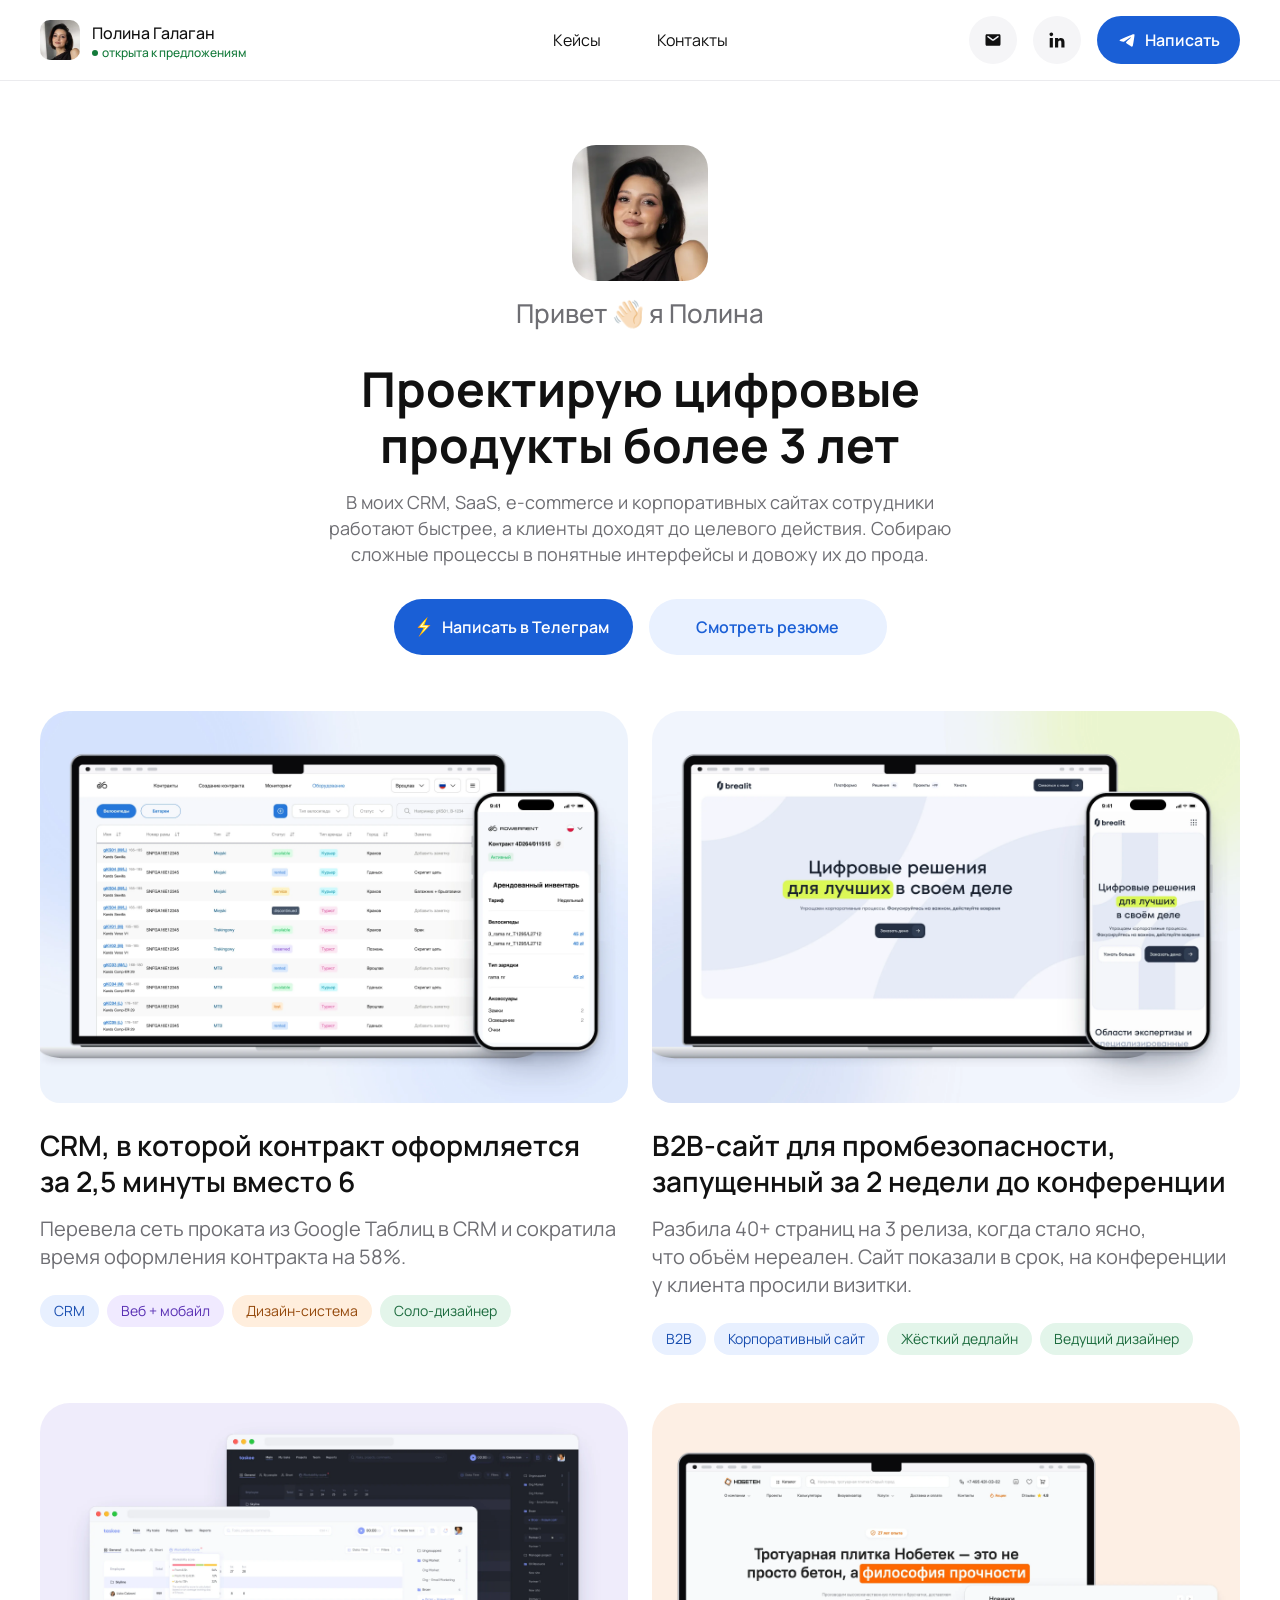
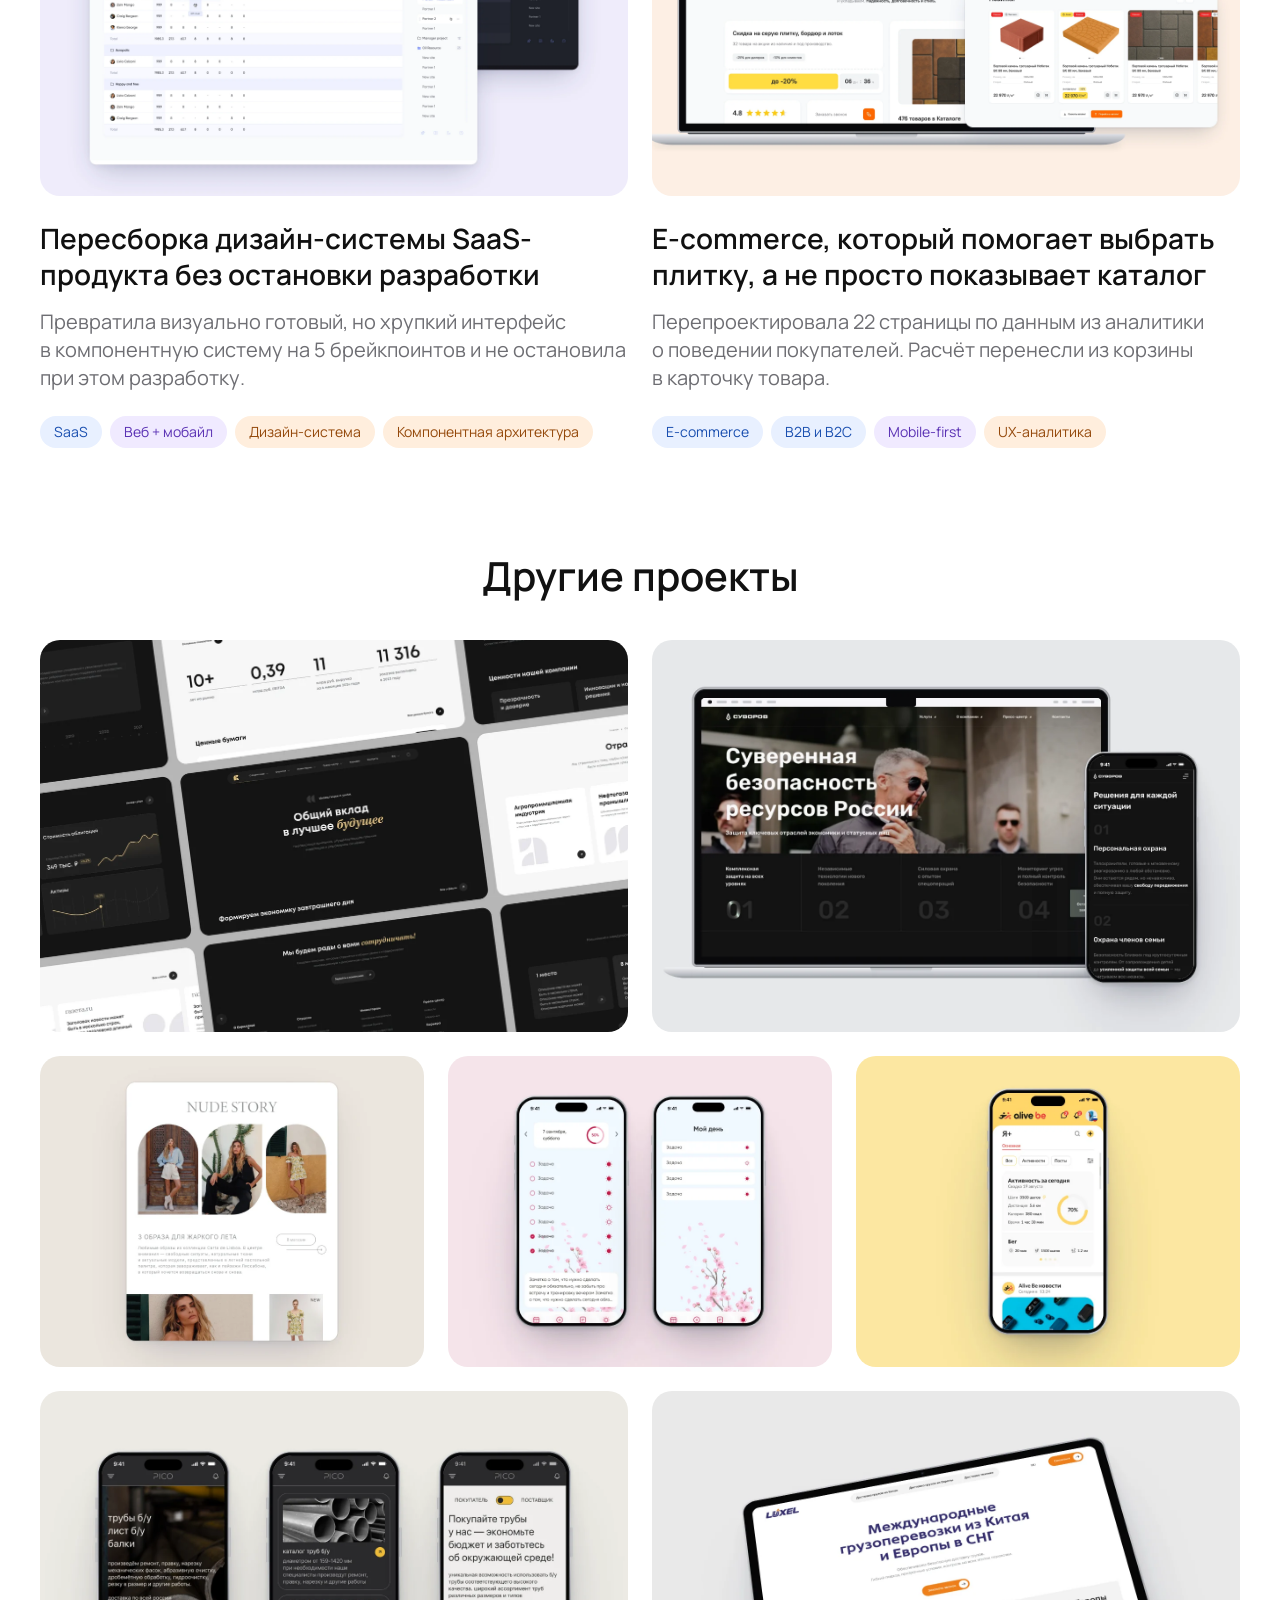
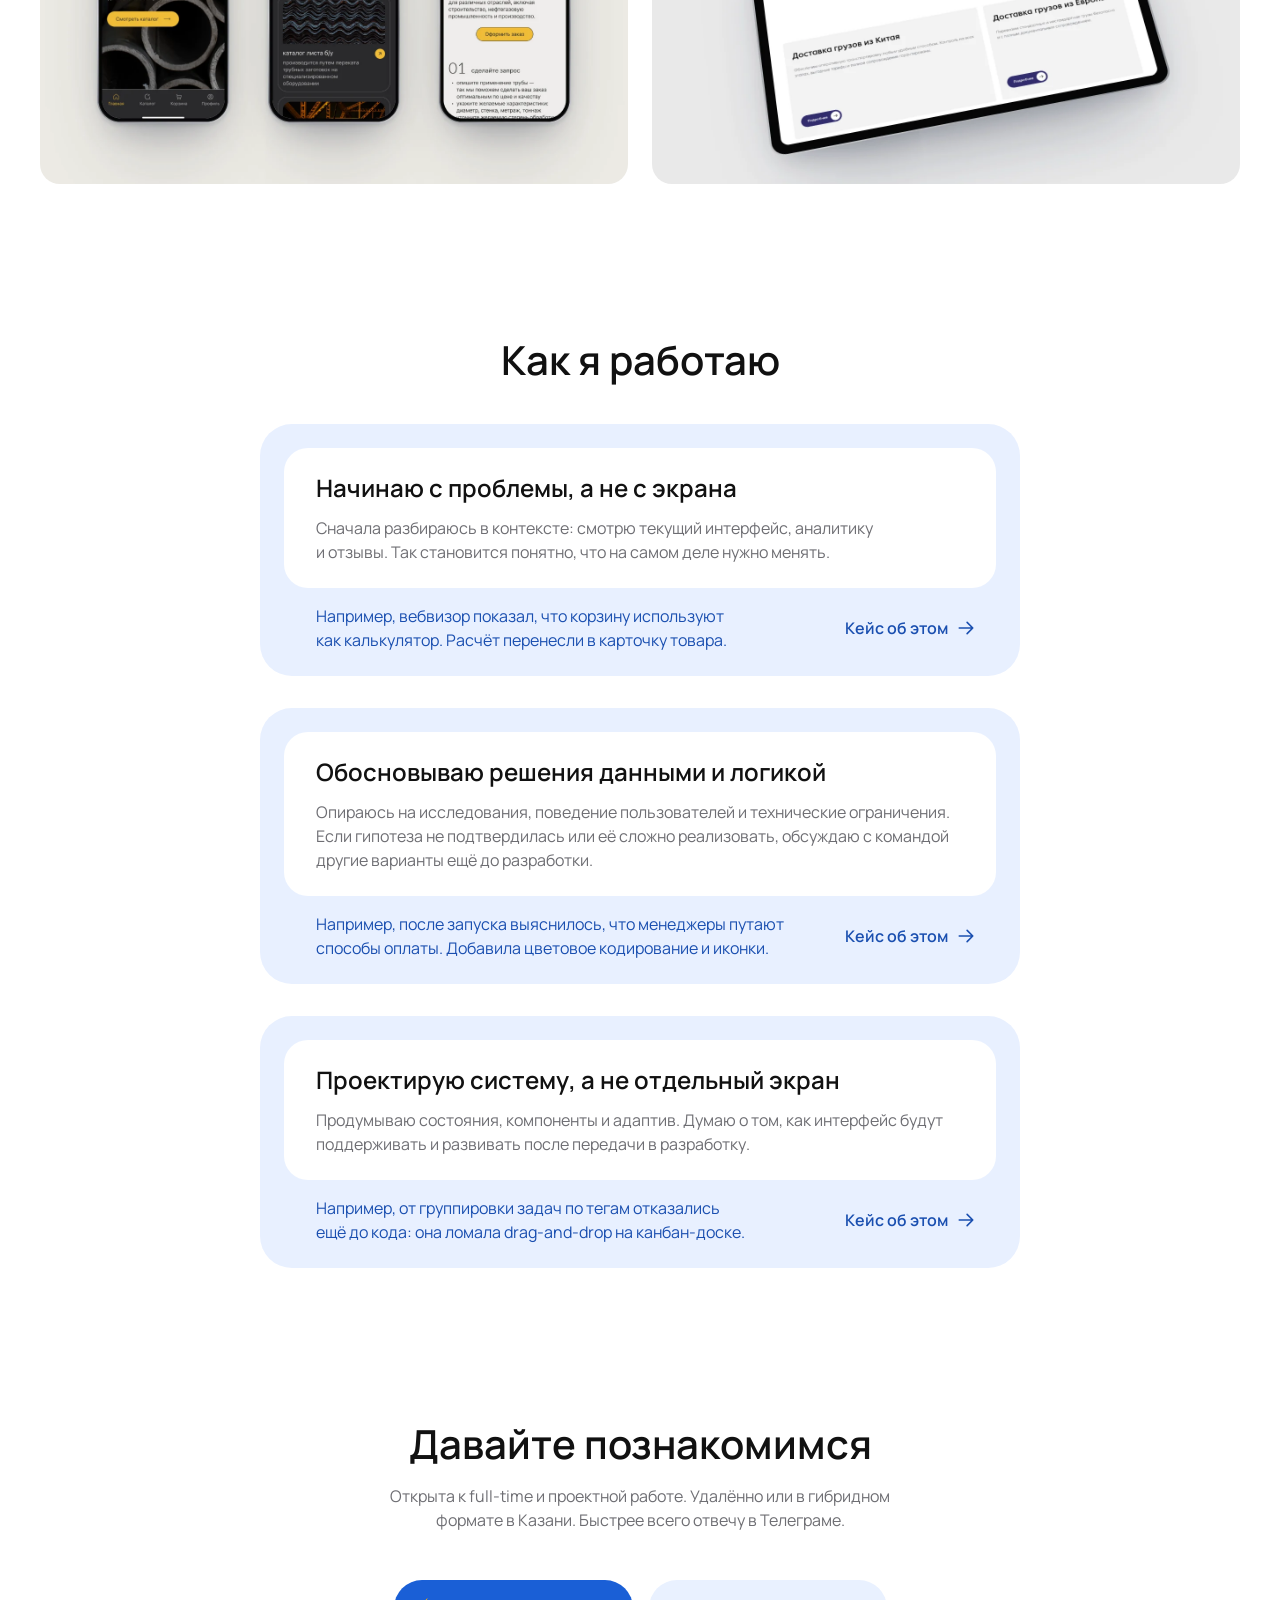
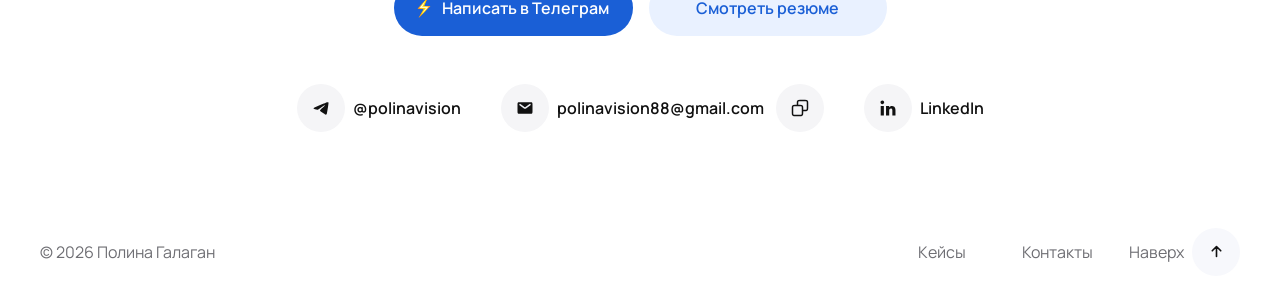
==== index.html @ 30b31cf0 "Новая картинка превью для соцсетей" ====
<!doctype html>
<html lang="ru">
<head>
  <meta charset="utf-8">
  <meta name="viewport" content="width=device-width, initial-scale=1, viewport-fit=cover">
  <title>Полина Галаган · продуктовый UX/UI-дизайнер</title>
  <meta name="description" content="Продуктовый дизайнер: B2B CRM, SaaS, корпоративные сайты и e-commerce. Сложные процессы, дизайн-системы и решения, доведённые до продакшена.">
  <meta name="theme-color" content="#FFFFFF">
  <meta name="color-scheme" content="light">
  <link rel="canonical" href="https://polinagala-cpu.github.io/">
  <meta property="og:type" content="website">
  <meta property="og:locale" content="ru_RU">
  <meta property="og:site_name" content="Полина Галаган, продуктовый дизайнер">
  <meta property="og:title" content="Полина Галаган · продуктовый UX/UI-дизайнер">
  <meta property="og:description" content="Продуктовый дизайнер: B2B CRM, SaaS, корпоративные сайты и e-commerce. Сложные процессы, дизайн-системы и решения, доведённые до продакшена.">
  <meta property="og:url" content="https://polinagala-cpu.github.io/">
  <meta property="og:image" content="https://polinagala-cpu.github.io/og-image.png?v=2">
  <meta property="og:image:width" content="2400">
  <meta property="og:image:height" content="1260">
  <meta name="twitter:card" content="summary_large_image">
  <link rel="icon" href="favicon-32.png" sizes="32x32" type="image/png">
  <link rel="apple-touch-icon" href="apple-touch-icon.png">
  <link rel="preload" href="fonts/manrope-cyrillic-400-normal.woff2" as="font" type="font/woff2" crossorigin>
  <link rel="preload" href="fonts/manrope-cyrillic-600-normal.woff2" as="font" type="font/woff2" crossorigin>
  <link rel="stylesheet" href="styles.css?v=41f7c9ee">
</head>
<body>
  <a class="skip-link" href="#main">Перейти к&nbsp;содержимому</a>
  <header class="site-header">
    <div class="container site-header__inner">
      <a class="logo" href="index.html" aria-label="Полина Галаган, на главную">
        <img class="logo__photo" src="assets/photo/avatar.webp?v=a31eb406" alt="" width="40" height="40">
        <span class="logo__text"><span class="logo__name">Полина Галаган</span><span class="logo__status">открыта к&nbsp;предложениям</span></span>
      </a>
      <nav class="nav" aria-label="Основная навигация">
        <ul class="nav__links" id="nav-links" data-open="false">
          <li><a href="#work">Кейсы</a></li>
          <li><a href="#contact">Контакты</a></li>
          <li class="nav__mobile-cta"><a href="https://t.me/polinavision" target="_blank" rel="noopener"><svg width="20" height="20" viewBox="0 0 20 20" fill="none" aria-hidden="true"><path d="M3.53158 9.54974C7.55658 7.78308 10.2399 6.62474 11.5899 6.05808C15.4233 4.44974 16.2233 4.17474 16.7399 4.16641C16.8566 4.16641 17.1066 4.19141 17.2733 4.32474C17.4149 4.44141 17.4483 4.59141 17.4733 4.69974C17.4899 4.80807 17.5149 5.05808 17.4983 5.24974C17.2899 7.44974 16.3899 12.7747 15.9316 15.2331C15.7399 16.2747 15.3566 16.6247 14.9899 16.6581C14.1899 16.7331 13.5816 16.1247 12.7982 15.6164C11.5816 14.8164 10.8983 14.3164 9.71493 13.5331C8.34826 12.6331 9.23158 12.1331 10.0149 11.3247C10.2149 11.1164 13.7566 7.88308 13.8233 7.58308C13.8316 7.54974 13.8399 7.40807 13.7566 7.3414C13.6733 7.2664 13.5566 7.2914 13.4733 7.3164C13.3483 7.3414 11.4066 8.63307 7.64825 11.1914C7.09825 11.5747 6.59826 11.7581 6.14826 11.7497C5.6566 11.7414 4.70658 11.4664 3.99825 11.2414C3.13158 10.9581 2.44827 10.8081 2.5066 10.3247C2.53993 10.0747 2.88158 9.81641 3.53158 9.55807V9.54974Z" fill="currentColor"/></svg>Написать в&nbsp;Телеграм<span class="visually-hidden"> (откроется в&nbsp;новой вкладке)</span></a></li>
          <li class="nav__mobile-icons">
            <a href="mailto:polinavision88@gmail.com" aria-label="Написать на почту polinavision88@gmail.com"><svg width="20" height="20" viewBox="0 0 20 20" fill="none" aria-hidden="true"><path d="M2.5 6.8335V13.1668C2.5 14.1003 2.5 14.5667 2.68166 14.9232C2.84144 15.2368 3.09623 15.4921 3.40983 15.6519C3.766 15.8333 4.23249 15.8333 5.16409 15.8333H14.8359C15.7675 15.8333 16.2333 15.8333 16.5895 15.6519C16.9031 15.4921 17.1587 15.2368 17.3185 14.9232C17.5 14.5671 17.5 14.1012 17.5 13.1696V6.83076C17.5 5.89916 17.5 5.43267 17.3185 5.0765C17.1587 4.76289 16.9031 4.50811 16.5895 4.34832C16.233 4.16667 15.7669 4.16667 14.8335 4.16667H5.16683C4.23341 4.16667 3.76635 4.16667 3.40983 4.34832C3.09623 4.50811 2.84144 4.76289 2.68166 5.0765C2.5 5.43302 2.5 5.90008 2.5 6.8335Z" fill="currentColor"/><path d="M5 6.66667L8.73837 9.39729L8.73973 9.39841C9.19184 9.72865 9.41803 9.89386 9.66577 9.95769C9.88475 10.0141 10.1149 10.0141 10.3339 9.95769C10.5819 9.89381 10.8087 9.72811 11.2616 9.3973L15 6.66667" stroke="#EDEEF3" stroke-width="1.5" stroke-linecap="round" stroke-linejoin="round"/></svg></a>
            <a href="https://www.linkedin.com/in/polina-galagan/" target="_blank" rel="noopener" aria-label="LinkedIn (откроется в новой вкладке)"><svg width="20" height="20" viewBox="0 0 20 20" fill="none" aria-hidden="true"><path d="M5.86723 17.5006H2.7089V8.02557H5.86723V17.5006ZM6.1839 4.34224C6.1839 3.34224 5.39224 2.5339 4.39224 2.50057C3.37557 2.47557 2.52557 3.27557 2.50057 4.29223C2.47557 5.3089 3.27556 6.1589 4.29223 6.1839C5.32556 6.19223 6.16723 5.37558 6.1839 4.34224ZM17.4589 11.7756C17.4589 8.82557 15.5506 7.92557 13.9256 7.92557C12.7839 7.89223 11.7089 8.45057 11.0839 9.40057V8.0339H8.0339V17.5089H11.1922V12.5922V12.4339C11.1256 11.4256 11.8922 10.5506 12.9006 10.4839C13.7256 10.4839 14.3506 11.0172 14.3506 12.5172V17.5089H17.5089L17.4672 11.7839L17.4589 11.7756Z" fill="currentColor"/></svg></a>
          </li>
        </ul>
        <div class="nav__actions">
          <a class="icon-btn" href="mailto:polinavision88@gmail.com" aria-label="Написать на почту polinavision88@gmail.com" title="polinavision88@gmail.com"><svg width="20" height="20" viewBox="0 0 20 20" fill="none" aria-hidden="true"><path d="M2.5 6.8335V13.1668C2.5 14.1003 2.5 14.5667 2.68166 14.9232C2.84144 15.2368 3.09623 15.4921 3.40983 15.6519C3.766 15.8333 4.23249 15.8333 5.16409 15.8333H14.8359C15.7675 15.8333 16.2333 15.8333 16.5895 15.6519C16.9031 15.4921 17.1587 15.2368 17.3185 14.9232C17.5 14.5671 17.5 14.1012 17.5 13.1696V6.83076C17.5 5.89916 17.5 5.43267 17.3185 5.0765C17.1587 4.76289 16.9031 4.50811 16.5895 4.34832C16.233 4.16667 15.7669 4.16667 14.8335 4.16667H5.16683C4.23341 4.16667 3.76635 4.16667 3.40983 4.34832C3.09623 4.50811 2.84144 4.76289 2.68166 5.0765C2.5 5.43302 2.5 5.90008 2.5 6.8335Z" fill="currentColor"/><path d="M5 6.66667L8.73837 9.39729L8.73973 9.39841C9.19184 9.72865 9.41803 9.89386 9.66577 9.95769C9.88475 10.0141 10.1149 10.0141 10.3339 9.95769C10.5819 9.89381 10.8087 9.72811 11.2616 9.3973L15 6.66667" stroke="#EDEEF3" stroke-width="1.5" stroke-linecap="round" stroke-linejoin="round"/></svg></a>
          <a class="icon-btn" href="https://www.linkedin.com/in/polina-galagan/" target="_blank" rel="noopener" aria-label="LinkedIn (откроется в новой вкладке)" title="LinkedIn"><svg width="20" height="20" viewBox="0 0 20 20" fill="none" aria-hidden="true"><path d="M5.86723 17.5006H2.7089V8.02557H5.86723V17.5006ZM6.1839 4.34224C6.1839 3.34224 5.39224 2.5339 4.39224 2.50057C3.37557 2.47557 2.52557 3.27557 2.50057 4.29223C2.47557 5.3089 3.27556 6.1589 4.29223 6.1839C5.32556 6.19223 6.16723 5.37558 6.1839 4.34224ZM17.4589 11.7756C17.4589 8.82557 15.5506 7.92557 13.9256 7.92557C12.7839 7.89223 11.7089 8.45057 11.0839 9.40057V8.0339H8.0339V17.5089H11.1922V12.5922V12.4339C11.1256 11.4256 11.8922 10.5506 12.9006 10.4839C13.7256 10.4839 14.3506 11.0172 14.3506 12.5172V17.5089H17.5089L17.4672 11.7839L17.4589 11.7756Z" fill="currentColor"/></svg></a>
          <a class="btn btn--primary" href="https://t.me/polinavision" target="_blank" rel="noopener"><svg width="20" height="20" viewBox="0 0 20 20" fill="none" aria-hidden="true"><path d="M3.53158 9.54974C7.55658 7.78308 10.2399 6.62474 11.5899 6.05808C15.4233 4.44974 16.2233 4.17474 16.7399 4.16641C16.8566 4.16641 17.1066 4.19141 17.2733 4.32474C17.4149 4.44141 17.4483 4.59141 17.4733 4.69974C17.4899 4.80807 17.5149 5.05808 17.4983 5.24974C17.2899 7.44974 16.3899 12.7747 15.9316 15.2331C15.7399 16.2747 15.3566 16.6247 14.9899 16.6581C14.1899 16.7331 13.5816 16.1247 12.7982 15.6164C11.5816 14.8164 10.8983 14.3164 9.71493 13.5331C8.34826 12.6331 9.23158 12.1331 10.0149 11.3247C10.2149 11.1164 13.7566 7.88308 13.8233 7.58308C13.8316 7.54974 13.8399 7.40807 13.7566 7.3414C13.6733 7.2664 13.5566 7.2914 13.4733 7.3164C13.3483 7.3414 11.4066 8.63307 7.64825 11.1914C7.09825 11.5747 6.59826 11.7581 6.14826 11.7497C5.6566 11.7414 4.70658 11.4664 3.99825 11.2414C3.13158 10.9581 2.44827 10.8081 2.5066 10.3247C2.53993 10.0747 2.88158 9.81641 3.53158 9.55807V9.54974Z" fill="currentColor"/></svg>Написать<span class="visually-hidden"> (откроется в&nbsp;новой вкладке)</span></a>
        </div>
        <button class="nav-toggle" id="nav-toggle" type="button" aria-expanded="false" aria-controls="nav-links" aria-label="Открыть меню">
          <svg class="icon-open" viewBox="0 0 24 24" fill="none" stroke="currentColor" stroke-width="1.8" stroke-linecap="round" aria-hidden="true"><path d="M4 8h16M4 16h16"/></svg>
          <svg class="icon-close" viewBox="0 0 24 24" fill="none" stroke="currentColor" stroke-width="1.8" stroke-linecap="round" aria-hidden="true"><path d="M6 6l12 12M18 6 6 18"/></svg>
        </button>
      </nav>
    </div>
  </header>
  <main id="main" class="home">
    <section class="hero" aria-labelledby="hero-title">
      <div class="hero__intro">
        <img class="hero__photo" src="assets/photo/portrait.webp?v=b99580b0" alt="Полина Галаган" width="136" height="136" fetchpriority="high">
        <p class="hero__hello">Привет <span aria-hidden="true">👋🏻</span> я&nbsp;Полина</p>
      </div>
      <div class="hero__text">
        <h1 class="hero__title" id="hero-title">Проектирую цифровые продукты более 3&nbsp;лет</h1>
        <p class="hero__lead">В&nbsp;моих CRM, SaaS, <span class="nowrap">e-commerce</span> и&nbsp;корпоративных сайтах сотрудники работают быстрее, а&nbsp;клиенты доходят до&nbsp;целевого действия. Собираю сложные процессы в&nbsp;понятные интерфейсы и&nbsp;довожу их&nbsp;до&nbsp;прода.</p>
      </div>
      <div class="btn-row">
            <a class="btn btn--primary btn--tg" href="https://t.me/polinavision" target="_blank" rel="noopener"><img class="btn__icon" src="assets/icons/bolt.svg?v=31c420b9" alt="" width="20" height="20">Написать в&nbsp;Телеграм<span class="visually-hidden"> (откроется в&nbsp;новой вкладке)</span></a>
            <a class="btn btn--cv" href="assets/cv-polina-galagan.pdf?v=b1f614b3" target="_blank" rel="noopener">Смотреть резюме<span class="visually-hidden"> (откроется в&nbsp;новой вкладке)</span></a>
          </div>
    </section>
    <section class="work" id="work" aria-labelledby="work-title">
      <h2 class="visually-hidden" id="work-title">Кейсы</h2>
      <div class="cases">
          <article class="case-card">
            <div class="case-card__media"><img src="assets/rower-rent/card.webp?v=3a5aabd8" alt="Rower Rent CRM: таблица оборудования на ноутбуке и страница клиента на телефоне" loading="lazy" decoding="async" width="1600" height="1068" style="object-position:center"></div>
            <div class="case-card__body">
              <div class="case-card__text-wrap">
                <h3 class="case-card__title"><a href="rower-rent.html">CRM, в&nbsp;которой контракт оформляется за&nbsp;2,5&nbsp;минуты вместо 6</a></h3>
                <p class="case-card__text">Перевела сеть проката из&nbsp;Google Таблиц в&nbsp;CRM и&nbsp;сократила время оформления контракта на&nbsp;58%.</p>
              </div>
              <ul class="tags" aria-label="Теги проекта"><li class="tag tag--blue">CRM</li><li class="tag tag--purple">Веб + мобайл</li><li class="tag tag--orange"><span class="nowrap">Дизайн-система</span></li><li class="tag tag--green"><span class="nowrap">Соло-дизайнер</span></li></ul>
            </div>
          </article>
          <article class="case-card">
            <div class="case-card__media"><img src="assets/brealit/card.webp?v=b19081a3" alt="Brealit: первый экран главной «Цифровые решения для лучших в своём деле»" loading="lazy" decoding="async" width="1600" height="1068" style="object-position:center"></div>
            <div class="case-card__body">
              <div class="case-card__text-wrap">
                <h3 class="case-card__title"><a href="brealit.html"><span class="nowrap">B2B-сайт</span> для&nbsp;промбезопасности, запущенный за&nbsp;2&nbsp;недели до&nbsp;конференции</a></h3>
                <p class="case-card__text">Разбила 40+&nbsp;страниц на&nbsp;3&nbsp;релиза, когда стало ясно, что&nbsp;объём нереален. Сайт показали в&nbsp;срок, на&nbsp;конференции у&nbsp;клиента просили визитки.</p>
              </div>
              <ul class="tags" aria-label="Теги проекта"><li class="tag tag--blue">B2B</li><li class="tag tag--blue">Корпоративный сайт</li><li class="tag tag--green">Жёсткий дедлайн</li><li class="tag tag--green">Ведущий дизайнер</li></ul>
            </div>
          </article>
          <article class="case-card">
            <div class="case-card__media"><img src="assets/taskee/card.webp?v=c75b06b2" alt="Taskee: список задач в светлой теме и страница задачи в тёмной" loading="lazy" decoding="async" width="1600" height="1068" style="object-position:center"></div>
            <div class="case-card__body">
              <div class="case-card__text-wrap">
                <h3 class="case-card__title"><a href="taskee.html">Пересборка <span class="nowrap">дизайн-системы</span> <span class="nowrap">SaaS-продукта</span> без&nbsp;остановки разработки</a></h3>
                <p class="case-card__text">Превратила визуально готовый, но&nbsp;хрупкий интерфейс в&nbsp;компонентную систему на&nbsp;5&nbsp;брейкпоинтов и&nbsp;не&nbsp;остановила при&nbsp;этом разработку.</p>
              </div>
              <ul class="tags" aria-label="Теги проекта"><li class="tag tag--blue">SaaS</li><li class="tag tag--purple">Веб + мобайл</li><li class="tag tag--orange"><span class="nowrap">Дизайн-система</span></li><li class="tag tag--orange">Компонентная архитектура</li></ul>
            </div>
          </article>
          <article class="case-card">
            <div class="case-card__media"><img src="assets/nobetek/card.webp?v=75ed9838" alt="Нобетек: главная страница в ноутбуке и карточка товара с калькулятором" loading="lazy" decoding="async" width="1600" height="1068" style="object-position:center"></div>
            <div class="case-card__body">
              <div class="case-card__text-wrap">
                <h3 class="case-card__title"><a href="nobetek.html"><span class="nowrap">E-commerce</span>, который помогает выбрать плитку, а&nbsp;не&nbsp;просто показывает каталог</a></h3>
                <p class="case-card__text">Перепроектировала 22&nbsp;страницы по&nbsp;данным из&nbsp;аналитики о&nbsp;поведении покупателей. Расчёт перенесли из&nbsp;корзины в&nbsp;карточку товара.</p>
              </div>
              <ul class="tags" aria-label="Теги проекта"><li class="tag tag--blue"><span class="nowrap">E-commerce</span></li><li class="tag tag--blue">B2B и&nbsp;B2C</li><li class="tag tag--purple"><span class="nowrap">Mobile-first</span></li><li class="tag tag--orange"><span class="nowrap">UX-аналитика</span></li></ul>
            </div>
          </article>
      </div>
    </section>
    <section class="other-works" aria-labelledby="other-title">
      <h2 id="other-title">Другие проекты</h2>
      <ul class="work-grid">
          <li class="work-tile"><img src="assets/other/kirillitsa.webp?v=532c751f" alt="Кириллица: корпоративный сайт инвестиционной компании" loading="lazy" decoding="async" width="1200" height="900"></li>
          <li class="work-tile"><img src="assets/other/suvorov.webp?v=c81f6451" alt="Суворов: корпоративный сайт охранной компании на ноутбуке и телефоне" loading="lazy" decoding="async" width="1336" height="892"></li>
          <li class="work-tile"><img src="assets/other/nudestory.webp?v=38d92cf3" alt="Nude Story: email-рассылка магазина одежды" loading="lazy" decoding="async" width="874" height="708"></li>
          <li class="work-tile"><img src="assets/other/shuhari.webp?v=e00906f9" alt="Shu-Ha-Ri: мобильное приложение, трекер привычек" loading="lazy" decoding="async" width="874" height="708"></li>
          <li class="work-tile"><img src="assets/other/alivebe.webp?v=6894a929" alt="Alive Be: виджеты в стиле фитнес-трекера" loading="lazy" decoding="async" width="874" height="708"></li>
          <li class="work-tile"><img src="assets/other/pico.webp?v=e365e60b" alt="PICO: мобильное приложение завода труб — главная, каталог и экран покупателя" loading="lazy" decoding="async" width="1336" height="892"></li>
          <li class="work-tile"><img src="assets/other/luxel.webp?v=ee58194f" alt="Luxel: сайт логистической компании на планшете" loading="lazy" decoding="async" width="1336" height="892"></li>
      </ul>
    </section>
    <section class="how" id="approach" aria-labelledby="approach-title">
      <h2 id="approach-title">Как&nbsp;я&nbsp;работаю</h2>
      <div class="how__cards">
          <article class="how-card">
            <div class="how-card__main">
              <h3>Начинаю с&nbsp;проблемы, а&nbsp;не&nbsp;с&nbsp;экрана</h3>
              <p>Сначала разбираюсь в&nbsp;контексте: смотрю текущий интерфейс, аналитику<br> и&nbsp;отзывы. Так&nbsp;становится понятно, что&nbsp;на&nbsp;самом деле нужно менять.</p>
            </div>
            <div class="how-card__example">
              <p>Например, вебвизор показал, что&nbsp;корзину используют как&nbsp;калькулятор. Расчёт перенесли в&nbsp;карточку товара.</p>
              <a class="how-card__link" href="nobetek.html">Кейс об&nbsp;этом<span class="visually-hidden">: Нобетек</span><svg width="20" height="20" viewBox="-1 -1 20 20" fill="none" aria-hidden="true"><path d="M10.125 14.625L15.75 9L10.125 3.375M15.75 9H2.25" stroke="currentColor" stroke-width="1.6" stroke-linecap="round" stroke-linejoin="round"/></svg></a>
            </div>
          </article>
          <article class="how-card">
            <div class="how-card__main">
              <h3>Обосновываю решения данными и&nbsp;логикой</h3>
              <p>Опираюсь на&nbsp;исследования, поведение пользователей и&nbsp;технические ограничения. Если гипотеза не&nbsp;подтвердилась или&nbsp;её&nbsp;сложно реализовать, обсуждаю с&nbsp;командой другие варианты ещё&nbsp;до&nbsp;разработки.</p>
            </div>
            <div class="how-card__example">
              <p>Например, после запуска выяснилось, что&nbsp;менеджеры путают способы оплаты. Добавила цветовое кодирование и&nbsp;иконки.</p>
              <a class="how-card__link" href="rower-rent.html">Кейс об&nbsp;этом<span class="visually-hidden">: Rower Rent</span><svg width="20" height="20" viewBox="-1 -1 20 20" fill="none" aria-hidden="true"><path d="M10.125 14.625L15.75 9L10.125 3.375M15.75 9H2.25" stroke="currentColor" stroke-width="1.6" stroke-linecap="round" stroke-linejoin="round"/></svg></a>
            </div>
          </article>
          <article class="how-card">
            <div class="how-card__main">
              <h3>Проектирую систему, а&nbsp;не&nbsp;отдельный экран</h3>
              <p>Продумываю состояния, компоненты и&nbsp;адаптив. Думаю о&nbsp;том, как&nbsp;интерфейс будут поддерживать и&nbsp;развивать после передачи в&nbsp;разработку.</p>
            </div>
            <div class="how-card__example">
              <p>Например, от&nbsp;группировки задач по&nbsp;тегам отказались ещё&nbsp;до&nbsp;кода: она ломала <span class="nowrap">drag-and-drop</span> на&nbsp;<span class="nowrap">канбан-доске</span>.</p>
              <a class="how-card__link" href="taskee.html">Кейс об&nbsp;этом<span class="visually-hidden">: Taskee</span><svg width="20" height="20" viewBox="-1 -1 20 20" fill="none" aria-hidden="true"><path d="M10.125 14.625L15.75 9L10.125 3.375M15.75 9H2.25" stroke="currentColor" stroke-width="1.6" stroke-linecap="round" stroke-linejoin="round"/></svg></a>
            </div>
          </article>
      </div>
    </section>
    <section class="contact-section" id="contact" aria-labelledby="contact-title">
      <div class="contact">
        <div class="contact__head">
          <h2 class="contact__title" id="contact-title">Давайте познакомимся</h2>
          <p class="contact__text">Открыта к&nbsp;<span class="nowrap">full-time</span> и&nbsp;проектной работе. Удалённо или&nbsp;в&nbsp;гибридном формате в&nbsp;Казани. Быстрее всего отвечу в&nbsp;Телеграме.</p>
        </div>
        <div class="btn-row">
            <a class="btn btn--primary btn--tg" href="https://t.me/polinavision" target="_blank" rel="noopener"><img class="btn__icon" src="assets/icons/bolt.svg?v=31c420b9" alt="" width="20" height="20">Написать в&nbsp;Телеграм<span class="visually-hidden"> (откроется в&nbsp;новой вкладке)</span></a>
            <a class="btn btn--cv" href="assets/cv-polina-galagan.pdf?v=b1f614b3" target="_blank" rel="noopener">Смотреть резюме<span class="visually-hidden"> (откроется в&nbsp;новой вкладке)</span></a>
          </div>
        <ul class="contact__links">
          <li><a class="contact__link" href="https://t.me/polinavision" target="_blank" rel="noopener"><span class="icon-btn"><svg width="20" height="20" viewBox="0 0 20 20" fill="none" aria-hidden="true"><path d="M3.53158 9.54974C7.55658 7.78308 10.2399 6.62474 11.5899 6.05808C15.4233 4.44974 16.2233 4.17474 16.7399 4.16641C16.8566 4.16641 17.1066 4.19141 17.2733 4.32474C17.4149 4.44141 17.4483 4.59141 17.4733 4.69974C17.4899 4.80807 17.5149 5.05808 17.4983 5.24974C17.2899 7.44974 16.3899 12.7747 15.9316 15.2331C15.7399 16.2747 15.3566 16.6247 14.9899 16.6581C14.1899 16.7331 13.5816 16.1247 12.7982 15.6164C11.5816 14.8164 10.8983 14.3164 9.71493 13.5331C8.34826 12.6331 9.23158 12.1331 10.0149 11.3247C10.2149 11.1164 13.7566 7.88308 13.8233 7.58308C13.8316 7.54974 13.8399 7.40807 13.7566 7.3414C13.6733 7.2664 13.5566 7.2914 13.4733 7.3164C13.3483 7.3414 11.4066 8.63307 7.64825 11.1914C7.09825 11.5747 6.59826 11.7581 6.14826 11.7497C5.6566 11.7414 4.70658 11.4664 3.99825 11.2414C3.13158 10.9581 2.44827 10.8081 2.5066 10.3247C2.53993 10.0747 2.88158 9.81641 3.53158 9.55807V9.54974Z" fill="currentColor"/></svg></span>@polinavision<span class="visually-hidden"> (откроется в&nbsp;новой вкладке)</span></a></li>
          <li>
            <a class="contact__link" href="mailto:polinavision88@gmail.com"><span class="icon-btn"><svg width="20" height="20" viewBox="0 0 20 20" fill="none" aria-hidden="true"><path d="M2.5 6.8335V13.1668C2.5 14.1003 2.5 14.5667 2.68166 14.9232C2.84144 15.2368 3.09623 15.4921 3.40983 15.6519C3.766 15.8333 4.23249 15.8333 5.16409 15.8333H14.8359C15.7675 15.8333 16.2333 15.8333 16.5895 15.6519C16.9031 15.4921 17.1587 15.2368 17.3185 14.9232C17.5 14.5671 17.5 14.1012 17.5 13.1696V6.83076C17.5 5.89916 17.5 5.43267 17.3185 5.0765C17.1587 4.76289 16.9031 4.50811 16.5895 4.34832C16.233 4.16667 15.7669 4.16667 14.8335 4.16667H5.16683C4.23341 4.16667 3.76635 4.16667 3.40983 4.34832C3.09623 4.50811 2.84144 4.76289 2.68166 5.0765C2.5 5.43302 2.5 5.90008 2.5 6.8335Z" fill="currentColor"/><path d="M5 6.66667L8.73837 9.39729L8.73973 9.39841C9.19184 9.72865 9.41803 9.89386 9.66577 9.95769C9.88475 10.0141 10.1149 10.0141 10.3339 9.95769C10.5819 9.89381 10.8087 9.72811 11.2616 9.3973L15 6.66667" stroke="#EDEEF3" stroke-width="1.5" stroke-linecap="round" stroke-linejoin="round"/></svg></span>polinavision88@gmail.com</a>
            <button class="icon-btn" type="button" data-copy="polinavision88@gmail.com" aria-describedby="copy-status" aria-label="Скопировать адрес" title="Скопировать адрес"><svg width="20" height="20" viewBox="0 0 20 20" fill="none" aria-hidden="true"><path d="M7.5 7.5V5.16683C7.5 4.23341 7.5 3.76635 7.68166 3.40983C7.84145 3.09623 8.09623 2.84144 8.40983 2.68166C8.76635 2.5 9.23341 2.5 10.1668 2.5H14.8335C15.7669 2.5 16.2334 2.5 16.5899 2.68166C16.9035 2.84144 17.1587 3.09623 17.3185 3.40983C17.5002 3.76635 17.5002 4.23306 17.5002 5.16648V9.83317C17.5002 10.7666 17.5002 11.2333 17.3185 11.5898C17.1587 11.9034 16.9033 12.1587 16.5897 12.3185C16.2335 12.5 15.7675 12.5 14.8359 12.5H12.5M12.5 12.5L12.5 10.1641C12.5 9.2325 12.5 8.766 12.3185 8.40983C12.1587 8.09623 11.9035 7.84144 11.5899 7.68166C11.2334 7.5 10.7669 7.5 9.8335 7.5H7.5H5.16683C4.23341 7.5 3.76635 7.5 3.40983 7.68166C3.09623 7.84144 2.84144 8.09623 2.68166 8.40983C2.5 8.76635 2.5 9.23341 2.5 10.1668V14.8335C2.5 15.7669 2.5 16.2334 2.68166 16.5899C2.84144 16.9035 3.09623 17.1587 3.40983 17.3185C3.766 17.5 4.23249 17.5 5.16409 17.5H9.83629C10.7679 17.5 11.2337 17.5 11.5899 17.3185C11.9035 17.1587 12.1587 16.9033 12.3185 16.5897C12.5 16.2335 12.5 15.7675 12.5 14.8359V12.5Z" stroke="currentColor" stroke-width="1.5" stroke-linecap="round" stroke-linejoin="round"/></svg></button>
          </li>
          <li><a class="contact__link" href="https://www.linkedin.com/in/polina-galagan/" target="_blank" rel="noopener"><span class="icon-btn"><svg width="20" height="20" viewBox="0 0 20 20" fill="none" aria-hidden="true"><path d="M5.86723 17.5006H2.7089V8.02557H5.86723V17.5006ZM6.1839 4.34224C6.1839 3.34224 5.39224 2.5339 4.39224 2.50057C3.37557 2.47557 2.52557 3.27557 2.50057 4.29223C2.47557 5.3089 3.27556 6.1589 4.29223 6.1839C5.32556 6.19223 6.16723 5.37558 6.1839 4.34224ZM17.4589 11.7756C17.4589 8.82557 15.5506 7.92557 13.9256 7.92557C12.7839 7.89223 11.7089 8.45057 11.0839 9.40057V8.0339H8.0339V17.5089H11.1922V12.5922V12.4339C11.1256 11.4256 11.8922 10.5506 12.9006 10.4839C13.7256 10.4839 14.3506 11.0172 14.3506 12.5172V17.5089H17.5089L17.4672 11.7839L17.4589 11.7756Z" fill="currentColor"/></svg></span>LinkedIn<span class="visually-hidden"> (откроется в&nbsp;новой вкладке)</span></a></li>
        </ul>
        <p class="copy-status" id="copy-status" role="status" aria-live="polite"></p>
      </div>
    </section>
  </main>
  <footer class="site-footer">
    <div class="site-footer__inner">
      <p>© <span id="year">2026</span> Полина Галаган</p>
      <ul class="site-footer__links">
        <li><a href="index.html#work">Кейсы</a></li>
        <li><a href="#contact">Контакты</a></li>
        <li><a class="site-footer__top" href="#main">Наверх<span class="icon-btn"><svg width="17" height="17" viewBox="0 0 16.667 16.667" fill="none" aria-hidden="true"><path d="M8.33333 13.1947V3.47249M12.5 7.63916L8.33333 3.47249L4.16667 7.63916" stroke="currentColor" stroke-width="1.6" stroke-linecap="round" stroke-linejoin="round"/></svg></span></a></li>
      </ul>
    </div>
  </footer>
  <script src="script.js?v=1d957967" defer></script>
</body>
</html>
---- styles.css ----
/* =========================================================
   Портфолио Полины Галаган — дизайн-система
   Токены → база → layout → компоненты → страницы
   Минималистичная тема по образцу annapaliivets.ru; отступы кратны 4 px
   ========================================================= */

/* Шрифт Manrope (SIL OFL), размещён локально */
@font-face { font-family: "Manrope"; font-style: normal; font-weight: 400; font-display: swap; src: url("fonts/manrope-cyrillic-400-normal.woff2") format("woff2"); unicode-range: U+0301, U+0400-045F, U+0490-0491, U+04B0-04B1, U+2116; }
@font-face { font-family: "Manrope"; font-style: normal; font-weight: 400; font-display: swap; src: url("fonts/manrope-latin-400-normal.woff2") format("woff2"); unicode-range: U+0000-00FF, U+0131, U+0152-0153, U+02BB-02BC, U+02C6, U+02DA, U+02DC, U+0304, U+0308, U+0329, U+2000-206F, U+2074, U+20AC, U+2122, U+2191, U+2193, U+2212, U+2215, U+FEFF, U+FFFD; }
@font-face { font-family: "Manrope"; font-style: normal; font-weight: 500; font-display: swap; src: url("fonts/manrope-cyrillic-500-normal.woff2") format("woff2"); unicode-range: U+0301, U+0400-045F, U+0490-0491, U+04B0-04B1, U+2116; }
@font-face { font-family: "Manrope"; font-style: normal; font-weight: 500; font-display: swap; src: url("fonts/manrope-latin-500-normal.woff2") format("woff2"); unicode-range: U+0000-00FF, U+0131, U+0152-0153, U+02BB-02BC, U+02C6, U+02DA, U+02DC, U+0304, U+0308, U+0329, U+2000-206F, U+2074, U+20AC, U+2122, U+2191, U+2193, U+2212, U+2215, U+FEFF, U+FFFD; }
@font-face { font-family: "Manrope"; font-style: normal; font-weight: 600; font-display: swap; src: url("fonts/manrope-cyrillic-600-normal.woff2") format("woff2"); unicode-range: U+0301, U+0400-045F, U+0490-0491, U+04B0-04B1, U+2116; }
@font-face { font-family: "Manrope"; font-style: normal; font-weight: 600; font-display: swap; src: url("fonts/manrope-latin-600-normal.woff2") format("woff2"); unicode-range: U+0000-00FF, U+0131, U+0152-0153, U+02BB-02BC, U+02C6, U+02DA, U+02DC, U+0304, U+0308, U+0329, U+2000-206F, U+2074, U+20AC, U+2122, U+2191, U+2193, U+2212, U+2215, U+FEFF, U+FFFD; }
@font-face { font-family: "Manrope"; font-style: normal; font-weight: 700; font-display: swap; src: url("fonts/manrope-cyrillic-700-normal.woff2") format("woff2"); unicode-range: U+0301, U+0400-045F, U+0490-0491, U+04B0-04B1, U+2116; }
@font-face { font-family: "Manrope"; font-style: normal; font-weight: 700; font-display: swap; src: url("fonts/manrope-latin-700-normal.woff2") format("woff2"); unicode-range: U+0000-00FF, U+0131, U+0152-0153, U+02BB-02BC, U+02C6, U+02DA, U+02DC, U+0304, U+0308, U+0329, U+2000-206F, U+2074, U+20AC, U+2122, U+2191, U+2193, U+2212, U+2215, U+FEFF, U+FFFD; }

:root {
  color-scheme: light;

  /* Цвет. Контраст проверен по WCAG 2.2 AA */
  --color-bg: #FFFFFF;
  --color-surface: #FFFFFF;
  --color-surface-muted: #F5F5F7;  /* серые карточки */
  --color-text-primary: #111111;
  --color-text-secondary: #3D3D40; /* 10.6:1 на белом */
  --color-text-tertiary: #6E6E73;  /*  5.1:1 на белом, 4.7:1 на #F5F5F7 */
  --color-border: #EBEBEE;
  --color-border-strong: #D6D6DB;
  --color-accent: #1A5FD6;         /*  5.8:1 на белом */
  --color-accent-hover: #154EB3;
  --color-accent-soft: #E9F1FF;    /* вторичная кнопка, акцент 5.1:1 */
  --color-accent-soft-hover: #DBE8FF;
  --color-focus: #1A5FD6;
  --color-ok: #1F9D55;

  /* Отступы */
  --space-1: 4px;
  --space-2: 8px;
  --space-3: 12px;
  --space-4: 16px;
  --space-5: 20px;
  --space-6: 24px;
  --space-8: 32px;
  --space-10: 40px;
  --space-12: 48px;
  --space-16: 64px;
  --space-20: 80px;
  --space-24: 96px;
  --space-32: 128px;

  --section-gap: var(--space-24);

  /* Радиусы */
  --radius-sm: 8px;
  --radius-control: 999px;
  --radius-card: 24px;
  --radius-media: 30px;
  --radius-pill: 999px;

  /* Типографика */
  --font-sans: "Manrope", -apple-system, BlinkMacSystemFont, "Segoe UI", Roboto, "Helvetica Neue", Arial, sans-serif;
  --fs-display: clamp(36px, 5vw, 56px);
  --fs-h1: clamp(32px, 4.2vw, 48px);
  --fs-h2: clamp(28px, 3.2vw, 40px);
  --fs-h3: clamp(20px, 2vw, 24px);
  --fs-lead: clamp(18px, 1.5vw, 20px);
  --fs-body: 17px;
  --fs-small: 15px;
  --fs-meta: 14px;

  /* Сетка: узкая колонка для текста и широкая для изображений */
  --container: 1200px;
  --gutter: 24px;
  --page-pad: clamp(16px, 4vw, 40px);
  --measure: 760px;

  --header-h: 81px;
  --ease: cubic-bezier(.2, .7, .2, 1);
}

@media (max-width: 1023px) {
  :root { --section-gap: var(--space-20); --gutter: 20px; }
}
@media (max-width: 639px) {
  :root { --section-gap: var(--space-16); --gutter: 12px; --fs-body: 16px; --header-h: 60px; --radius-media: 20px; --radius-card: 20px; }
}

/* ---------- База ---------- */
*, *::before, *::after { box-sizing: border-box; }

html {
  -webkit-text-size-adjust: 100%;
  text-size-adjust: 100%;
  scroll-behavior: smooth;
  scroll-padding-top: calc(var(--header-h) + var(--space-6));
}

body {
  margin: 0;
  background: var(--color-bg);
  color: var(--color-text-primary);
  font-family: var(--font-sans);
  font-size: var(--fs-body);
  line-height: 1.55;
  font-feature-settings: "kern", "liga";
  -webkit-font-smoothing: antialiased;
  -moz-osx-font-smoothing: grayscale;
  text-rendering: optimizeLegibility;
  overflow-x: hidden;
}

h1, h2, h3, h4 { margin: 0; font-weight: 600; letter-spacing: 0; text-wrap: balance; }
h1 { font-size: var(--fs-h1); line-height: 1.1; }
h2 { font-size: var(--fs-h2); line-height: 1.12; }
h3 { font-size: var(--fs-h3); line-height: 1.25; }
p { margin: 0; text-wrap: pretty; }
ul, ol { margin: 0; padding: 0; }
img { display: block; max-width: 100%; height: auto; }
a { color: inherit; }
strong { font-weight: 600; }

::selection { background: var(--color-accent-soft); color: var(--color-text-primary); }

:focus-visible {
  outline: 2px solid var(--color-focus);
  outline-offset: 3px;
  border-radius: 6px;
}

.skip-link {
  position: absolute;
  left: var(--space-4);
  top: -100px;
  z-index: 100;
  padding: var(--space-3) var(--space-4);
  background: var(--color-text-primary);
  color: #fff;
  border-radius: var(--radius-pill);
  text-decoration: none;
  font-weight: 500;
}
.skip-link:focus { top: var(--space-3); }

.visually-hidden {
  position: absolute !important;
  width: 1px; height: 1px;
  padding: 0; margin: -1px;
  overflow: hidden; clip: rect(0 0 0 0);
  white-space: nowrap; border: 0;
}

/* ---------- Layout ---------- */
.container {
  width: 100%;
  max-width: calc(var(--container) + var(--page-pad) * 2);
  margin-inline: auto;
  padding-inline: var(--page-pad);
}
/* Текстовая колонка по центру */
.narrow { max-width: var(--measure); margin-inline: auto; }

.section { padding-block: var(--section-gap); }
.section--tight-top { padding-top: var(--space-12); }

.grid-12 {
  display: grid;
  grid-template-columns: repeat(12, minmax(0, 1fr));
  column-gap: var(--gutter);
  row-gap: var(--space-8);
}

/* Серая карточка-подложка */
.panel {
  padding: clamp(28px, 4.5vw, 48px);
  border-radius: var(--radius-media);
  background: var(--color-surface-muted);
}
.panel > * + * { margin-top: var(--space-5); }
.panel p { font-size: var(--fs-lead); line-height: 1.5; color: var(--color-text-primary); }

/* ---------- Типографические утилиты ---------- */
.eyebrow {
  display: inline-flex;
  align-items: center;
  gap: var(--space-2);
  font-size: var(--fs-meta);
  line-height: 1.4;
  color: var(--color-text-tertiary);
}
.lead {
  font-size: var(--fs-lead);
  line-height: 1.5;
  color: var(--color-text-primary);
}
.muted { color: var(--color-text-tertiary); }
.meta { font-size: var(--fs-meta); line-height: 1.45; color: var(--color-text-tertiary); }

/* ---------- Кнопки и ссылки ---------- */
.btn {
  --btn-bg: var(--color-accent-soft);
  --btn-fg: var(--color-accent);
  display: inline-flex;
  align-items: center;
  justify-content: center;
  gap: var(--space-2);
  min-height: 56px;
  padding: 16px 24px;
  border: 0;
  border-radius: var(--radius-pill);
  background: var(--btn-bg);
  color: var(--btn-fg);
  font: inherit;
  font-size: 16px;
  font-weight: 600;
  line-height: 24px;
  text-decoration: none;
  cursor: pointer;
  transition: background-color .18s var(--ease), color .18s var(--ease), transform .18s var(--ease);
  -webkit-tap-highlight-color: transparent;
}
.btn:hover { --btn-bg: var(--color-accent-soft-hover); }
.btn:active { transform: translateY(1px); }
.btn[disabled], .btn[aria-disabled="true"] { opacity: .45; pointer-events: none; }

.btn--primary { --btn-bg: var(--color-accent); --btn-fg: #fff; }
.btn--primary:hover { --btn-bg: var(--color-accent-hover); }

.btn--sm { min-height: 40px; padding: var(--space-2) var(--space-5); font-size: 15px; }


.text-link {
  display: inline-flex;
  align-items: center;
  gap: var(--space-1);
  color: var(--color-accent);
  font-weight: 500;
  text-decoration: none;
  border-radius: 4px;
}
.text-link:hover { text-decoration: underline; text-underline-offset: 4px; text-decoration-thickness: 1px; }
.text-link .arrow { transition: transform .2s var(--ease); }
.text-link:hover .arrow { transform: translateX(3px); }

.ext::after {
  content: "↗";
  display: inline-block;
  margin-left: 2px;
  font-size: .85em;
}

.prose a, .inline-link {
  color: var(--color-accent);
  text-decoration: underline;
  text-decoration-thickness: 1px;
  text-underline-offset: 3px;
}

/* ---------- Header (по макету Figma, 1440) ---------- */
.site-header {
  position: sticky;
  top: 0;
  z-index: 50;
  background: rgba(255, 255, 255, .94);
  -webkit-backdrop-filter: blur(12px);
  backdrop-filter: blur(12px);
  border-bottom: 1px solid #EBEBEE;
}

.site-header__inner {
  display: grid;
  grid-template-columns: 1fr auto 1fr;
  align-items: center;
  gap: var(--space-4);
  max-width: none;
  padding: 16px 40px;
}

.logo {
  display: inline-flex;
  align-items: center;
  gap: 12px;
  justify-self: start;
  text-decoration: none;
  white-space: nowrap;
  border-radius: 8px;
}
.logo__photo { flex: none; width: 40px; height: 40px; border-radius: 10px; object-fit: cover; }
.logo__text { display: grid; gap: 1px; }
.logo__name { font-size: 16px; line-height: 24px; font-weight: 500; color: var(--color-text-primary); }
.logo__status {
  display: inline-flex;
  align-items: center;
  gap: 4px;
  font-size: 12px;
  line-height: 14px;
  font-weight: 500;
  color: #137A3A;
}
.logo__status::before { content: ""; width: 6px; height: 6px; border-radius: 4px; background: currentColor; }

.nav { display: contents; }
.nav__links { display: flex; align-items: center; gap: 16px; list-style: none; justify-self: center; }
.nav__links a {
  display: inline-flex;
  align-items: center;
  min-height: 40px;
  padding: 12px 20px;
  border-radius: var(--radius-pill);
  color: var(--color-text-primary);
  font-size: 16px;
  line-height: 24px;
  text-decoration: none;
  transition: background-color .15s var(--ease);
}
.nav__links a:hover { background: var(--color-surface-muted); }
.nav__actions { display: flex; align-items: center; justify-content: flex-end; gap: 16px; justify-self: end; }
.nav__actions .btn { min-height: 48px; padding: 12px 20px; gap: 8px; }
.nav__actions .btn svg { width: 20px; height: 20px; }

/* Круглые иконки: серая подложка, при наведении синие */
.icon-btn {
  display: inline-grid;
  place-items: center;
  flex: none;
  width: 48px; height: 48px;
  border-radius: 64px;
  background: var(--color-surface-muted);
  color: var(--color-text-primary);
  transition: background-color .15s var(--ease), color .15s var(--ease);
}
.icon-btn svg { width: 20px; height: 20px; }
a:hover > .icon-btn, .icon-btn:hover { background: var(--color-accent-soft); color: var(--color-accent); }
button.icon-btn { border: 0; padding: 0; cursor: pointer; }

.nav-toggle {
  display: none;
  align-items: center;
  justify-content: center;
  width: 44px; height: 44px;
  margin-right: -8px;
  border: 0;
  background: transparent;
  border-radius: var(--radius-pill);
  cursor: pointer;
  color: var(--color-text-primary);
}
.nav-toggle svg { width: 22px; height: 22px; }
.nav-toggle .icon-close { display: none; }
.nav-toggle[aria-expanded="true"] .icon-open { display: none; }
.nav-toggle[aria-expanded="true"] .icon-close { display: block; }
.nav__mobile-cta, .nav__mobile-icons { display: none; }

@media (max-width: 1023px) {
  .site-header__inner { display: flex; justify-content: space-between; padding: 10px var(--page-pad); }
  .nav { display: block; }
  .nav-toggle { display: inline-flex; }
  .nav__actions { display: none; }
  .nav__links {
    position: absolute;
    top: 100%;
    left: 0; right: 0;
    flex-direction: column;
    align-items: stretch;
    gap: 0;
    padding: var(--space-2) var(--page-pad) var(--space-6);
    background: var(--color-bg);
    border-bottom: 1px solid #EBEBEE;
    box-shadow: 0 12px 24px rgba(17, 17, 17, .06);
    display: none;
  }
  .nav__links[data-open="true"] { display: flex; }
  .nav__links a {
    min-height: 52px;
    padding: 0;
    font-size: 18px;
    background: transparent;
    border-bottom: 1px solid #EBEBEE;
    border-radius: 0;
  }
  .nav__links a[aria-current] { font-weight: 600; }
  .nav__links .nav__mobile-cta { display: block; padding-top: var(--space-4); }
  .nav__links .nav__mobile-cta a { width: 100%; justify-content: center; gap: 8px; border: 0; border-radius: var(--radius-pill); font-size: 16px; font-weight: 600; min-height: 56px; padding: 0 24px; background: var(--color-accent); color: #fff; }
  .nav__links .nav__mobile-cta svg { width: 20px; height: 20px; }
  .nav__links .nav__mobile-icons { display: flex; gap: 16px; padding-top: var(--space-3); }
  .nav__links .nav__mobile-icons a { width: 48px; min-height: 48px; padding: 0; justify-content: center; border: 0; border-radius: 64px; background: var(--color-surface-muted); }
}

/* ---------- Footer ---------- */
.site-footer { padding: 0 40px 24px; }
.site-footer__inner {
  display: flex;
  flex-wrap: wrap;
  align-items: center;
  justify-content: space-between;
  gap: 0 var(--space-8);
  max-width: none;
  padding: 0;
}
.site-footer p { font-size: 16px; line-height: 24px; color: var(--color-text-tertiary); }
.site-footer__links { display: flex; flex-wrap: wrap; align-items: center; gap: 16px; list-style: none; }
.site-footer a {
  display: inline-flex;
  align-items: center;
  gap: 8px;
  padding: 12px 20px;
  font-size: 16px;
  line-height: 24px;
  color: var(--color-text-tertiary);
  text-decoration: none;
  border-radius: var(--radius-pill);
}
/* «Наверх» с круглой кнопкой, как в макете кейса */
.site-footer a.site-footer__top { padding: 0; min-height: 44px; }
.site-footer a.site-footer__top:hover { background: none; }
.site-footer__top .icon-btn { background: #F7F8FC; color: var(--color-text-primary); }
.site-footer__top .icon-btn svg { width: 17px; height: 17px; }
.site-footer a:hover { color: var(--color-text-primary); background: var(--color-surface-muted); }
.site-footer a svg { width: 20px; height: 20px; }
@media (max-width: 1023px) { .site-footer { padding-inline: var(--page-pad); } }
@media (max-width: 639px) { .site-footer__links { gap: 0; margin-left: -20px; } }

/* ---------- Заголовок секции ---------- */
.section-head {
  display: grid;
  gap: var(--space-4);
  max-width: var(--measure);
  margin: 0 auto var(--space-12);
}
.section-head__text { display: grid; gap: var(--space-4); }
@media (max-width: 639px) { .section-head { margin-bottom: var(--space-8); } }

/* =========================================================
   ГЛАВНАЯ — по макету Figma (cv, node 356:6979), ширина 1440
   ========================================================= */
.home { display: flex; flex-direction: column; gap: 56px; padding-top: 64px; }

/* Первый экран */
.hero { display: grid; justify-items: center; gap: 32px; width: 100%; max-width: calc(760px + var(--page-pad) * 2); margin-inline: auto; padding-inline: var(--page-pad); text-align: center; }
.hero__intro { display: grid; justify-items: center; gap: 16px; }
.hero__photo { width: 136px; height: 136px; border-radius: 24px; object-fit: cover; }
.hero__hello { font-size: 26px; line-height: 32px; font-weight: 500; color: var(--color-text-tertiary); }
.hero__text { display: grid; justify-items: center; gap: 16px; }
.hero__title { font-size: 48px; line-height: 56px; font-weight: 700; }
.hero__lead { max-width: 624px; font-size: 18px; line-height: 26px; color: var(--color-text-tertiary); }
.hero .btn-row { justify-content: center; }

/* Кнопки 56px */
.btn-row { display: flex; flex-wrap: wrap; gap: 16px; }
.btn--cv { min-width: 238px; }
/* Телеграм: иконка-молния 20px, слева отступ меньше */
.btn--tg { gap: 8px; padding-left: 20px; }
.btn__icon { width: 20px; height: 20px; flex: none; }

/* Кейсы: 2 колонки по 668 при 1440 */
.work { padding-inline: 40px; }
.cases { display: grid; grid-template-columns: repeat(2, minmax(0, 1fr)); gap: 24px; }
.case-card { position: relative; display: flex; flex-direction: column; border-radius: var(--radius-media); overflow: hidden; }
.case-card__media { position: relative; aspect-ratio: 652 / 435; border-radius: 20px; background: #fff; overflow: hidden; }
.case-card__media img { position: absolute; inset: 0; width: 100%; height: 100%; object-fit: cover; transition: transform .5s var(--ease); }
.case-card:hover .case-card__media img { transform: scale(1.02); }
.case-card__body { display: grid; gap: 24px; padding: 24px 0; }
.case-card__text-wrap { display: grid; gap: 16px; }
.case-card__title { font-size: 28px; line-height: 36px; font-weight: 600; text-wrap: wrap; }
.case-card__title a { text-decoration: none; border-radius: 4px; }
/* вся карточка кликабельна, но в доступном дереве одна ссылка */
.case-card__title a::after { content: ""; position: absolute; inset: 0; z-index: 1; border-radius: var(--radius-media); }
.case-card__title a:focus-visible { outline: none; }
.case-card__title a:focus-visible::after { outline: 2px solid var(--color-focus); outline-offset: 4px; }
.case-card__text { font-size: 20px; line-height: 28px; color: var(--color-text-tertiary); }
.case-card .tags { gap: 8px; }
.case-card .tag { min-height: 0; padding: 6px 14px; font-size: 14px; line-height: 20px; }
@media (max-width: 899px) { .cases { grid-template-columns: 1fr; } }

/* Другие проекты: только картинки, 2 + 3 + 3 */
.other-works { display: grid; gap: 40px; padding-top: 24px; }
.other-works h2 { font-size: 40px; line-height: 48px; font-weight: 600; text-align: center; }
.work-grid { list-style: none; display: grid; grid-template-columns: repeat(6, minmax(0, 1fr)); gap: 24px; padding-inline: 40px; }
.work-tile { grid-column: span 2; aspect-ratio: 437 / 354; border-radius: 20px; overflow: hidden; background: var(--color-surface-muted); }
.work-tile:nth-child(-n+2), .work-tile:nth-child(n+6) { grid-column: span 3; aspect-ratio: 668 / 446; }
.work-tile img { width: 100%; height: 100%; object-fit: cover; transition: transform .5s var(--ease); }
.work-tile:hover img { transform: scale(1.02); }
@media (max-width: 1023px) {
  .work-grid { grid-template-columns: repeat(2, minmax(0, 1fr)); }
  .work-tile, .work-tile:nth-child(-n+2), .work-tile:nth-child(n+6) { grid-column: span 1; aspect-ratio: 437 / 354; }
}
@media (max-width: 639px) { .work-grid { grid-template-columns: 1fr; } }

/* Обложка-заглушка проекта: заменить на <img> со скриншотом */
.cover {
  position: relative;
  display: grid;
  place-items: center;
  aspect-ratio: 16 / 10;
  border-radius: var(--radius-card);
  background: var(--color-surface);
  overflow: hidden;
  isolation: isolate;
}
.cover__word {
  padding: var(--space-6);
  text-align: center;
  font-weight: 600;
  font-size: clamp(26px, 3.6vw, 44px);
  letter-spacing: -0.03em;
  line-height: 1.05;
}
.cover__word small {
  display: block;
  margin-top: var(--space-3);
  font-size: 14px;
  font-weight: 500;
  letter-spacing: 0;
  color: var(--color-text-tertiary);
}
.cover img { position: absolute; inset: 0; width: 100%; height: 100%; object-fit: cover; object-position: top center; transition: transform .5s var(--ease); }

/* Как я работаю */
.how { display: grid; justify-items: center; gap: 40px; padding: 96px var(--page-pad) 0; }
.how h2 { font-size: 40px; line-height: 48px; font-weight: 600; text-align: center; }
.how__cards { display: grid; gap: 32px; width: 100%; max-width: 760px; }
.how-card { display: grid; gap: 16px; padding: 24px; border-radius: 32px; background: #E8F0FF; }
.how-card__main { display: grid; gap: 12px; padding: 24px 32px; border-radius: 24px; background: #fff; }
.how-card__main h3 { font-size: 24px; line-height: 32px; font-weight: 600; }
.how-card__main p { font-size: 16px; line-height: 24px; color: var(--color-text-tertiary); }
.how-card__example { display: flex; align-items: center; gap: 16px; padding-left: 32px; }
.how-card__example p { flex: 1; min-width: 0; font-size: 16px; line-height: 24px; color: #1A4FB0; }
.how-card__link {
  display: inline-flex;
  align-items: center;
  gap: 8px;
  flex: none;
  padding: 12px 20px;
  border-radius: var(--radius-pill);
  color: #1A4FB0;
  font-size: 16px;
  line-height: 24px;
  font-weight: 600;
  text-decoration: none;
  transition: background-color .15s var(--ease);
}
.how-card__link:hover { background: #fff; }
.how-card__link svg { width: 20px; height: 20px; }
@media (max-width: 639px) {
  .how-card { padding: 16px; border-radius: 24px; }
  .how-card__main { padding: 20px; }
  .how-card__example { flex-direction: column; align-items: flex-start; padding-left: 4px; }
}

/* Контакты */
.contact-section { padding: 96px var(--page-pad); }
.contact { position: relative; display: grid; justify-items: center; gap: 48px; max-width: 760px; margin-inline: auto; text-align: center; }
.contact__head { display: grid; justify-items: center; gap: 16px; padding-inline: 40px; }
.contact__title { font-size: 40px; line-height: 48px; font-weight: 600; }
.contact__text { max-width: 534px; font-size: 16px; line-height: 24px; color: var(--color-text-tertiary); }
.contact .btn-row { justify-content: center; }
.contact__links { list-style: none; display: flex; flex-wrap: wrap; justify-content: center; gap: 16px 40px; }
.contact__links li { display: flex; align-items: center; gap: 12px; }
.contact__link {
  display: inline-flex;
  align-items: center;
  gap: 8px;
  min-height: 44px;
  color: var(--color-text-primary);
  font-size: 16px;
  line-height: 24px;
  font-weight: 600;
  text-decoration: none;
  border-radius: 6px;
}
.contact__link:hover { color: var(--color-accent); }
/* статус копирования не сдвигает вёрстку */
.copy-status { position: absolute; left: 0; right: 0; bottom: -32px; font-size: 14px; line-height: 20px; color: var(--color-text-tertiary); }
@media (max-width: 639px) {
  .contact__head { padding-inline: 0; }
  .contact__links { flex-direction: column; align-items: flex-start; }
  .contact .btn-row { width: 100%; }
  .contact .btn-row .btn { flex: 1 1 100%; }
}

/* Адаптив главной */
@media (max-width: 1023px) {
  .work, .work-grid { padding-inline: var(--page-pad); }
}
@media (max-width: 639px) {
  .home { gap: 40px; padding-top: 40px; }
  .hero__title { font-size: 34px; line-height: 42px; }
  .hero__hello { font-size: 22px; line-height: 28px; }
  .hero .btn-row { width: 100%; }
  .hero .btn-row .btn { flex: 1 1 100%; }
  .case-card__title { font-size: 24px; line-height: 32px; }
  .case-card__text { font-size: 18px; line-height: 26px; }
  .other-works h2, .how h2, .contact__title { font-size: 32px; line-height: 40px; }
  .how { padding-top: 56px; }
  .contact-section { padding-block: 64px; }
}

/* =========================================================
   СТРАНИЦА КЕЙСА — по макету Figma (cv, Brealit, node 412:66648)
   Колонка текста 760, изображения 1360 при ширине 1440
   ========================================================= */
.case-page { display: flex; flex-direction: column; gap: 56px; padding-top: 64px; --case-pad: 40px; --col: 760px; }
.case-page > * { padding-inline: var(--case-pad); }
/* всё текстовое — в колонке 760 по центру, картинки шире */
.case-col,
.case-hero > :not(.case-cover),
.case-section__head,
.case-section__body > :not(.figure--wide):not(.gallery):not(.decision),
.decision > :not(.figure--wide):not(.gallery),
.case-nav > * { width: 100%; max-width: var(--col); margin-inline: auto; }

/* Хлебные крошки */
.breadcrumbs { font-size: 14px; line-height: 20px; }
.breadcrumbs ol { list-style: none; display: flex; flex-wrap: wrap; gap: 8px; color: var(--color-text-tertiary); }
.breadcrumbs li + li::before { content: "/"; margin-right: 8px; }
.breadcrumbs a { color: var(--color-text-tertiary); text-decoration: none; border-radius: 4px; }
.breadcrumbs a:hover { color: var(--color-text-primary); }

/* Первый экран кейса */
.case-hero { display: flex; flex-direction: column; gap: 40px; }
.case-hero__inner { display: grid; gap: 24px; }
.case-hero__text { display: grid; gap: 16px; }
.case-hero h1 { font-size: 48px; line-height: 56px; font-weight: 600; }
.case-hero__lead { font-size: 18px; line-height: 26px; color: var(--color-text-tertiary); }

.tags { display: flex; flex-wrap: wrap; gap: 8px; list-style: none; }
.tag { display: inline-flex; align-items: center; padding: 6px 14px; border-radius: var(--radius-pill); font-size: 14px; line-height: 22px; white-space: nowrap; background: var(--color-surface-muted); color: var(--color-text-secondary); }
.case-hero .tag--blue { background: #E9F1FF; color: #1A4FB0; }

.meta-grid { display: grid; grid-template-columns: repeat(2, minmax(0, 1fr)); gap: 24px; margin: 0; }
.meta-grid > div { display: grid; align-content: start; gap: 8px; }
.meta-grid dt { font-size: 14px; line-height: 20px; color: var(--color-text-tertiary); }
.meta-grid dd { margin: 0; font-size: 16px; line-height: 24px; color: var(--color-text-primary); }
.site-link { display: inline-flex; align-items: flex-end; gap: 4px; color: #1A4FB0; font-weight: 600; text-decoration: underline; text-decoration-thickness: 1px; text-underline-offset: 3px; border-radius: 4px; }
.site-link svg { width: 20px; height: 20px; flex: none; }
.text-link--underline { color: #1A4FB0; font-weight: 600; text-decoration: underline; text-decoration-thickness: 1px; text-underline-offset: 3px; }

.highlights { display: flex; gap: 16px; }
.highlight { flex: 1 1 0; min-width: 0; display: flex; flex-direction: column; justify-content: space-between; gap: 8px; padding: 20px 24px; border: 1px solid #E6E8F0; border-radius: 24px; background: #F7F8FC; }
.highlight__value { font-size: 32px; line-height: 40px; font-weight: 600; color: var(--color-text-primary); }
.highlight__text { font-size: 14px; line-height: 20px; color: var(--color-text-secondary); }

/* Медиа: светлая подложка, рамка, скругление 24 */
.media {
  position: relative;
  display: grid;
  place-items: center;
  margin: 0;
  border: 1px solid #E6E8F0;
  border-radius: 24px;
  background: #F7F8FC;
  overflow: hidden;
}
.media img { width: 100%; height: 100%; object-fit: cover; }
.media--crop img { object-position: top center; }
.media--fade::after { content: ""; position: absolute; left: 0; right: 0; bottom: 0; height: 180px; background: linear-gradient(to bottom, rgba(247, 248, 252, 0), #F7F8FC); pointer-events: none; }
.media__note { position: relative; display: grid; justify-items: center; gap: 8px; max-width: 40ch; padding: 24px; text-align: center; font-size: 14px; line-height: 20px; color: var(--color-text-tertiary); }
.media__note svg { width: 28px; height: 28px; color: var(--color-border-strong); }
.case-cover .media { width: 100%; }
figure.figure { margin: 0; display: grid; gap: 12px; }
figure.figure figcaption { max-width: var(--col); font-size: 14px; line-height: 22px; color: var(--color-text-tertiary); }

/* Секция кейса */
.case-section { display: flex; flex-direction: column; gap: 32px; padding-top: 56px; }
.case-section__head { display: grid; gap: 12px; }
.case-section__num { font-size: 14px; line-height: 20px; color: var(--color-text-tertiary); font-variant-numeric: tabular-nums; }
.case-section__head h2 { font-size: 36px; line-height: 44px; font-weight: 600; }
.case-section__body { display: flex; flex-direction: column; gap: 40px; min-width: 0; }

/* Текст */
.prose { display: grid; gap: 16px; font-size: 16px; line-height: 24px; color: var(--color-text-secondary); }
.prose strong { color: var(--color-text-primary); font-weight: 600; }
.prose ul, .trio__item ul { list-style: none; display: grid; gap: 12px; padding: 0; }
.prose li, .trio__item li { position: relative; padding-left: 18px; }
.prose li::before, .trio__item li::before { content: ""; position: absolute; left: 0; top: 9px; width: 6px; height: 6px; border-radius: 50%; background: #1A4FB0; }
.callout { gap: 12px; padding: 20px 32px; border: 1px solid #D6E5FF; border-radius: 24px; background: #E9F1FF; }
.subhead { font-size: 24px; line-height: 32px; font-weight: 600; }

/* Задача / ограничения / роль */
.trio { display: grid; gap: 16px; }
.trio__item { display: grid; gap: 16px; padding: 24px 32px; border: 1px solid #E6E8F0; border-radius: 24px; background: #F7F8FC; font-size: 16px; line-height: 24px; color: var(--color-text-secondary); }
.trio__item h3 { font-size: 20px; line-height: 28px; font-weight: 600; color: #1A4FB0; }
.trio__item p + p { margin-top: 12px; }

/* Список «для кого» */
.def-list { display: grid; margin: 0; border-top: 1px solid #E6E8F0; }
.def-list__row { display: grid; grid-template-columns: minmax(0, 4fr) minmax(0, 8fr); gap: 8px 24px; padding: 20px 0; border-bottom: 1px solid #E6E8F0; }
.def-list__row dt { font-size: 18px; line-height: 26px; font-weight: 600; color: var(--color-text-primary); }
.def-list__row dd { margin: 0; font-size: 16px; line-height: 24px; color: var(--color-text-secondary); }

/* «Что выяснилось» */
.insights-block { display: grid; gap: 24px; }
.insights { list-style: none; display: grid; gap: 16px; padding: 0; }
.insight { display: grid; gap: 16px; padding: 24px 32px; border: 1px solid #E6E8F0; border-radius: 24px; background: #F7F8FC; }
.insight strong { font-size: 20px; line-height: 28px; font-weight: 600; color: var(--color-text-primary); }
.insight p { font-size: 16px; line-height: 24px; color: var(--color-text-secondary); }

/* Решения: статьи разделены линией */
.decision { display: flex; flex-direction: column; gap: 24px; }
.decision + .decision { padding-top: 48px; border-top: 1px solid #E6E8F0; margin-top: 8px; }
.decision__head { display: grid; gap: 12px; }
.decision__label { font-size: 14px; line-height: 20px; color: var(--color-text-tertiary); }
.decision__head h3 { font-size: 24px; line-height: 32px; font-weight: 600; }
.decision__steps { display: grid; gap: 16px; }
.step { display: flex; align-items: flex-start; gap: 24px; padding: 20px 32px; border: 1px solid transparent; border-radius: 24px; }
.step__label { flex: none; width: 140px; font-size: 16px; line-height: 24px; font-weight: 600; color: var(--color-text-primary); }
.step__body { flex: 1; min-width: 0; font-size: 16px; line-height: 24px; color: var(--color-text-secondary); }
/* блочный контейнер: текст с <span> внутри не должен делиться на grid-ячейки */
.step__body > * + * { margin-top: 12px; }
.step__body ul { list-style: none; display: grid; gap: 8px; padding: 0; }
.step__body li { position: relative; padding-left: 18px; }
.step__body li::before { content: ""; position: absolute; left: 0; top: 9px; width: 6px; height: 6px; border-radius: 50%; background: var(--color-text-tertiary); }
.step--solution .step__body li::before { background: #1A4FB0; }
.step--solution { background: #E9F1FF; border-color: #D6E5FF; }
.step--solution .step__label { color: #1A4FB0; }

/* «Как действовала»: шаги с соединительной линией */
.steps-block { display: grid; gap: 24px; }
.steps-block__title { font-size: 20px; line-height: 28px; font-weight: 600; }
.step-cards { list-style: none; display: grid; gap: 16px; padding: 0; }
.step-card { position: relative; display: grid; gap: 16px; padding: 24px 32px; border: 1px solid #E6E8F0; border-radius: 20px; background: #F7F8FC; }
.step-card__head { display: flex; align-items: center; gap: 40px; }
.step-card__head h4 { flex: 1; font-size: 20px; line-height: 28px; font-weight: 600; }
.step-card__num { flex: none; padding: 6px 14px; border-radius: var(--radius-pill); background: #fff; font-size: 14px; line-height: 22px; font-weight: 500; color: var(--color-text-tertiary); }
.step-card p { font-size: 16px; line-height: 24px; color: var(--color-text-secondary); }

/* Релизы */
.releases { display: grid; gap: 24px; }
.releases__body { display: grid; gap: 12px; }
.releases__list { list-style: none; display: flex; gap: 16px; padding: 0; }
.release { flex: 1 1 0; min-width: 0; display: flex; flex-direction: column; justify-content: space-between; gap: 16px; padding: 24px 20px; border: 1px solid #E6E8F0; border-radius: 24px; background: #F7F8FC; }
.release:first-child { justify-content: flex-start; }
.release strong { font-size: 20px; line-height: 28px; font-weight: 600; color: var(--color-text-primary); }
.release p { font-size: 16px; line-height: 24px; color: var(--color-text-secondary); }
.releases__note { font-size: 14px; line-height: 22px; color: var(--color-text-tertiary); }

/* Галерея: широкие на всю ширину, остальные по два */
.gallery { display: grid; grid-template-columns: repeat(2, minmax(0, 1fr)); gap: 40px 24px; }
.gallery .figure--wide { grid-column: 1 / -1; }
.gallery .figure:not(.figure--wide) .media { border-radius: 20px; }

/* Результат */
.results { display: grid; gap: 16px; }
.result-group { display: grid; gap: 16px; padding: 24px 32px; border: 1px solid #E6E8F0; border-radius: 24px; background: #F7F8FC; }
.result-group__label { display: inline-flex; align-items: center; gap: 6px; width: fit-content; padding: 6px 14px 6px 12px; border-radius: var(--radius-pill); background: #fff; font-size: 14px; line-height: 20px; color: var(--color-text-tertiary); }
.result-group__label::before { content: ""; width: 7px; height: 7px; border-radius: 4px; background: var(--color-accent); }
.result-group--qual .result-group__label::before { background: #1F9D55; }
.result-group--limits .result-group__label::before { background: var(--color-text-tertiary); }
.result-group ul { list-style: none; display: grid; gap: 16px; padding: 0; }
.result-group li { display: flex; align-items: flex-start; gap: 12px; font-size: 16px; line-height: 24px; color: var(--color-text-secondary); }
.result-group li svg { flex: none; width: 20px; height: 20px; margin-top: 2px; color: var(--color-text-primary); }
.result-group li strong { font-weight: 600; color: var(--color-text-primary); }

/* Цитата */
.quote { margin: 0; padding: 24px 32px; border: 1px solid #E6E8F0; border-radius: 24px; background: #F7F8FC; }
.quote p { font-size: 18px; line-height: 26px; color: var(--color-text-primary); }
.quote footer { margin-top: 12px; font-size: 14px; line-height: 20px; color: var(--color-text-tertiary); }

/* Таблица */
.table-wrap { max-width: 100%; overflow-x: auto; border: 1px solid #E6E8F0; border-radius: 24px; background: #F7F8FC; }
.table { width: 100%; border-collapse: collapse; font-size: 16px; line-height: 24px; }
.table th, .table td { text-align: left; vertical-align: top; padding: 16px 24px; border-bottom: 1px solid #E6E8F0; }
.table thead th { font-size: 14px; line-height: 20px; font-weight: 400; color: var(--color-text-tertiary); }
.table tbody th { font-weight: 600; width: 32%; color: var(--color-text-primary); }
.table td { color: var(--color-text-secondary); }
.table tr:last-child th, .table tr:last-child td { border-bottom: 0; }

/* Навигация между кейсами */
.case-nav { display: flex; flex-direction: column; align-items: center; gap: 24px; padding-top: 56px; }
.case-nav__links { display: grid; grid-template-columns: 1fr 1fr; gap: 16px; }
.case-nav__link { display: grid; align-content: start; gap: 16px; padding: 24px 32px; border: 1px solid #E6E8F0; border-radius: 24px; background: #F7F8FC; text-decoration: none; transition: border-color .2s var(--ease), background-color .2s var(--ease); }
.case-nav__link:hover { border-color: #D6E5FF; background: #E9F1FF; }
.case-nav__link--next { justify-items: end; text-align: right; }
.case-nav__dir { display: inline-flex; align-items: center; gap: 8px; padding: 12px 20px; font-size: 16px; line-height: 24px; font-weight: 600; color: #1A4FB0; }
.case-nav__dir svg { width: 20px; height: 20px; }
.case-nav__title { font-size: 18px; line-height: 26px; font-weight: 600; color: var(--color-text-primary); }
.case-nav > .btn { width: auto; }

@media (max-width: 1023px) {
  .case-page { --case-pad: var(--page-pad); }
}
@media (max-width: 639px) {
  .case-page { gap: 40px; padding-top: 32px; }
  .case-hero h1 { font-size: 32px; line-height: 40px; }
  .case-section__head h2 { font-size: 28px; line-height: 36px; }
  .meta-grid, .def-list__row, .case-nav__links { grid-template-columns: 1fr; }
  .highlights, .releases__list { flex-direction: column; }
  .step { flex-direction: column; gap: 8px; padding: 16px 20px; }
  .step__label { width: auto; }
  .trio__item, .insight, .result-group, .step-card, .callout { padding: 20px; }
  .step-card__head { gap: 16px; }
  .gallery { grid-template-columns: 1fr; }
  .case-nav__link--next { justify-items: start; text-align: left; }
}

/* =========================================================
   ОБО МНЕ
   ========================================================= */
.about-hero { padding-top: clamp(40px, 7vw, 96px); padding-bottom: var(--space-12); }
.about-hero__grid { display: grid; justify-items: center; gap: var(--space-8); max-width: var(--measure); margin-inline: auto; text-align: center; }
.about-hero__text { display: grid; justify-items: center; gap: var(--space-6); }
.about-hero__text .breadcrumbs { margin-bottom: 0; }
.about-hero__text .btn-row { justify-content: center; }
.about-hero__photo { order: -1; width: 200px; transform: rotate(-4deg); }
.photo {
  position: relative;
  display: grid;
  place-items: center;
  aspect-ratio: 1;
  margin: 0;
  border-radius: var(--radius-media);
  background: var(--color-surface-muted);
  overflow: hidden;
}
.photo .media__note { transform: rotate(4deg); padding: var(--space-3); }
.photo img { width: 100%; height: 100%; object-fit: cover; }

.approach { display: grid; grid-template-columns: repeat(2, minmax(0, 1fr)); gap: var(--space-2); max-width: var(--measure); margin-inline: auto; }
.approach__item { display: grid; align-content: start; gap: var(--space-3); padding: var(--space-6); border-radius: var(--radius-card); background: var(--color-surface-muted); }
.approach__item h3 { font-size: 19px; }
.approach__item p { font-size: var(--fs-small); line-height: 1.55; color: var(--color-text-secondary); }
@media (max-width: 639px) { .approach { grid-template-columns: 1fr; } }

/* Навыки: простые списки с тире, как в резюме */
.skills { display: grid; grid-template-columns: repeat(2, minmax(0, 1fr)); gap: var(--space-10) var(--gutter); max-width: var(--measure); margin-inline: auto; }
.skill-group { display: grid; align-content: start; gap: var(--space-3); }
.skill-group h3 { font-size: 18px; }
.skill-group ul { list-style: none; display: grid; gap: var(--space-2); }
.skill-group li { position: relative; padding-left: var(--space-5); font-size: var(--fs-small); line-height: 1.5; color: var(--color-text-secondary); }
.skill-group li::before { content: "—"; position: absolute; left: 0; color: var(--color-text-tertiary); }
@media (max-width: 639px) { .skills { grid-template-columns: 1fr; gap: var(--space-8); } }

.tools { display: grid; gap: var(--space-8); max-width: var(--measure); margin-inline: auto; }
.tools__row { display: grid; gap: var(--space-3); }
.tools__row h3 { font-size: 18px; }
.tools__row p { margin-top: var(--space-1); font-size: var(--fs-meta); color: var(--color-text-tertiary); }
.chips { display: flex; flex-wrap: wrap; gap: var(--space-2); list-style: none; }
.chip { display: inline-flex; align-items: center; min-height: 38px; padding: 0 var(--space-4); border-radius: var(--radius-pill); background: var(--color-surface-muted); font-size: var(--fs-small); }
.chip--learning { background: transparent; box-shadow: inset 0 0 0 1px var(--color-border-strong); color: var(--color-text-secondary); }

.personal p { font-size: var(--fs-lead); line-height: 1.5; }

/* ---------- Движение ---------- */
@media (prefers-reduced-motion: reduce) {
  html { scroll-behavior: auto; }
  *, *::before, *::after { transition-duration: .01ms !important; animation-duration: .01ms !important; }
}

/* ---------- Печать ---------- */
@media print {
  .site-header, .skip-link, .nav-toggle, .case-nav { display: none !important; }
}

/* Цветные теги */
.tag--blue   { background: #E8F0FF; color: #1A4FB0; }
.tag--purple { background: #F0EAFF; color: #5A31B4; }
.tag--green  { background: #E3F5EA; color: #1C6B3E; }
.tag--orange { background: #FFEEDD; color: #94480A; }
.tag--pink   { background: #FDE7F0; color: #A32A62; }
.tag--gray   { background: #FFFFFF; color: var(--color-text-secondary); }

/* иконка внутри кнопки */
.btn svg { width: 20px; height: 20px; flex: none; }

/* Обо мне: фото и «Кроме дизайна» */
.about-hero__photo .photo { box-shadow: none; }
.life { display: grid; grid-template-columns: repeat(6, minmax(0, 1fr)); gap: var(--gutter); }
.life__item {
  display: grid;
  place-items: center;
  margin: 0;
  aspect-ratio: 4 / 3;
  border-radius: var(--radius-card);
  background: var(--color-surface-muted);
  overflow: hidden;
  color: var(--color-border-strong);
}
.life__item:nth-child(-n+2) { grid-column: span 3; }
.life__item:nth-child(n+3) { grid-column: span 2; aspect-ratio: 1; }
.life__item svg { width: 32px; height: 32px; }
.life__item img { width: 100%; height: 100%; object-fit: cover; }
@media (max-width: 639px) {
  .life { grid-template-columns: repeat(2, minmax(0, 1fr)); }
  .life__item:nth-child(n) { grid-column: span 1; aspect-ratio: 1; }
  .life__item:first-child { grid-column: 1 / -1; aspect-ratio: 4 / 3; }
}
li, figcaption { text-wrap: pretty; }

/* Оглавление кейса: сбоку вне сетки, только на широких экранах.
   Над широкими картинками прячется (класс is-hidden ставит script.js), чтобы не перекрывать их. */
.case-toc { display: none; }
@media (min-width: 1280px) {
  .case-toc {
    display: block;
    position: fixed;
    top: calc(var(--header-h) + 64px);
    left: 40px;
    z-index: 10;
    width: min(220px, calc((100vw - 760px) / 2 - 80px));
    padding: 0;
    transition: opacity .2s var(--ease), visibility .2s;
  }
  .case-toc.is-hidden { opacity: 0; visibility: hidden; }
  .case-toc ol { list-style: none; display: grid; gap: 4px; padding: 0; margin: 0; }
  .case-toc a {
    display: block;
    padding: 6px 0 6px 14px;
    border-left: 2px solid #E6E8F0;
    font-size: 14px;
    line-height: 20px;
    color: var(--color-text-tertiary);
    text-decoration: none;
    transition: color .15s var(--ease), border-color .15s var(--ease);
  }
  .case-toc a:hover { color: var(--color-text-primary); }
  .case-toc a[aria-current="true"] { color: #1A4FB0; border-left-color: #1A4FB0; font-weight: 600; }
}
@media (min-width: 1280px) and (prefers-reduced-motion: reduce) { .case-toc { transition: none; } }

/* Видео скролла в мониторе */
.media--video { background: #F1F4FB; }
.media--yt { position: relative; background: #121218; }
.yt { position: absolute; inset: 0; display: block; width: 100%; height: 100%; padding: 0; border: 0; background: none; cursor: pointer; }
.yt img { display: block; width: 100%; height: 100%; object-fit: cover; }
.yt__play { position: absolute; left: 50%; top: 50%; width: 88px; height: 88px; margin: -44px 0 0 -44px; border-radius: 50%;
  display: grid; place-items: center; background: rgba(26, 79, 176, .92); box-shadow: 0 12px 32px -8px rgba(20, 30, 60, .45); transition: transform .2s ease; }
.yt:hover .yt__play { transform: scale(1.06); }
.yt:focus-visible { outline: 3px solid #1A4FB0; outline-offset: -3px; }
.media--yt iframe { position: absolute; inset: 0; width: 100%; height: 100%; border: 0; }
@media (max-width: 600px) { .yt__play { width: 64px; height: 64px; margin: -32px 0 0 -32px; } }
.media--video video { display: block; width: 100%; height: 100%; object-fit: cover; }
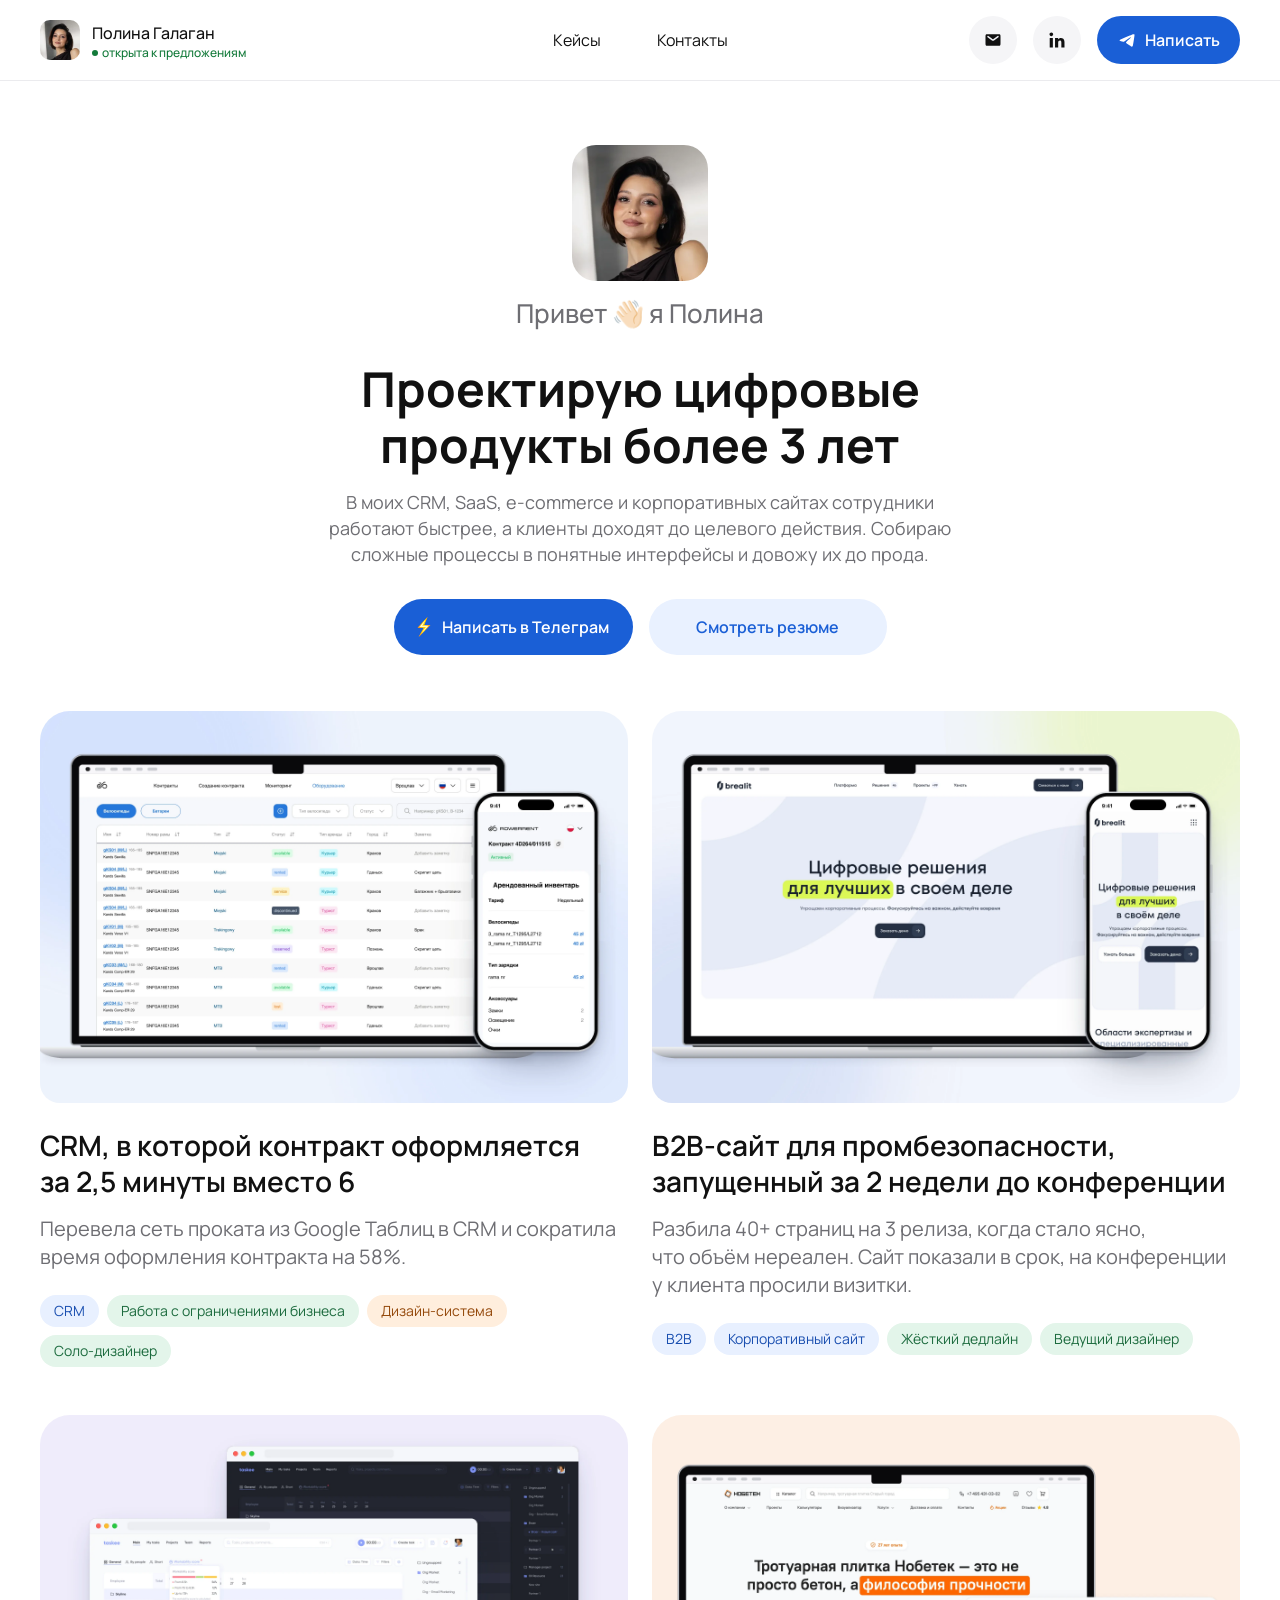
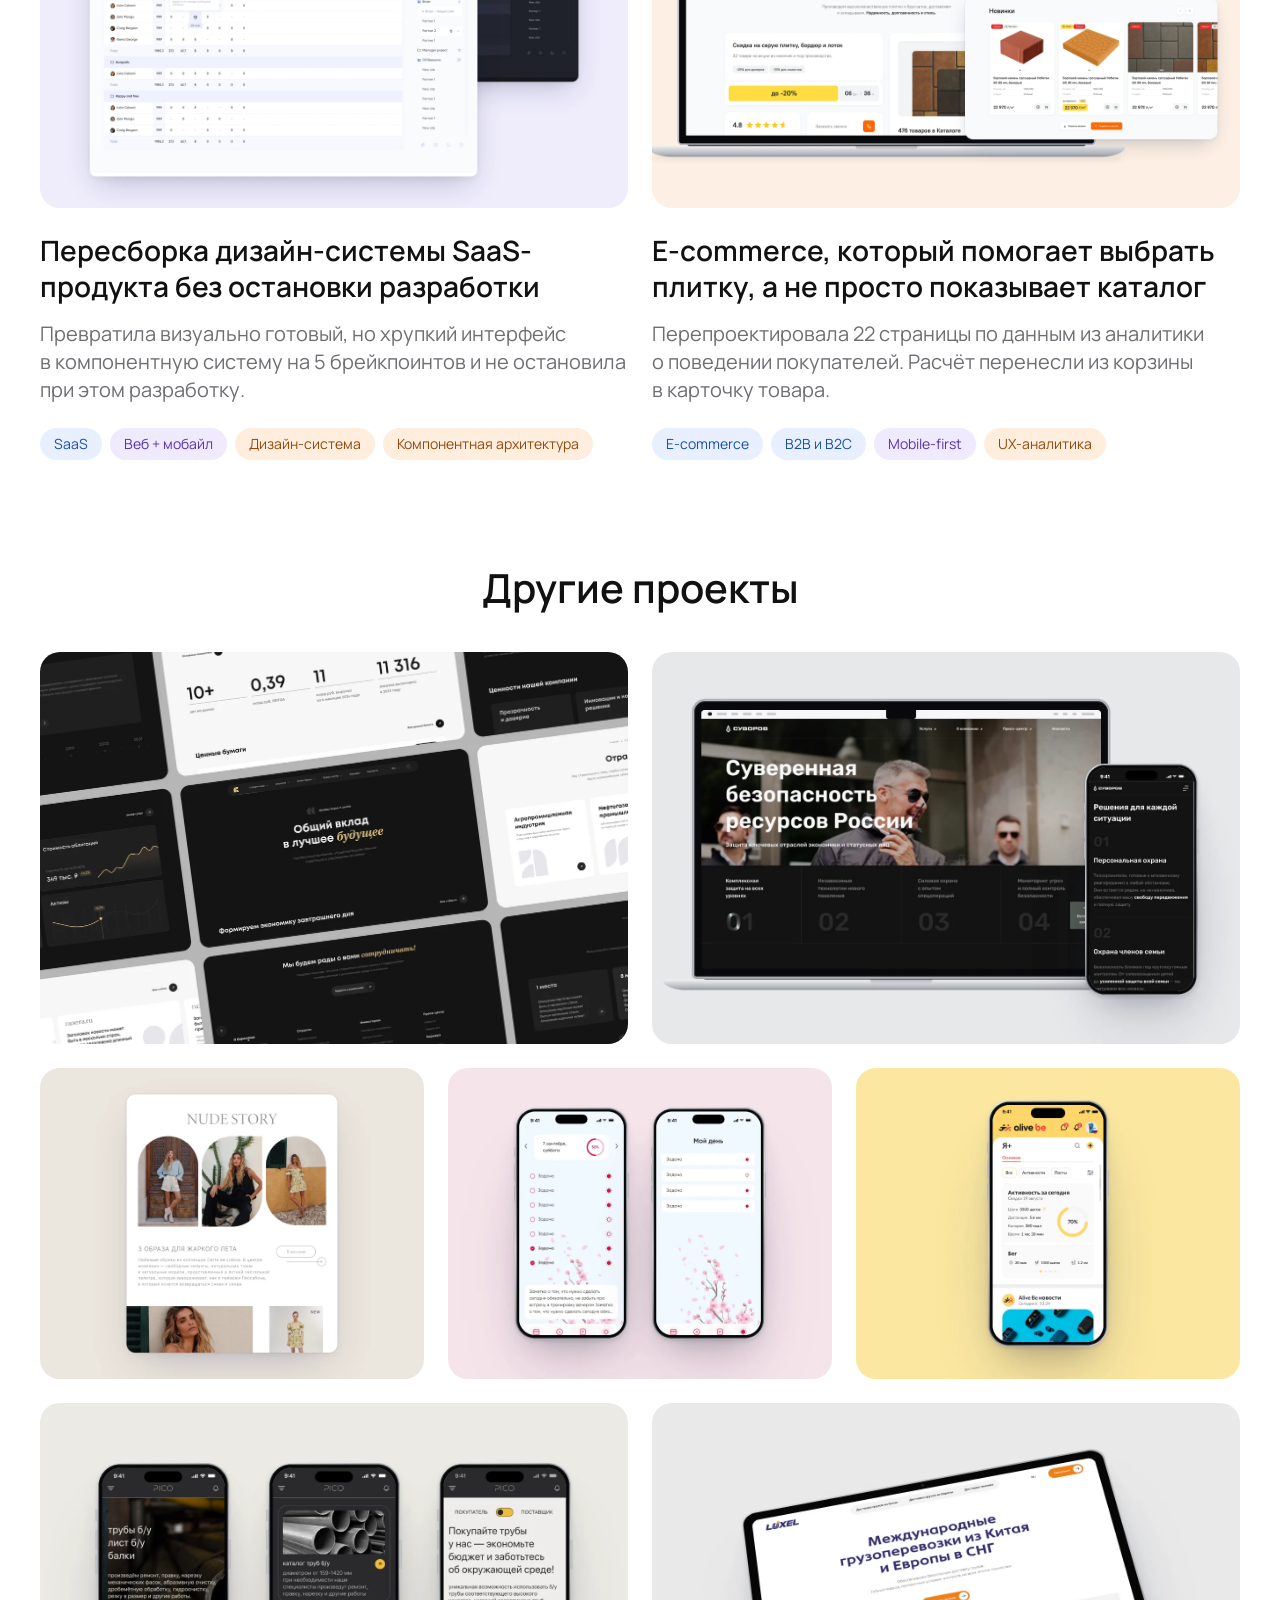
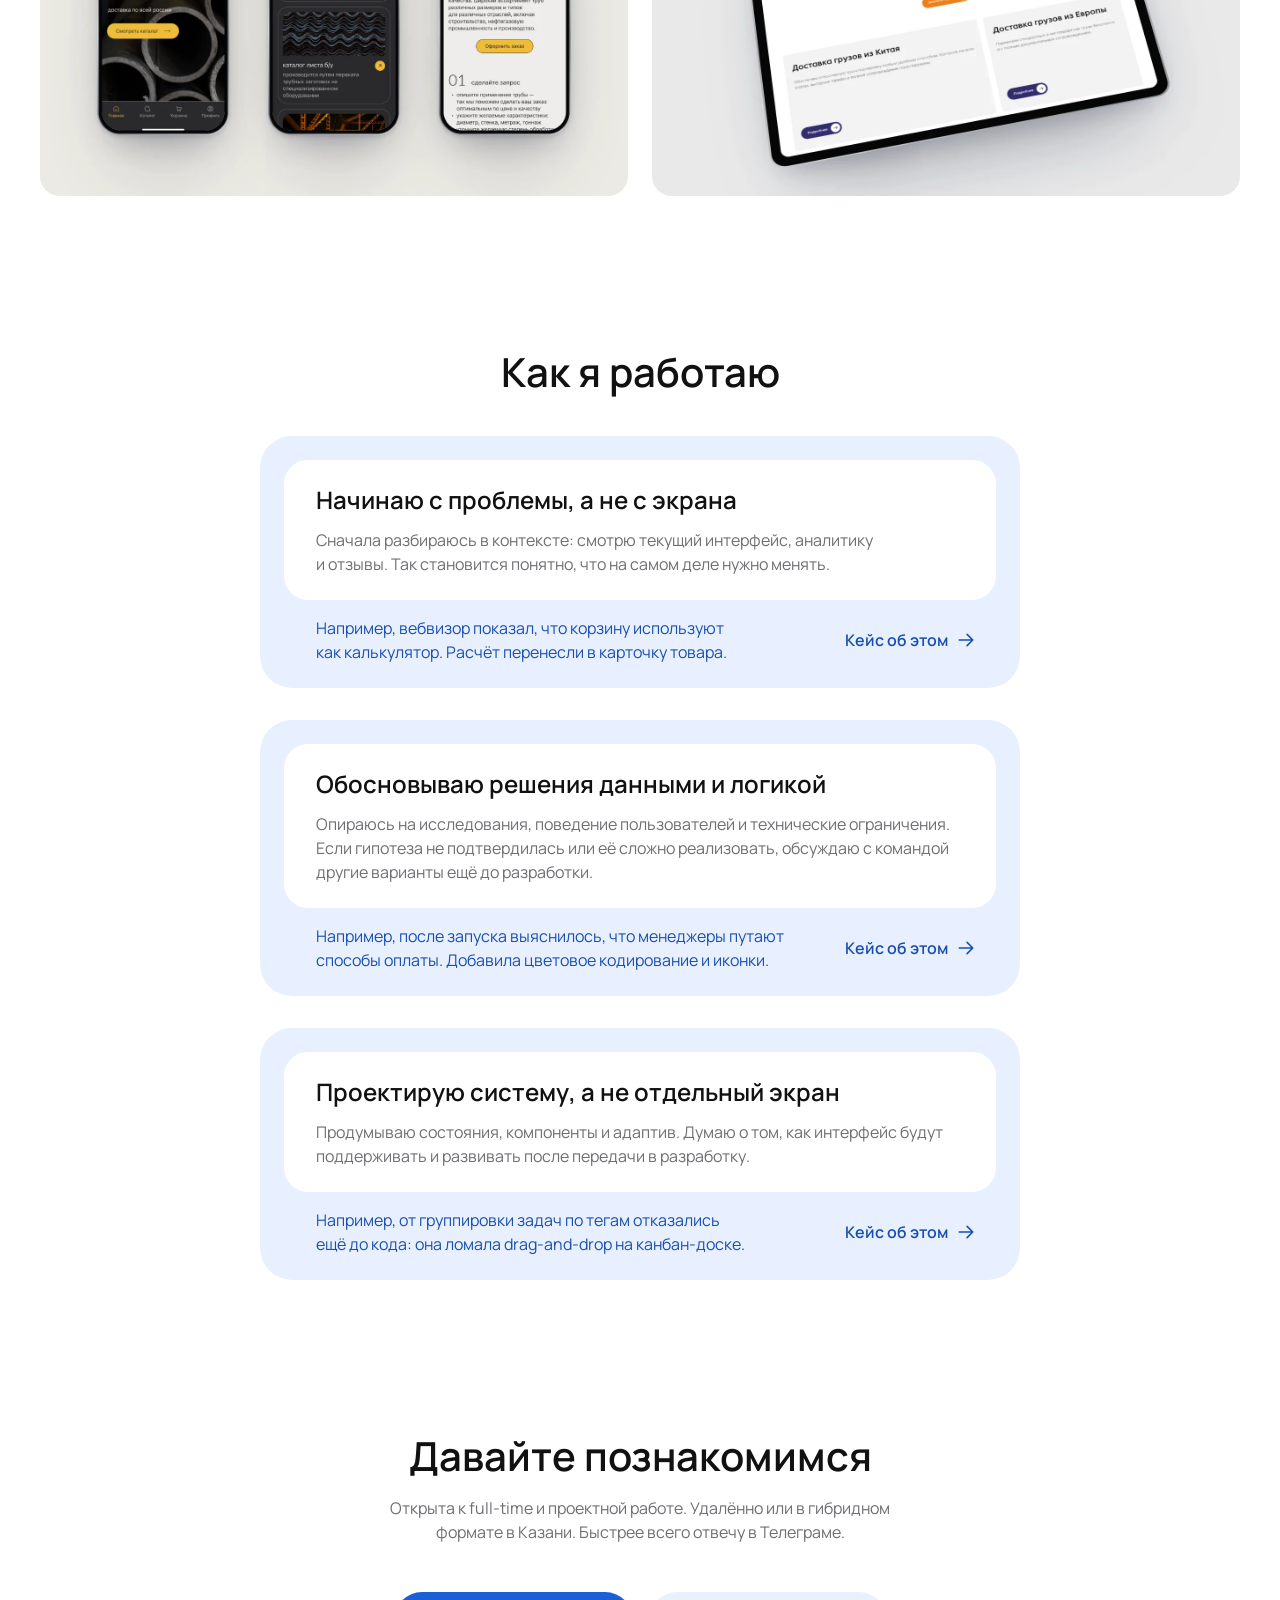
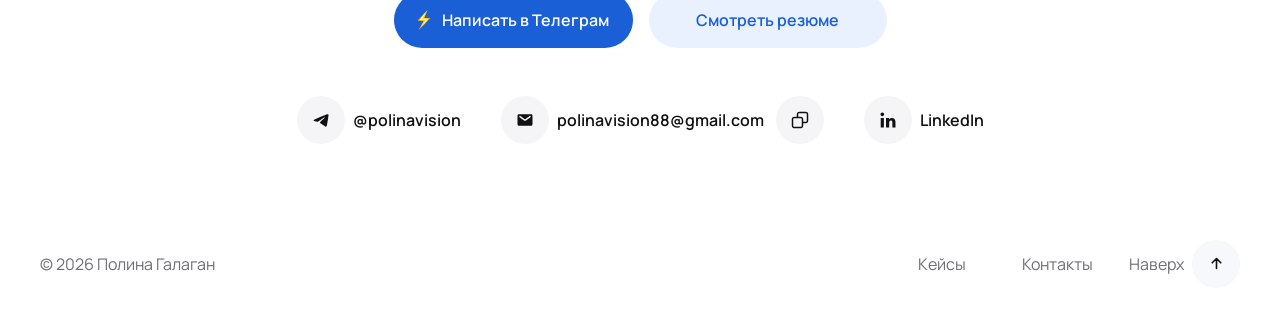
==== commit 19472c3d: "Правки Rower Rent и Нобетек" ====
--- a/index.html
+++ b/index.html
@@ -22,7 +22,7 @@
   <link rel="apple-touch-icon" href="apple-touch-icon.png">
   <link rel="preload" href="fonts/manrope-cyrillic-400-normal.woff2" as="font" type="font/woff2" crossorigin>
   <link rel="preload" href="fonts/manrope-cyrillic-600-normal.woff2" as="font" type="font/woff2" crossorigin>
-  <link rel="stylesheet" href="styles.css?v=41f7c9ee">
+  <link rel="stylesheet" href="styles.css?v=3010daac">
 </head>
 <body>
   <a class="skip-link" href="#main">Перейти к&nbsp;содержимому</a>
@@ -79,7 +79,7 @@
                 <h3 class="case-card__title"><a href="rower-rent.html">CRM, в&nbsp;которой контракт оформляется за&nbsp;2,5&nbsp;минуты вместо 6</a></h3>
                 <p class="case-card__text">Перевела сеть проката из&nbsp;Google Таблиц в&nbsp;CRM и&nbsp;сократила время оформления контракта на&nbsp;58%.</p>
               </div>
-              <ul class="tags" aria-label="Теги проекта"><li class="tag tag--blue">CRM</li><li class="tag tag--purple">Веб + мобайл</li><li class="tag tag--orange"><span class="nowrap">Дизайн-система</span></li><li class="tag tag--green"><span class="nowrap">Соло-дизайнер</span></li></ul>
+              <ul class="tags" aria-label="Теги проекта"><li class="tag tag--blue">CRM</li><li class="tag tag--green">Работа с&nbsp;ограничениями бизнеса</li><li class="tag tag--orange"><span class="nowrap">Дизайн-система</span></li><li class="tag tag--green"><span class="nowrap">Соло-дизайнер</span></li></ul>
             </div>
           </article>
           <article class="case-card">
--- a/styles.css
+++ b/styles.css
@@ -762,6 +762,9 @@
 .table thead th { font-size: 14px; line-height: 20px; font-weight: 400; color: var(--color-text-tertiary); }
 .table tbody th { font-weight: 600; width: 32%; color: var(--color-text-primary); }
 .table td { color: var(--color-text-secondary); }
+.table--even { table-layout: fixed; }
+.table--even th, .table--even tbody th { width: 50%; }
+.result-group__note { margin-top: 12px; padding-top: 12px; border-top: 1px solid #E6E8F0; font-size: 14px; line-height: 22px; color: var(--color-text-tertiary); }
 .table tr:last-child th, .table tr:last-child td { border-bottom: 0; }
 
 /* Навигация между кейсами */
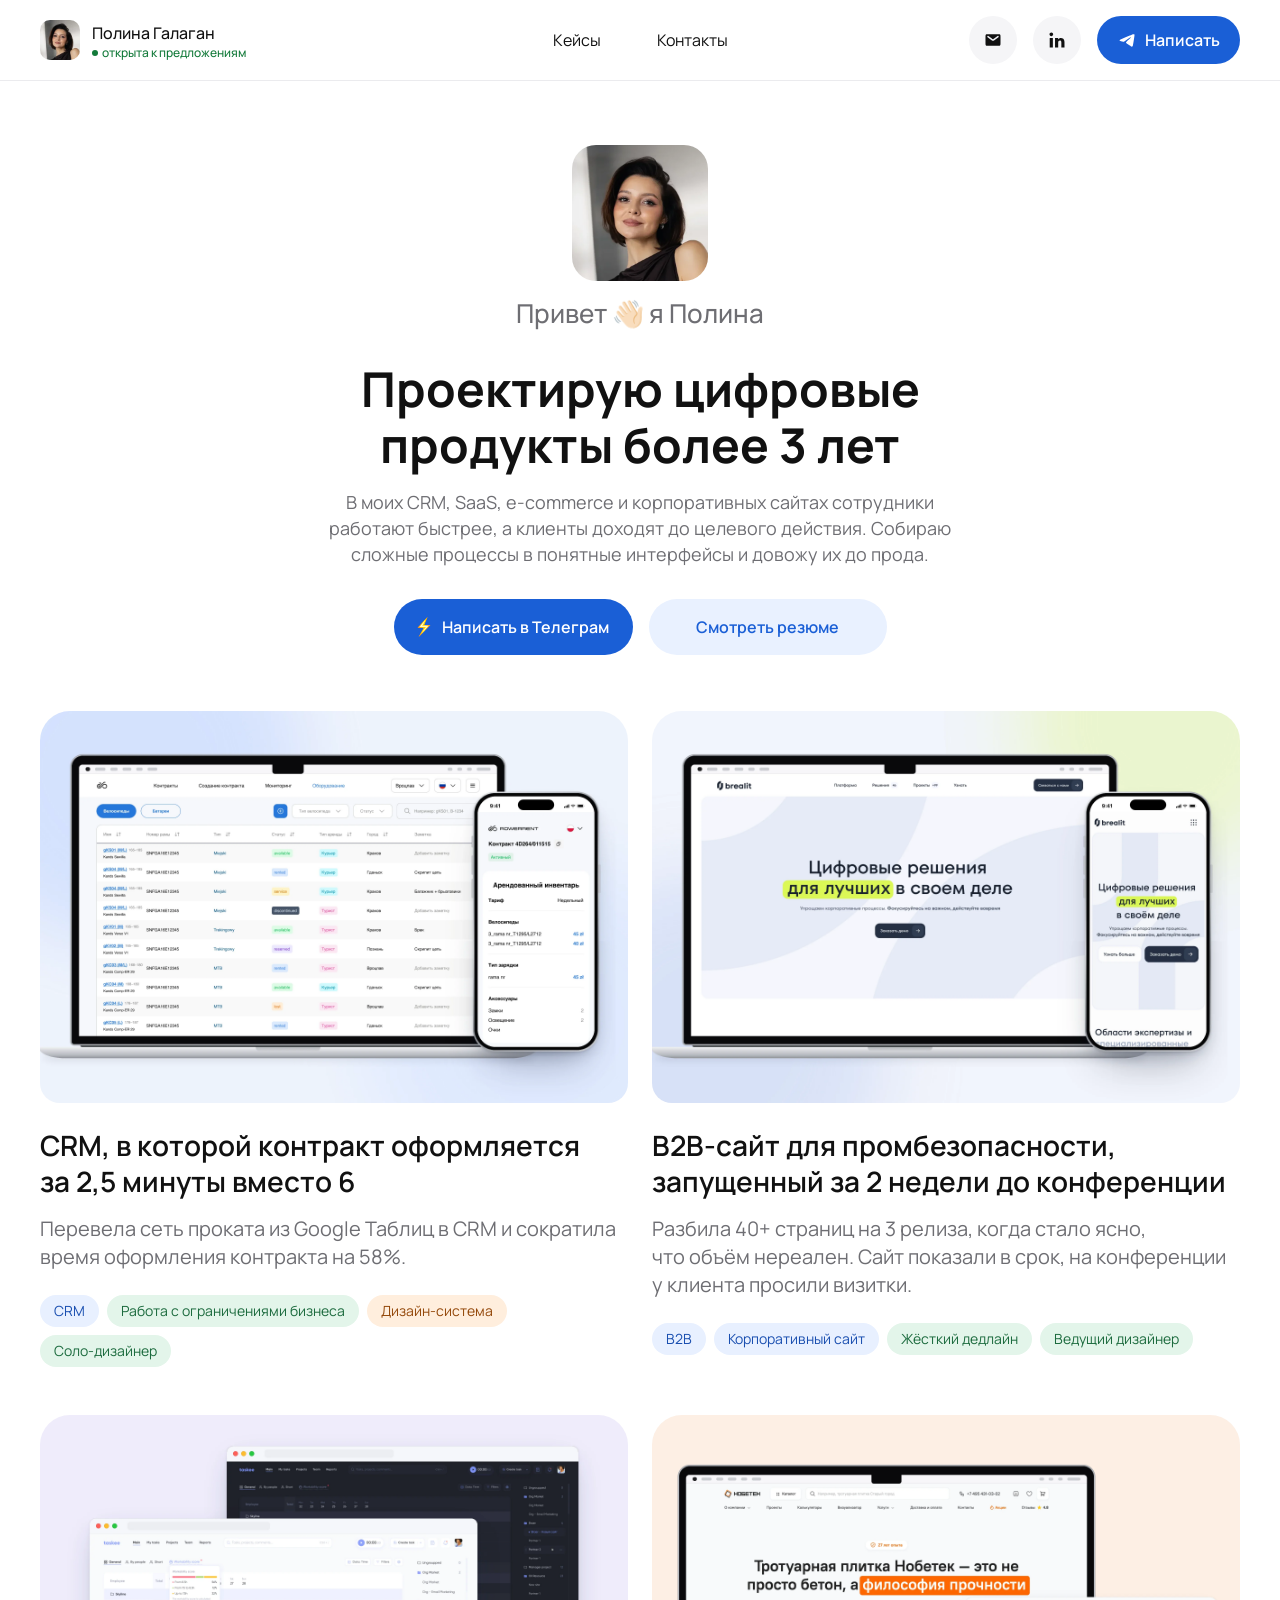
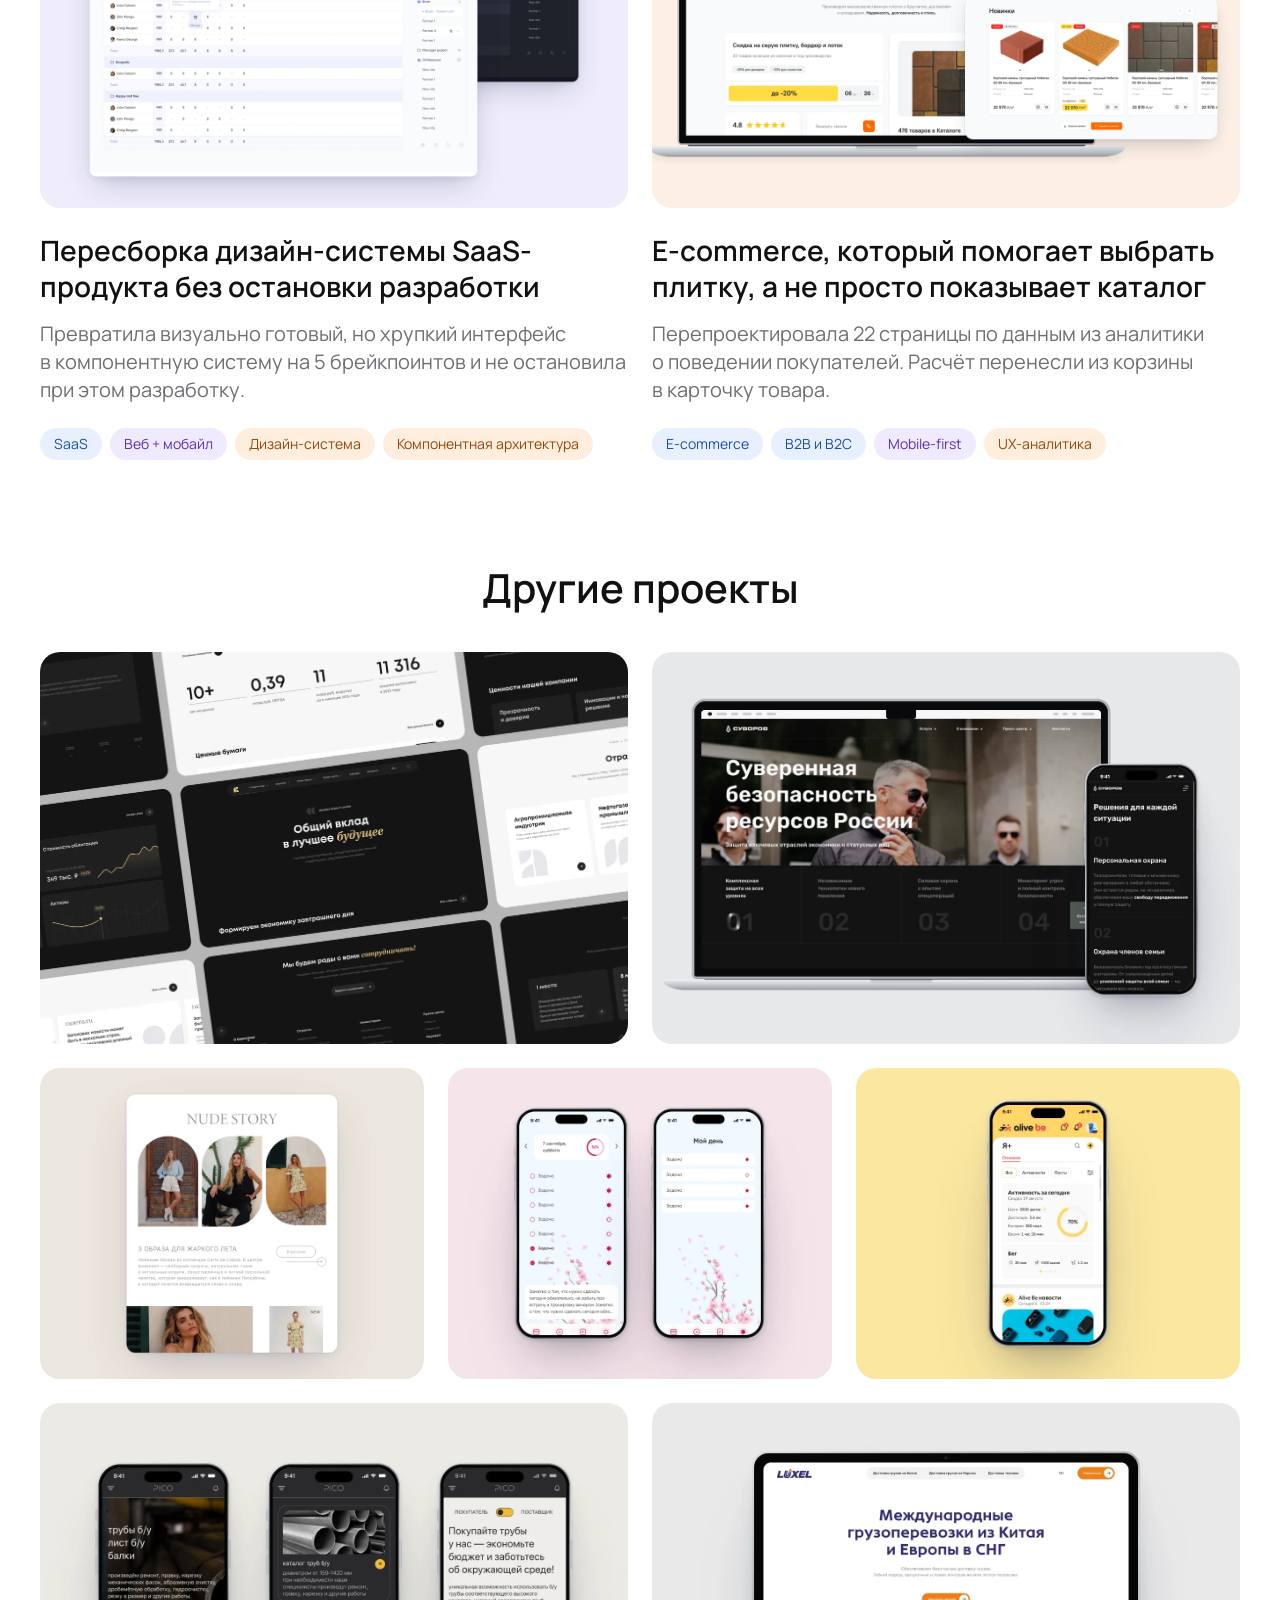
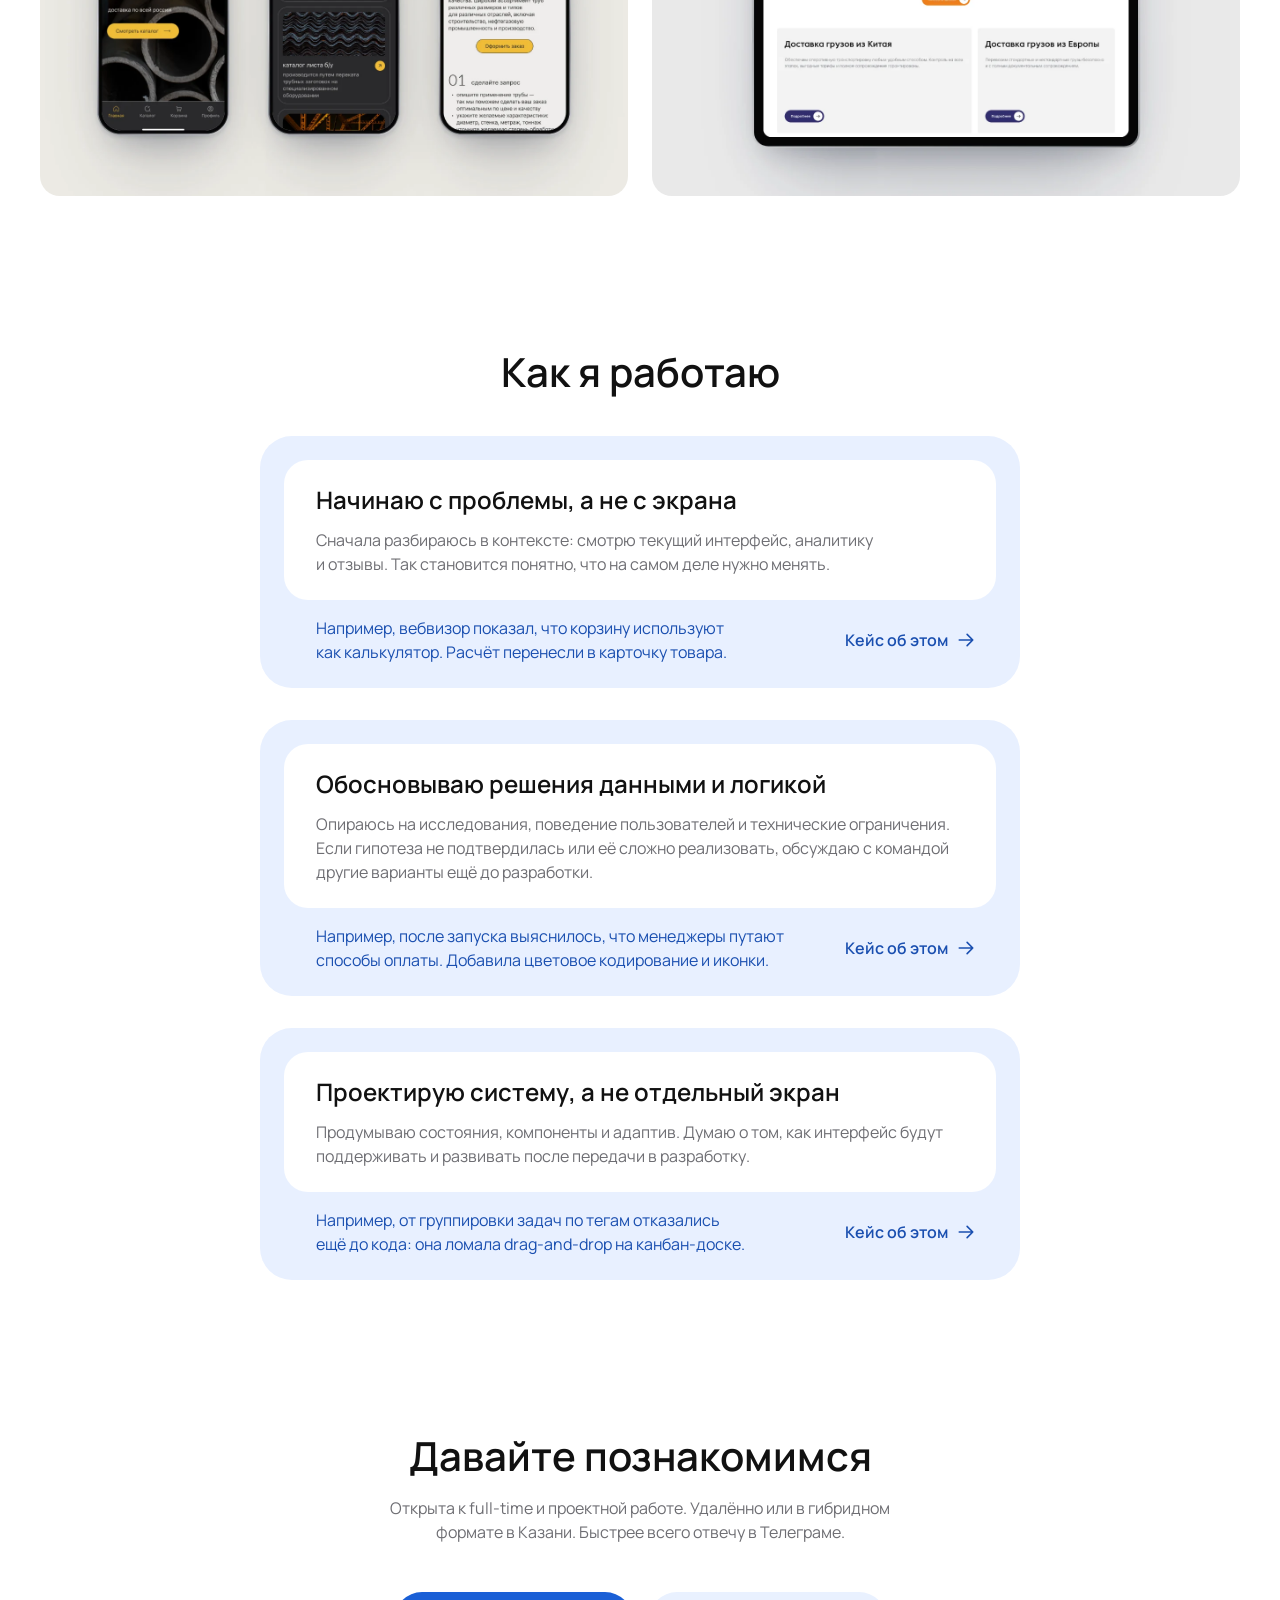
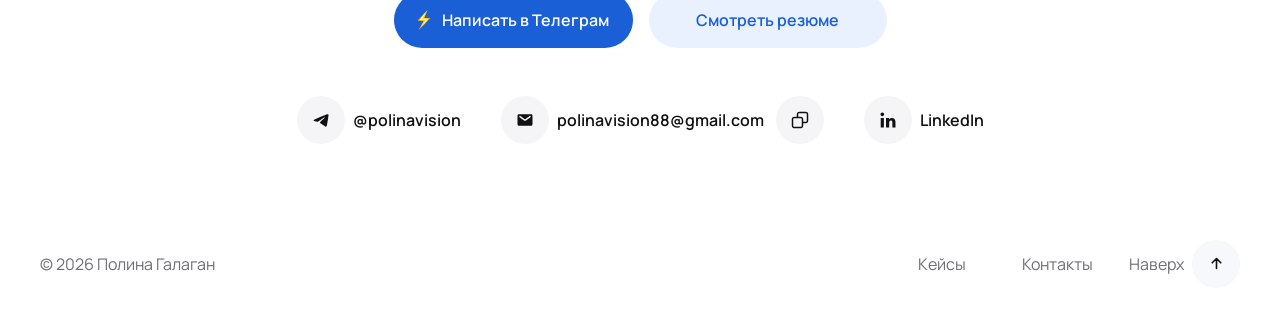
==== commit 72735104: "Luxel ровно, синие теги в кейсах" ====
--- a/index.html
+++ b/index.html
@@ -123,7 +123,7 @@
           <li class="work-tile"><img src="assets/other/shuhari.webp?v=e00906f9" alt="Shu-Ha-Ri: мобильное приложение, трекер привычек" loading="lazy" decoding="async" width="874" height="708"></li>
           <li class="work-tile"><img src="assets/other/alivebe.webp?v=6894a929" alt="Alive Be: виджеты в стиле фитнес-трекера" loading="lazy" decoding="async" width="874" height="708"></li>
           <li class="work-tile"><img src="assets/other/pico.webp?v=e365e60b" alt="PICO: мобильное приложение завода труб — главная, каталог и экран покупателя" loading="lazy" decoding="async" width="1336" height="892"></li>
-          <li class="work-tile"><img src="assets/other/luxel.webp?v=ee58194f" alt="Luxel: сайт логистической компании на планшете" loading="lazy" decoding="async" width="1336" height="892"></li>
+          <li class="work-tile"><img src="assets/other/luxel.webp?v=b7edc5db" alt="Luxel: сайт логистической компании на планшете" loading="lazy" decoding="async" width="1336" height="892"></li>
       </ul>
     </section>
     <section class="how" id="approach" aria-labelledby="approach-title">
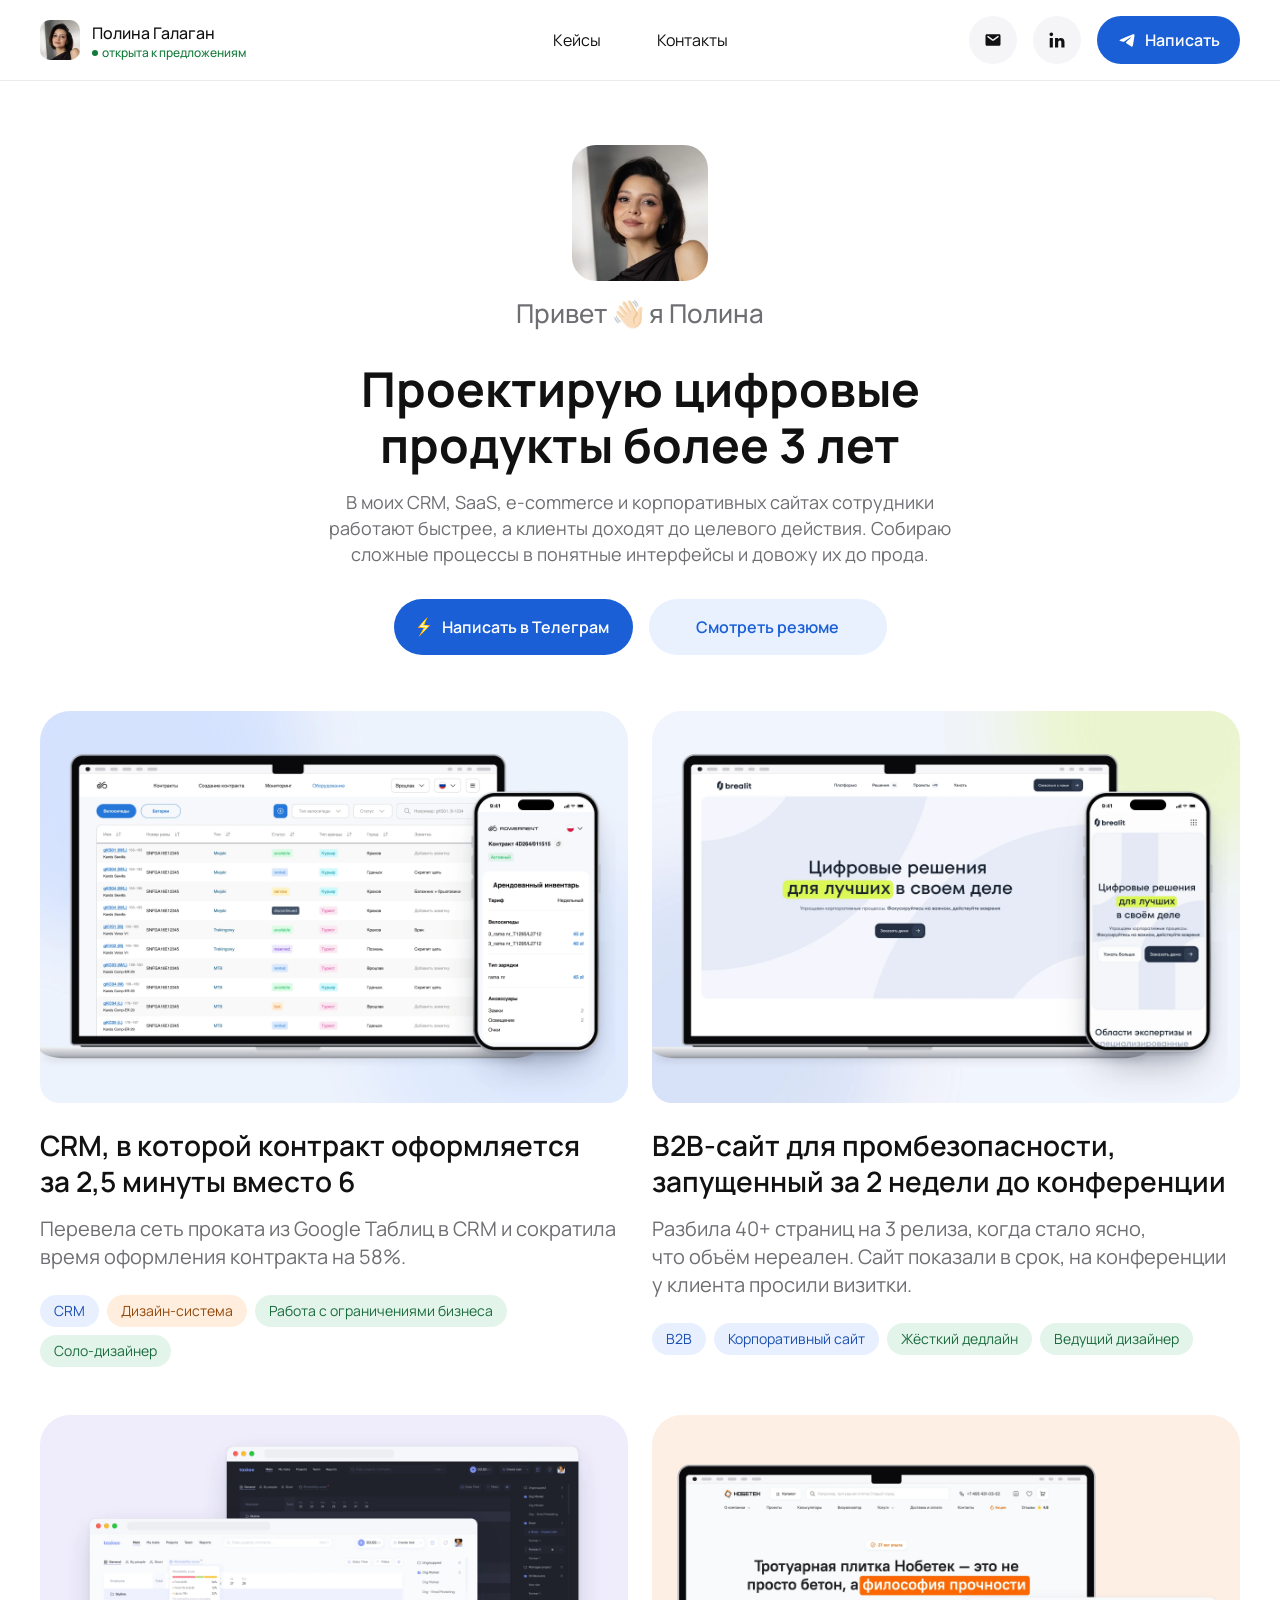
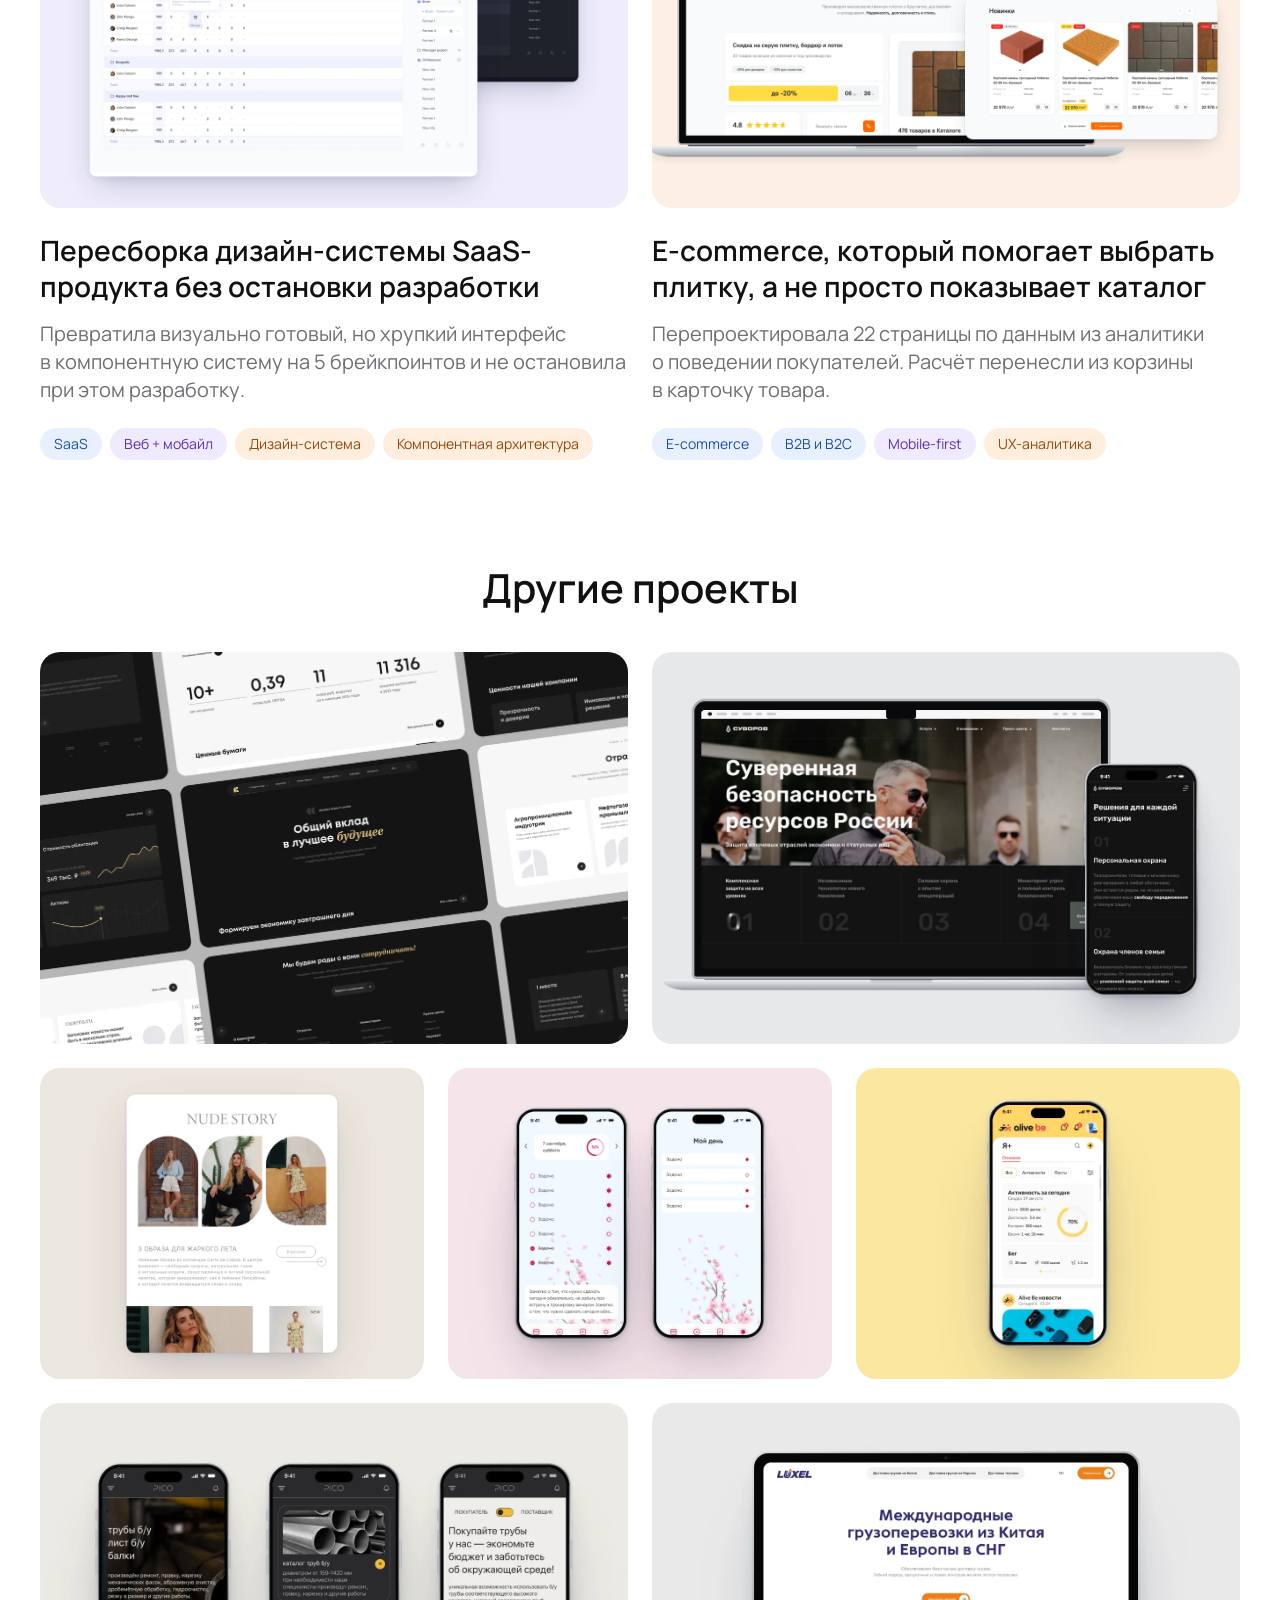
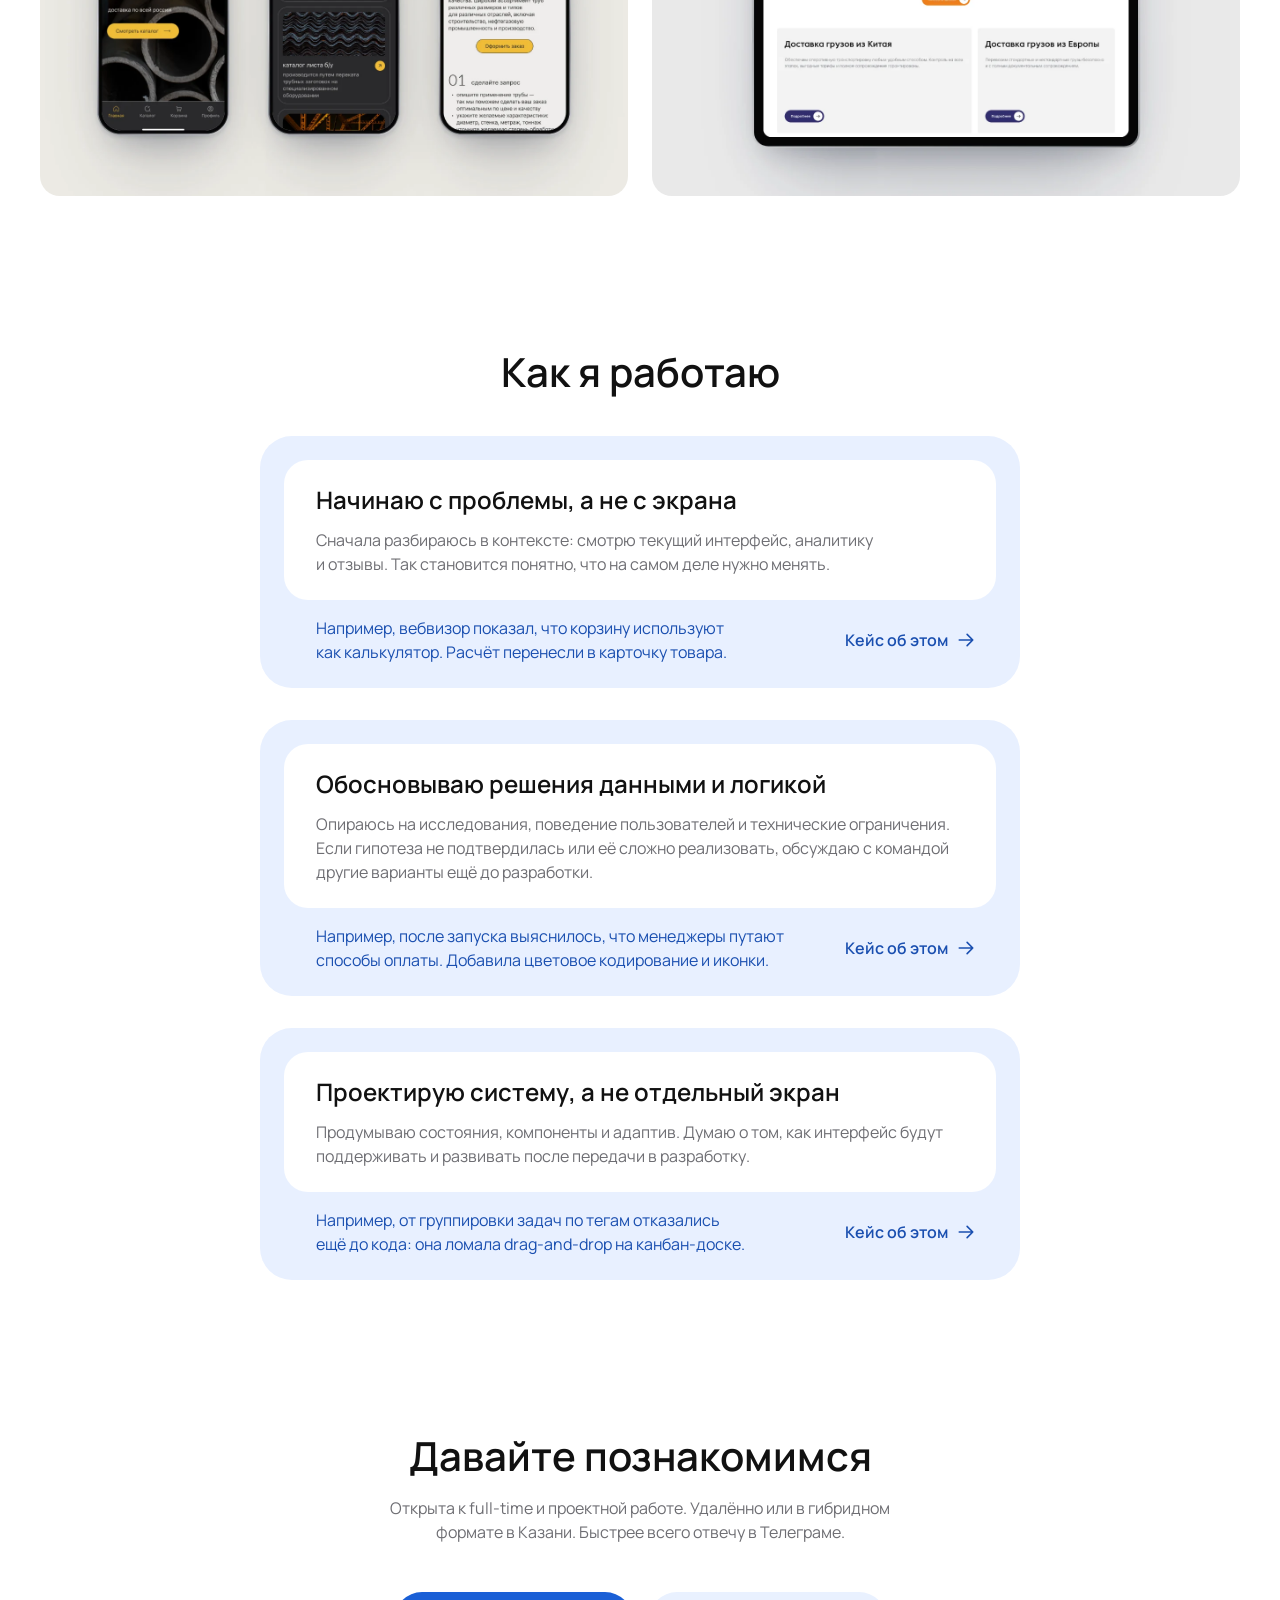
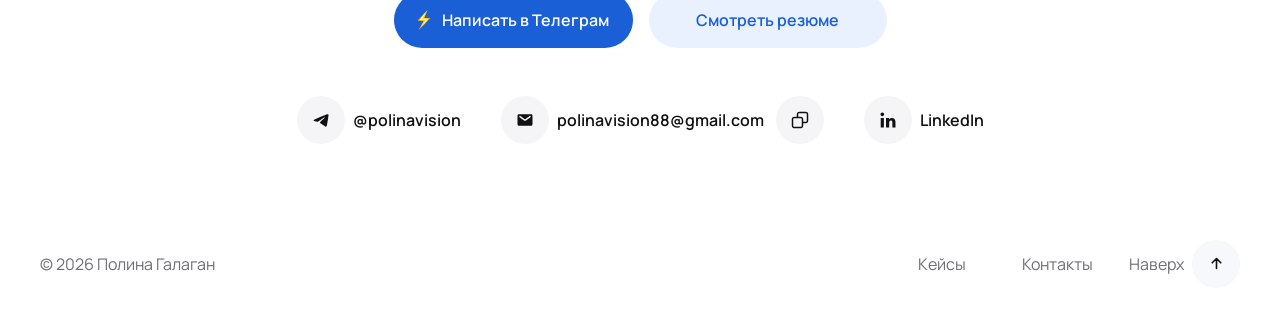
==== commit 4944dd49: "Порядок тегов Rower Rent" ====
--- a/index.html
+++ b/index.html
@@ -79,7 +79,7 @@
                 <h3 class="case-card__title"><a href="rower-rent.html">CRM, в&nbsp;которой контракт оформляется за&nbsp;2,5&nbsp;минуты вместо 6</a></h3>
                 <p class="case-card__text">Перевела сеть проката из&nbsp;Google Таблиц в&nbsp;CRM и&nbsp;сократила время оформления контракта на&nbsp;58%.</p>
               </div>
-              <ul class="tags" aria-label="Теги проекта"><li class="tag tag--blue">CRM</li><li class="tag tag--green">Работа с&nbsp;ограничениями бизнеса</li><li class="tag tag--orange"><span class="nowrap">Дизайн-система</span></li><li class="tag tag--green"><span class="nowrap">Соло-дизайнер</span></li></ul>
+              <ul class="tags" aria-label="Теги проекта"><li class="tag tag--blue">CRM</li><li class="tag tag--orange"><span class="nowrap">Дизайн-система</span></li><li class="tag tag--green">Работа с&nbsp;ограничениями бизнеса</li><li class="tag tag--green"><span class="nowrap">Соло-дизайнер</span></li></ul>
             </div>
           </article>
           <article class="case-card">
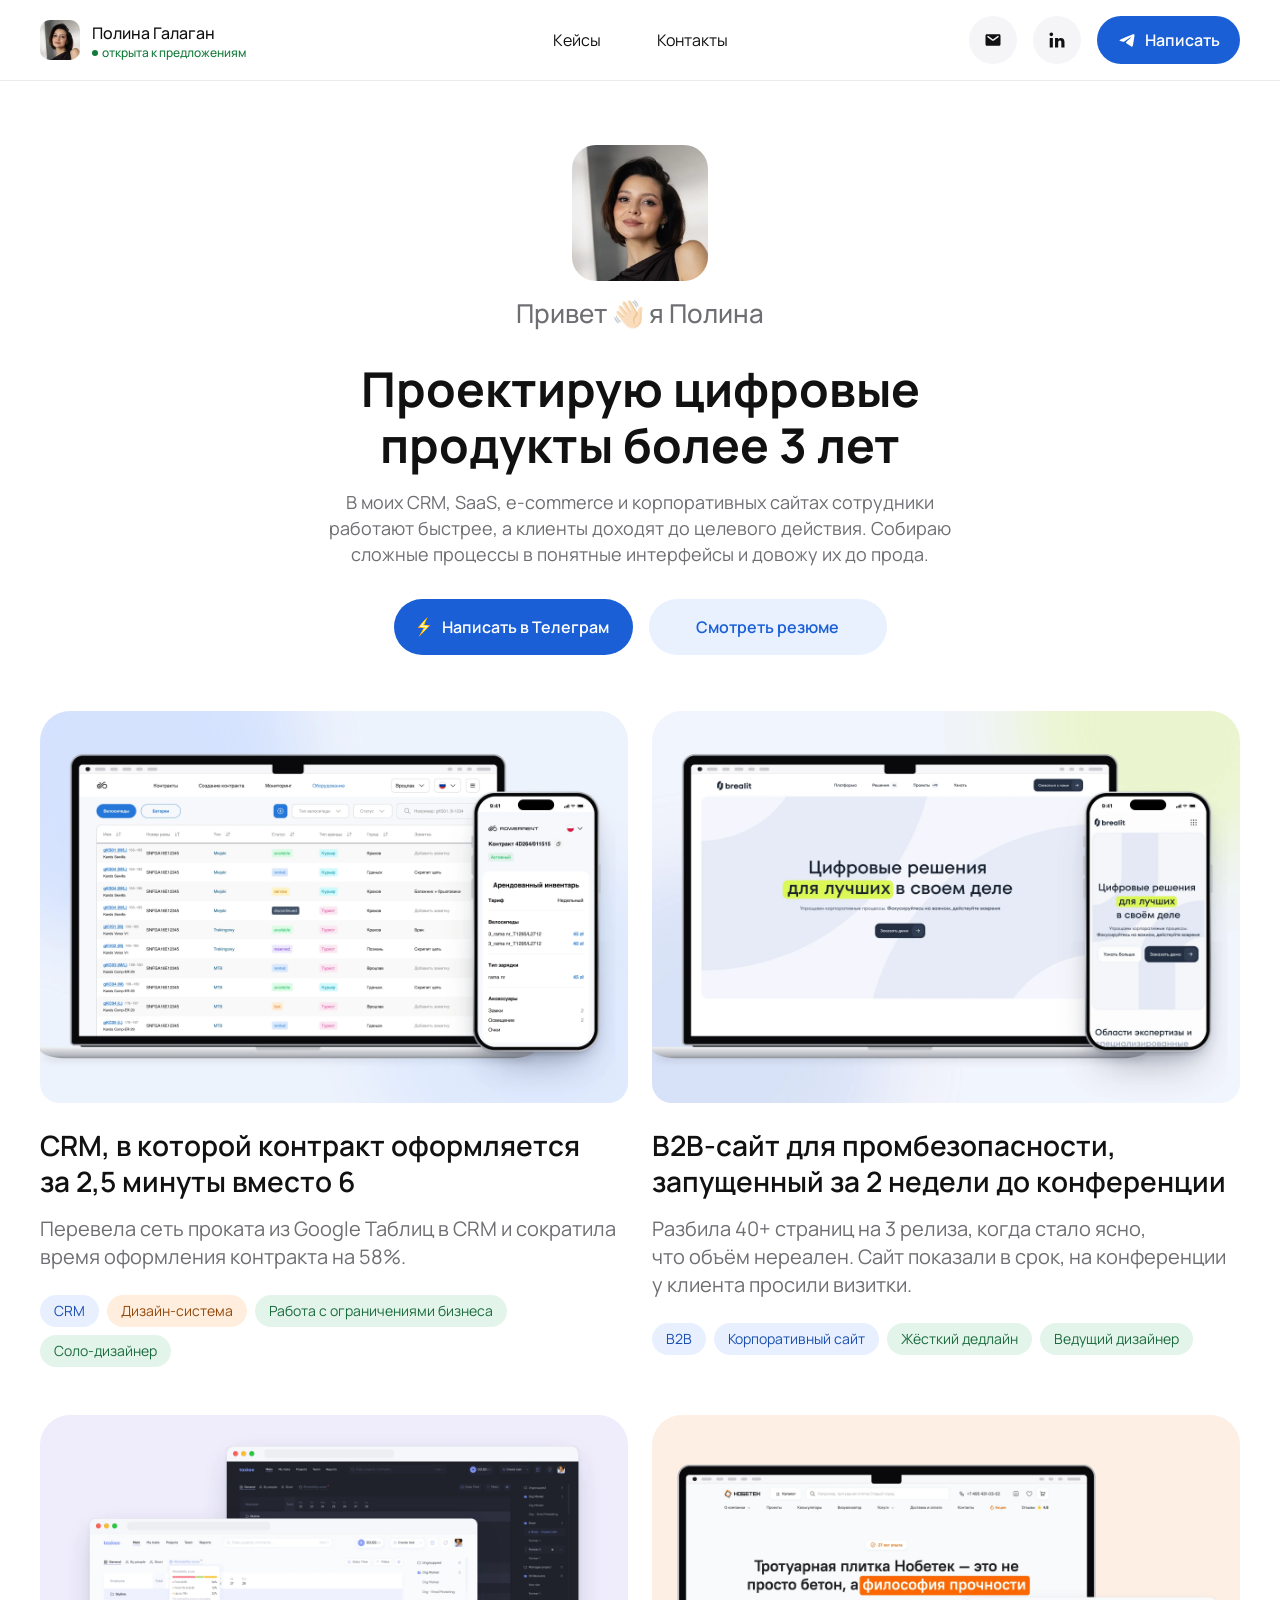
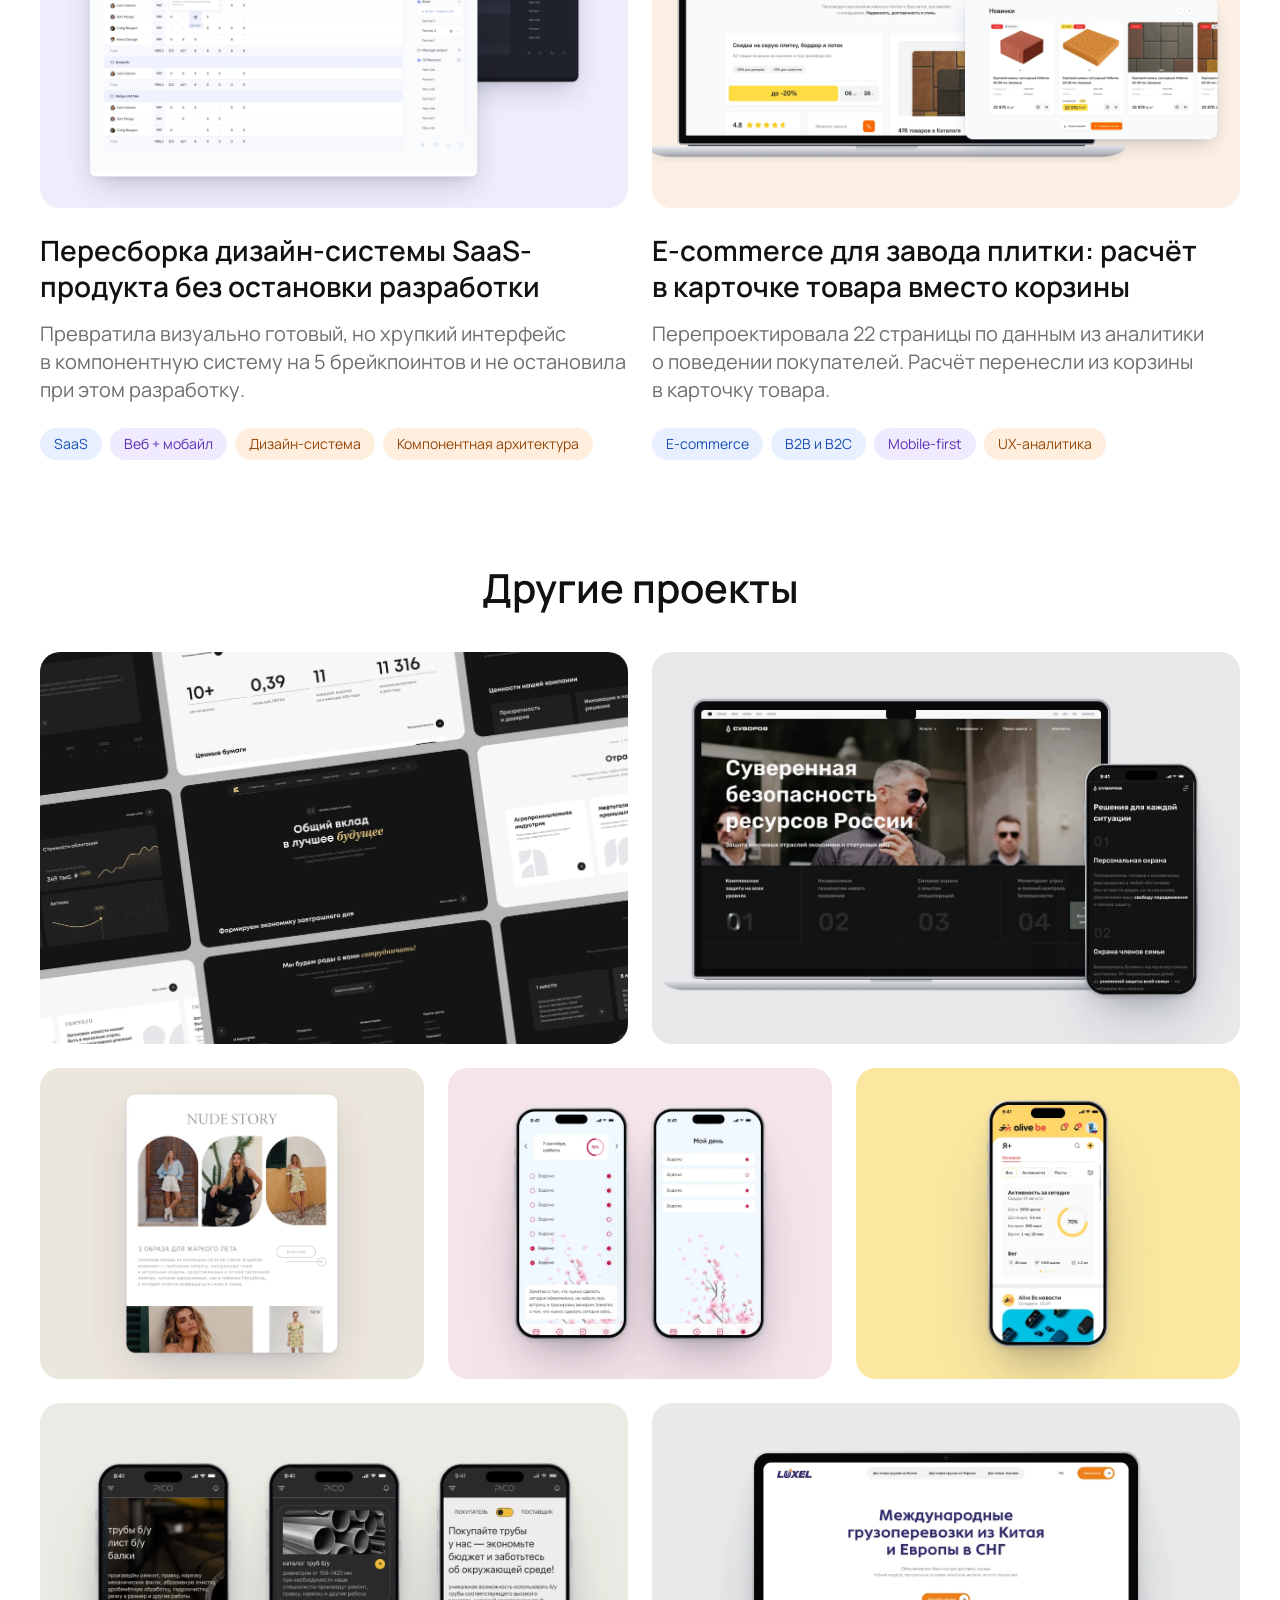
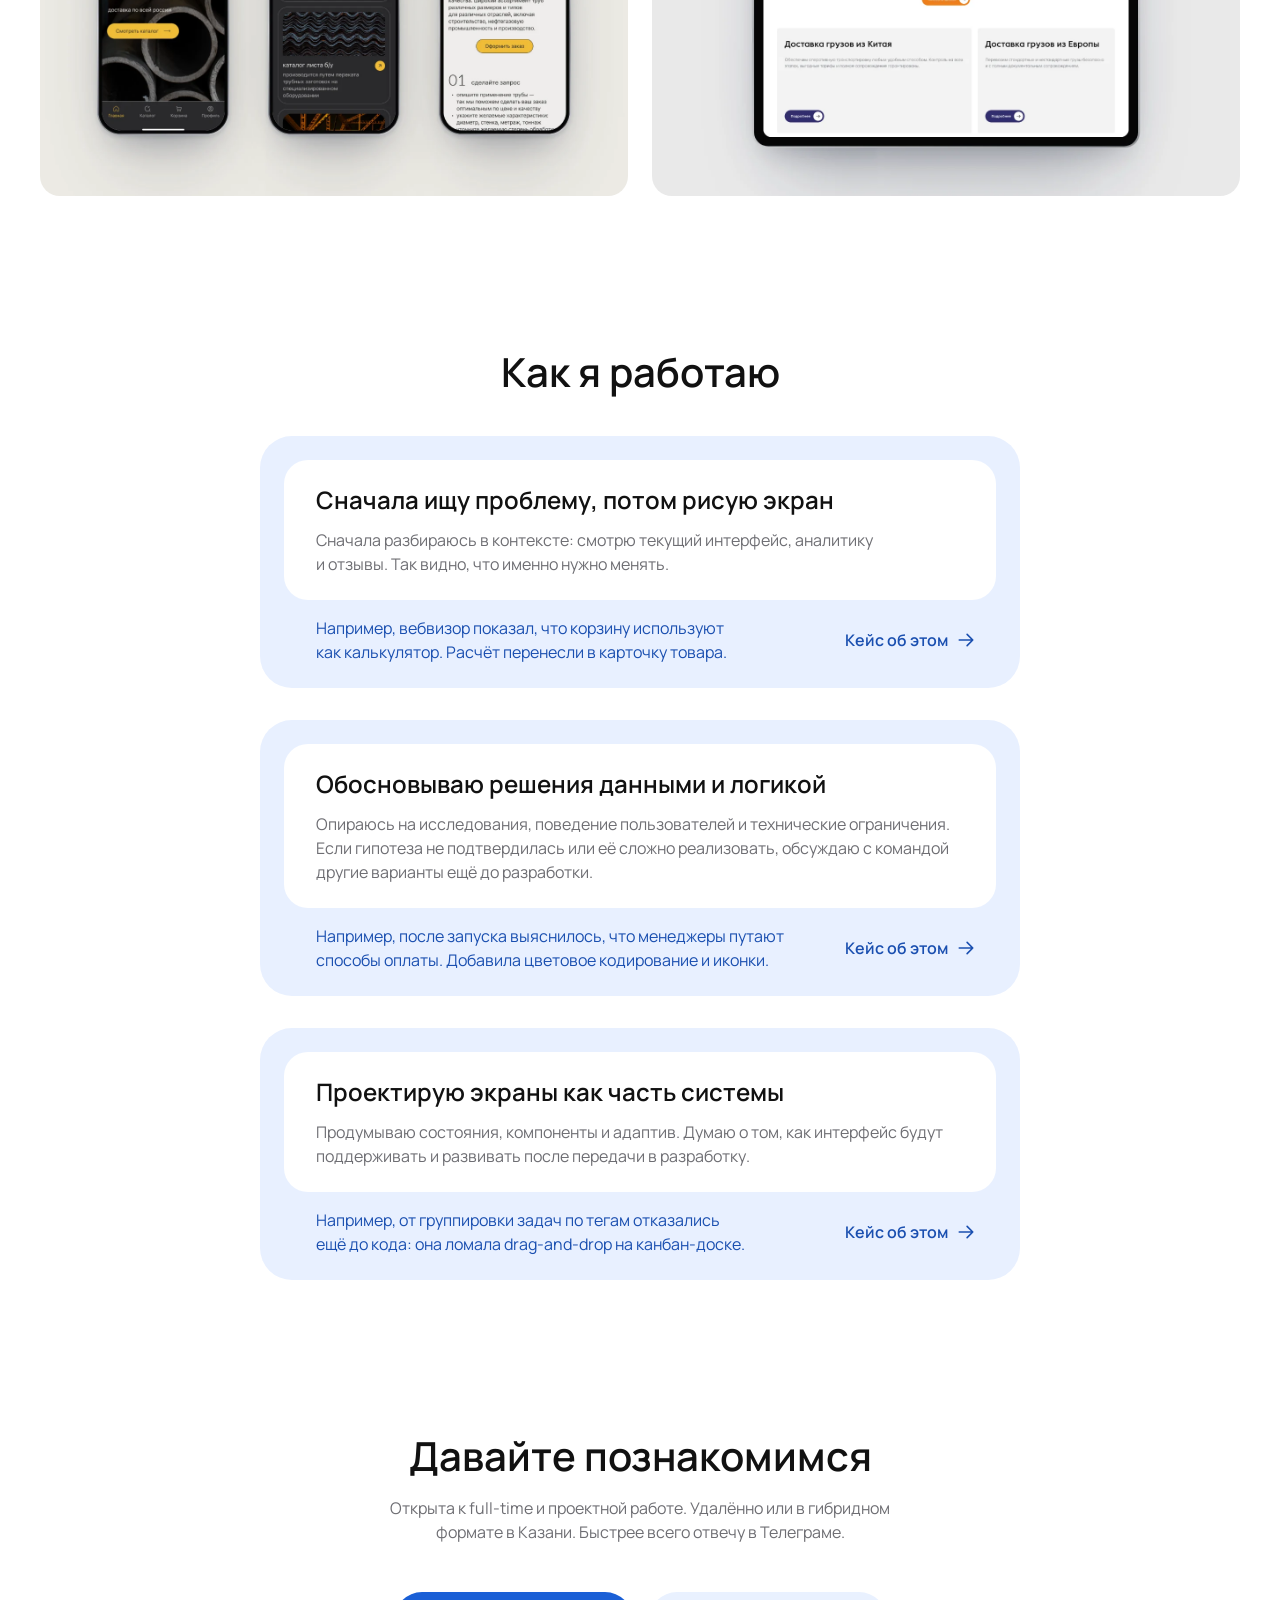
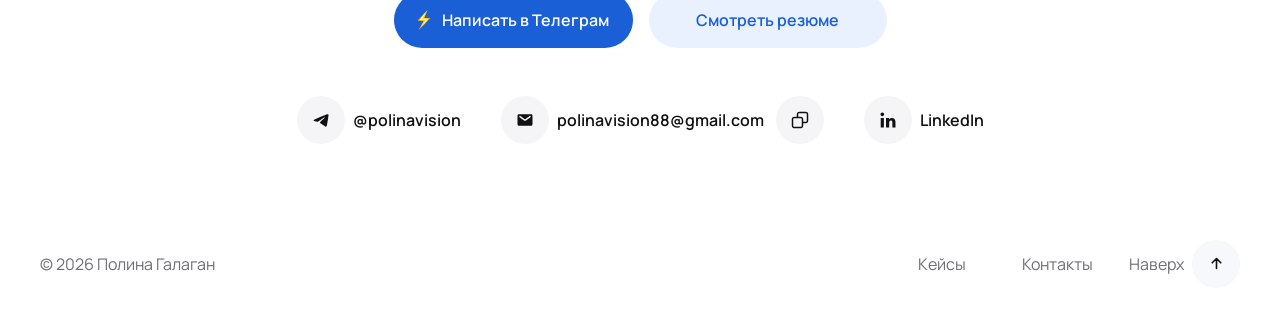
==== commit 7b4b1e64: "Тексты: правки по скиллу humanizer" ====
--- a/index.html
+++ b/index.html
@@ -66,7 +66,7 @@
       </div>
       <div class="btn-row">
             <a class="btn btn--primary btn--tg" href="https://t.me/polinavision" target="_blank" rel="noopener"><img class="btn__icon" src="assets/icons/bolt.svg?v=31c420b9" alt="" width="20" height="20">Написать в&nbsp;Телеграм<span class="visually-hidden"> (откроется в&nbsp;новой вкладке)</span></a>
-            <a class="btn btn--cv" href="assets/cv-polina-galagan.pdf?v=b1f614b3" target="_blank" rel="noopener">Смотреть резюме<span class="visually-hidden"> (откроется в&nbsp;новой вкладке)</span></a>
+            <a class="btn btn--cv" href="assets/cv-polina-galagan.pdf?v=b4b32f66" target="_blank" rel="noopener">Смотреть резюме<span class="visually-hidden"> (откроется в&nbsp;новой вкладке)</span></a>
           </div>
     </section>
     <section class="work" id="work" aria-labelledby="work-title">
@@ -106,7 +106,7 @@
             <div class="case-card__media"><img src="assets/nobetek/card.webp?v=75ed9838" alt="Нобетек: главная страница в ноутбуке и карточка товара с калькулятором" loading="lazy" decoding="async" width="1600" height="1068" style="object-position:center"></div>
             <div class="case-card__body">
               <div class="case-card__text-wrap">
-                <h3 class="case-card__title"><a href="nobetek.html"><span class="nowrap">E-commerce</span>, который помогает выбрать плитку, а&nbsp;не&nbsp;просто показывает каталог</a></h3>
+                <h3 class="case-card__title"><a href="nobetek.html"><span class="nowrap">E-commerce</span> для&nbsp;завода плитки: расчёт в&nbsp;карточке товара вместо корзины</a></h3>
                 <p class="case-card__text">Перепроектировала 22&nbsp;страницы по&nbsp;данным из&nbsp;аналитики о&nbsp;поведении покупателей. Расчёт перенесли из&nbsp;корзины в&nbsp;карточку товара.</p>
               </div>
               <ul class="tags" aria-label="Теги проекта"><li class="tag tag--blue"><span class="nowrap">E-commerce</span></li><li class="tag tag--blue">B2B и&nbsp;B2C</li><li class="tag tag--purple"><span class="nowrap">Mobile-first</span></li><li class="tag tag--orange"><span class="nowrap">UX-аналитика</span></li></ul>
@@ -122,7 +122,7 @@
           <li class="work-tile"><img src="assets/other/nudestory.webp?v=38d92cf3" alt="Nude Story: email-рассылка магазина одежды" loading="lazy" decoding="async" width="874" height="708"></li>
           <li class="work-tile"><img src="assets/other/shuhari.webp?v=e00906f9" alt="Shu-Ha-Ri: мобильное приложение, трекер привычек" loading="lazy" decoding="async" width="874" height="708"></li>
           <li class="work-tile"><img src="assets/other/alivebe.webp?v=6894a929" alt="Alive Be: виджеты в стиле фитнес-трекера" loading="lazy" decoding="async" width="874" height="708"></li>
-          <li class="work-tile"><img src="assets/other/pico.webp?v=e365e60b" alt="PICO: мобильное приложение завода труб — главная, каталог и экран покупателя" loading="lazy" decoding="async" width="1336" height="892"></li>
+          <li class="work-tile"><img src="assets/other/pico.webp?v=e365e60b" alt="PICO: мобильное приложение завода труб, экраны главной, каталога и покупателя" loading="lazy" decoding="async" width="1336" height="892"></li>
           <li class="work-tile"><img src="assets/other/luxel.webp?v=b7edc5db" alt="Luxel: сайт логистической компании на планшете" loading="lazy" decoding="async" width="1336" height="892"></li>
       </ul>
     </section>
@@ -131,8 +131,8 @@
       <div class="how__cards">
           <article class="how-card">
             <div class="how-card__main">
-              <h3>Начинаю с&nbsp;проблемы, а&nbsp;не&nbsp;с&nbsp;экрана</h3>
-              <p>Сначала разбираюсь в&nbsp;контексте: смотрю текущий интерфейс, аналитику<br> и&nbsp;отзывы. Так&nbsp;становится понятно, что&nbsp;на&nbsp;самом деле нужно менять.</p>
+              <h3>Сначала ищу проблему, потом рисую экран</h3>
+              <p>Сначала разбираюсь в&nbsp;контексте: смотрю текущий интерфейс, аналитику<br> и&nbsp;отзывы. Так&nbsp;видно, что&nbsp;именно нужно менять.</p>
             </div>
             <div class="how-card__example">
               <p>Например, вебвизор показал, что&nbsp;корзину используют как&nbsp;калькулятор. Расчёт перенесли в&nbsp;карточку товара.</p>
@@ -151,7 +151,7 @@
           </article>
           <article class="how-card">
             <div class="how-card__main">
-              <h3>Проектирую систему, а&nbsp;не&nbsp;отдельный экран</h3>
+              <h3>Проектирую экраны как&nbsp;часть системы</h3>
               <p>Продумываю состояния, компоненты и&nbsp;адаптив. Думаю о&nbsp;том, как&nbsp;интерфейс будут поддерживать и&nbsp;развивать после передачи в&nbsp;разработку.</p>
             </div>
             <div class="how-card__example">
@@ -169,7 +169,7 @@
         </div>
         <div class="btn-row">
             <a class="btn btn--primary btn--tg" href="https://t.me/polinavision" target="_blank" rel="noopener"><img class="btn__icon" src="assets/icons/bolt.svg?v=31c420b9" alt="" width="20" height="20">Написать в&nbsp;Телеграм<span class="visually-hidden"> (откроется в&nbsp;новой вкладке)</span></a>
-            <a class="btn btn--cv" href="assets/cv-polina-galagan.pdf?v=b1f614b3" target="_blank" rel="noopener">Смотреть резюме<span class="visually-hidden"> (откроется в&nbsp;новой вкладке)</span></a>
+            <a class="btn btn--cv" href="assets/cv-polina-galagan.pdf?v=b4b32f66" target="_blank" rel="noopener">Смотреть резюме<span class="visually-hidden"> (откроется в&nbsp;новой вкладке)</span></a>
           </div>
         <ul class="contact__links">
           <li><a class="contact__link" href="https://t.me/polinavision" target="_blank" rel="noopener"><span class="icon-btn"><svg width="20" height="20" viewBox="0 0 20 20" fill="none" aria-hidden="true"><path d="M3.53158 9.54974C7.55658 7.78308 10.2399 6.62474 11.5899 6.05808C15.4233 4.44974 16.2233 4.17474 16.7399 4.16641C16.8566 4.16641 17.1066 4.19141 17.2733 4.32474C17.4149 4.44141 17.4483 4.59141 17.4733 4.69974C17.4899 4.80807 17.5149 5.05808 17.4983 5.24974C17.2899 7.44974 16.3899 12.7747 15.9316 15.2331C15.7399 16.2747 15.3566 16.6247 14.9899 16.6581C14.1899 16.7331 13.5816 16.1247 12.7982 15.6164C11.5816 14.8164 10.8983 14.3164 9.71493 13.5331C8.34826 12.6331 9.23158 12.1331 10.0149 11.3247C10.2149 11.1164 13.7566 7.88308 13.8233 7.58308C13.8316 7.54974 13.8399 7.40807 13.7566 7.3414C13.6733 7.2664 13.5566 7.2914 13.4733 7.3164C13.3483 7.3414 11.4066 8.63307 7.64825 11.1914C7.09825 11.5747 6.59826 11.7581 6.14826 11.7497C5.6566 11.7414 4.70658 11.4664 3.99825 11.2414C3.13158 10.9581 2.44827 10.8081 2.5066 10.3247C2.53993 10.0747 2.88158 9.81641 3.53158 9.55807V9.54974Z" fill="currentColor"/></svg></span>@polinavision<span class="visually-hidden"> (откроется в&nbsp;новой вкладке)</span></a></li>
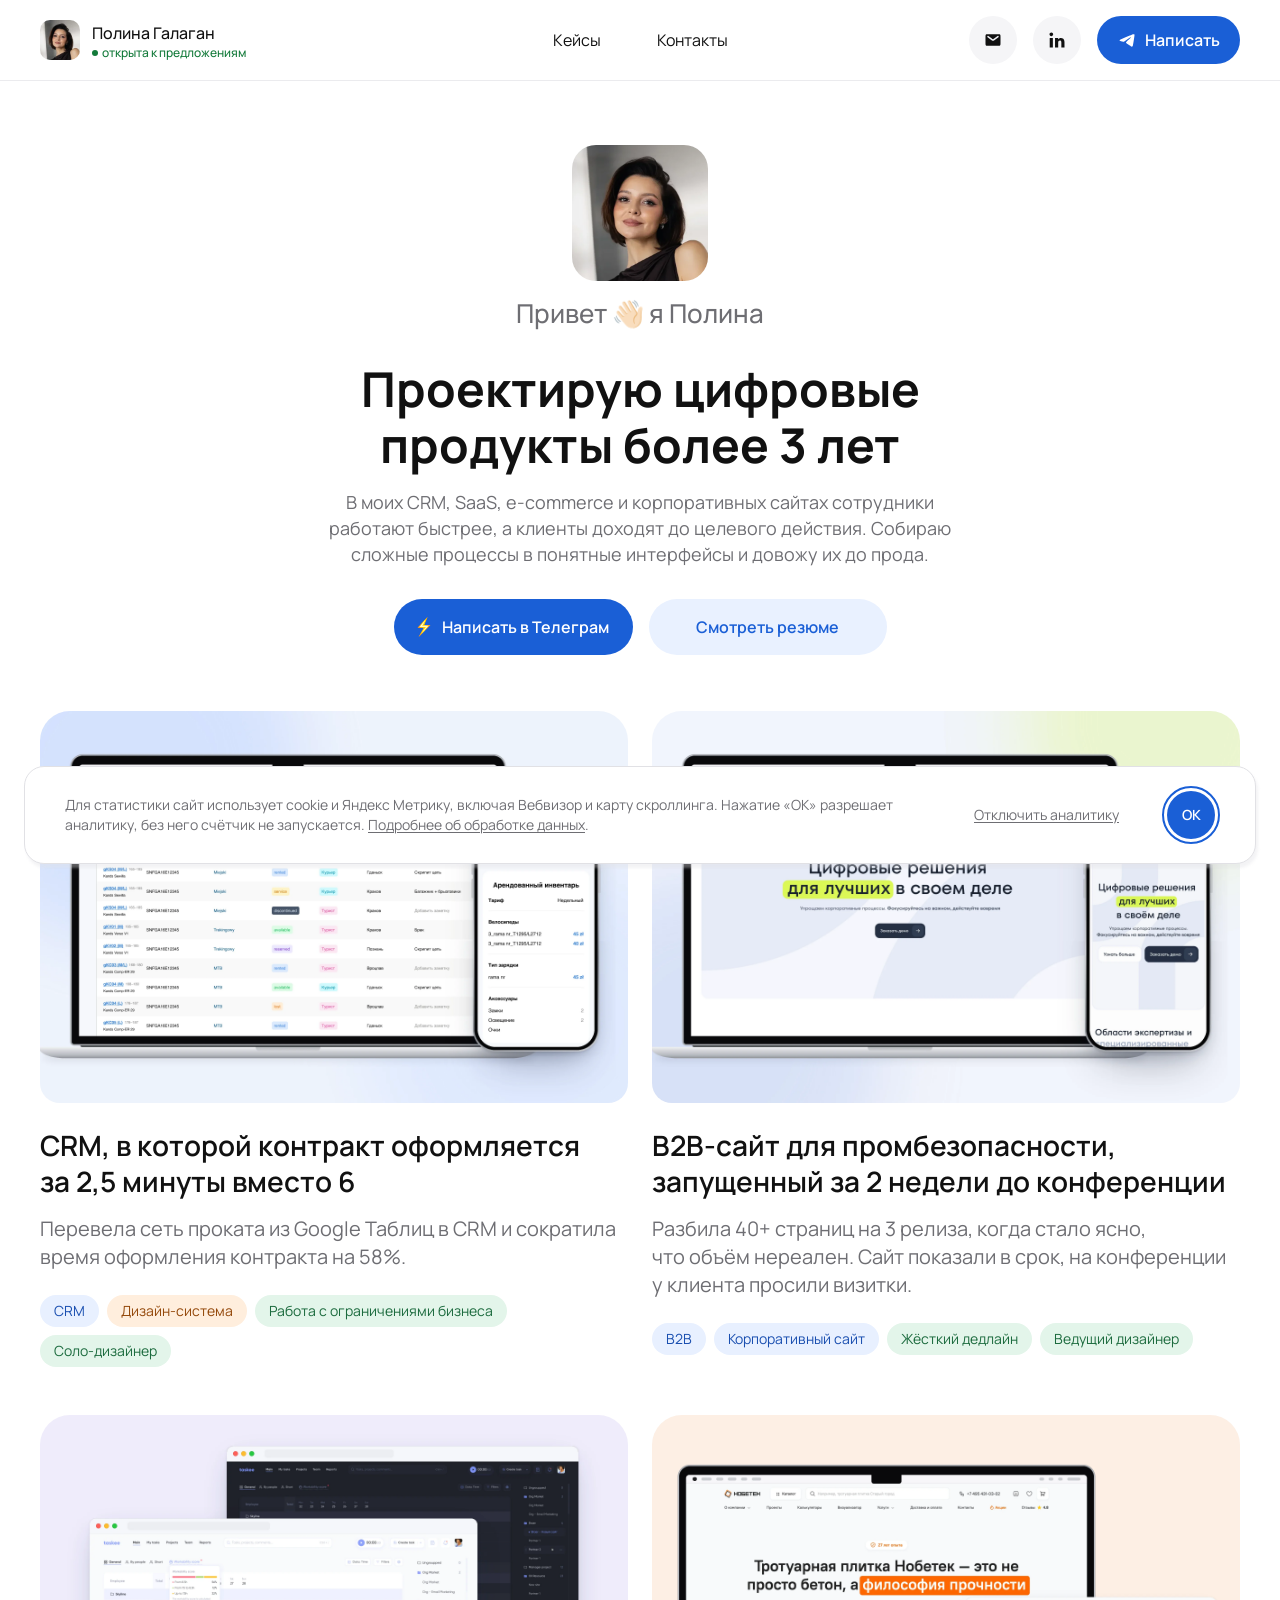
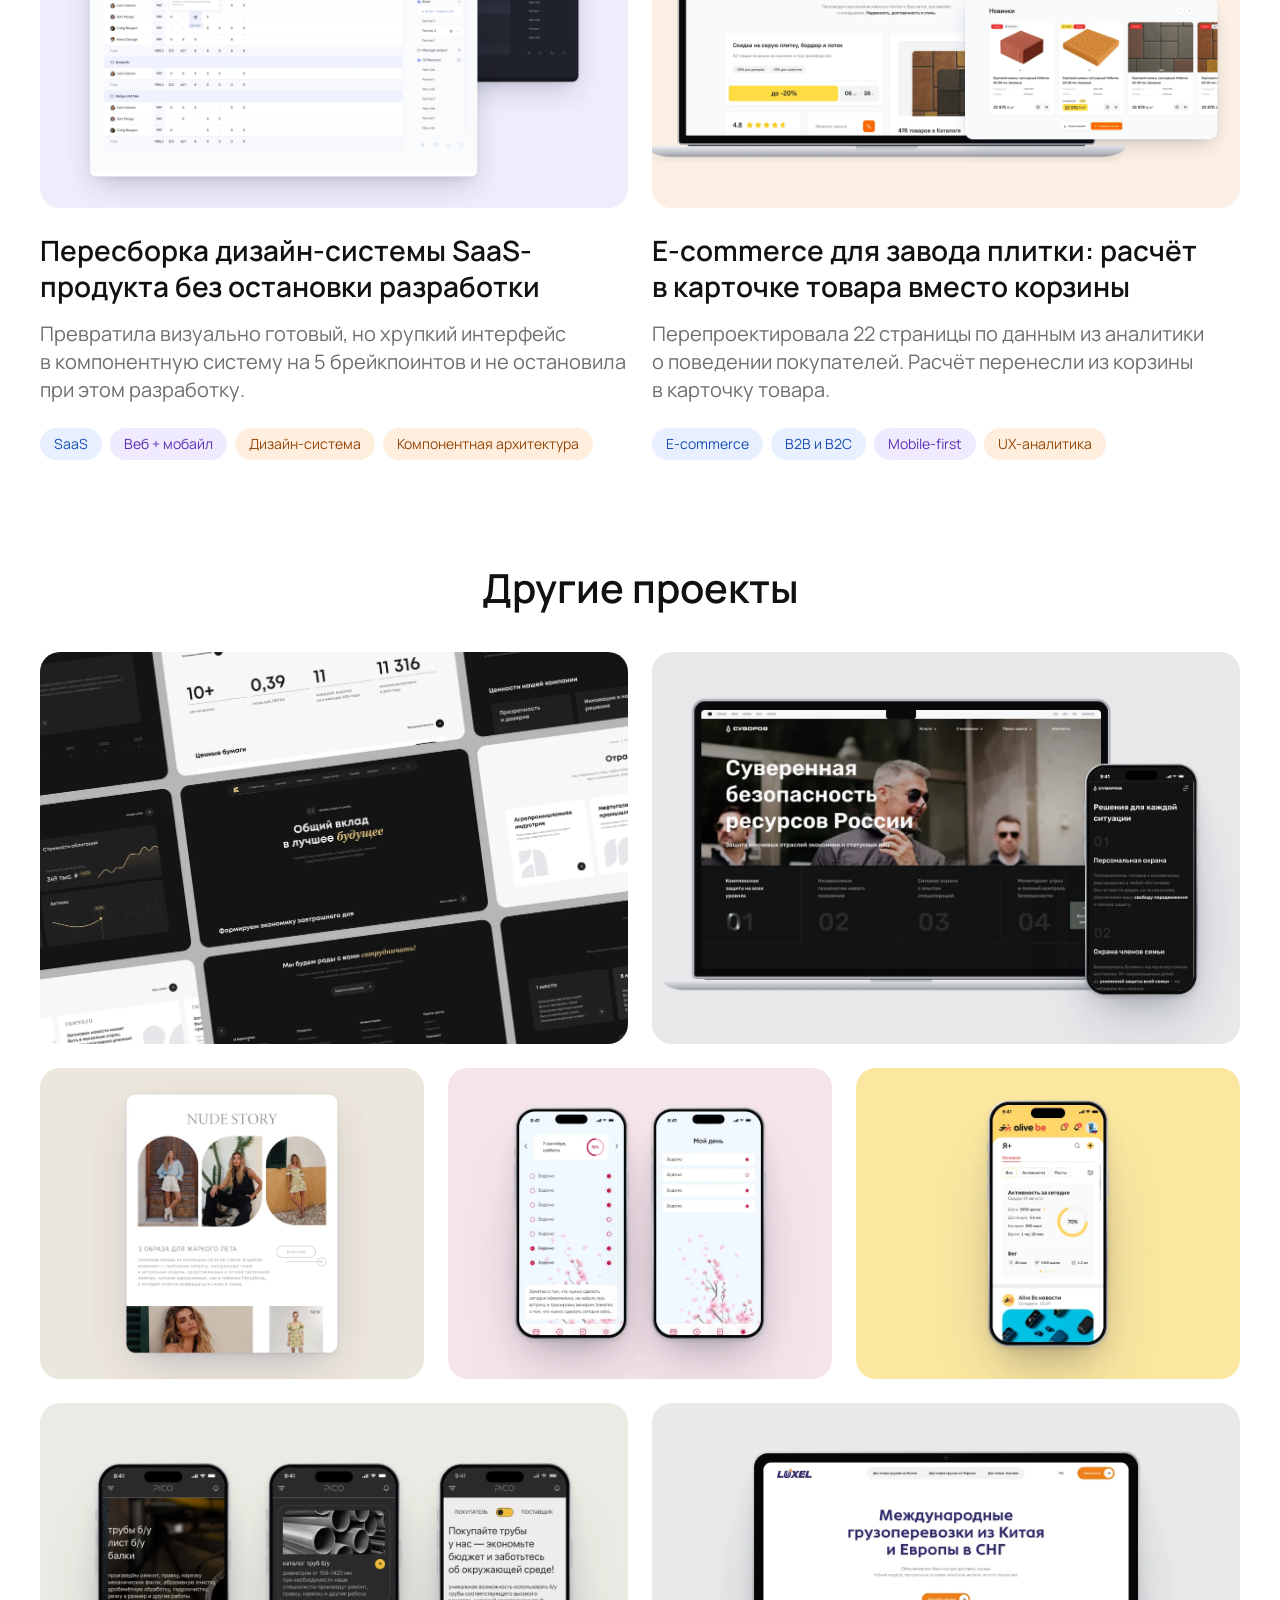
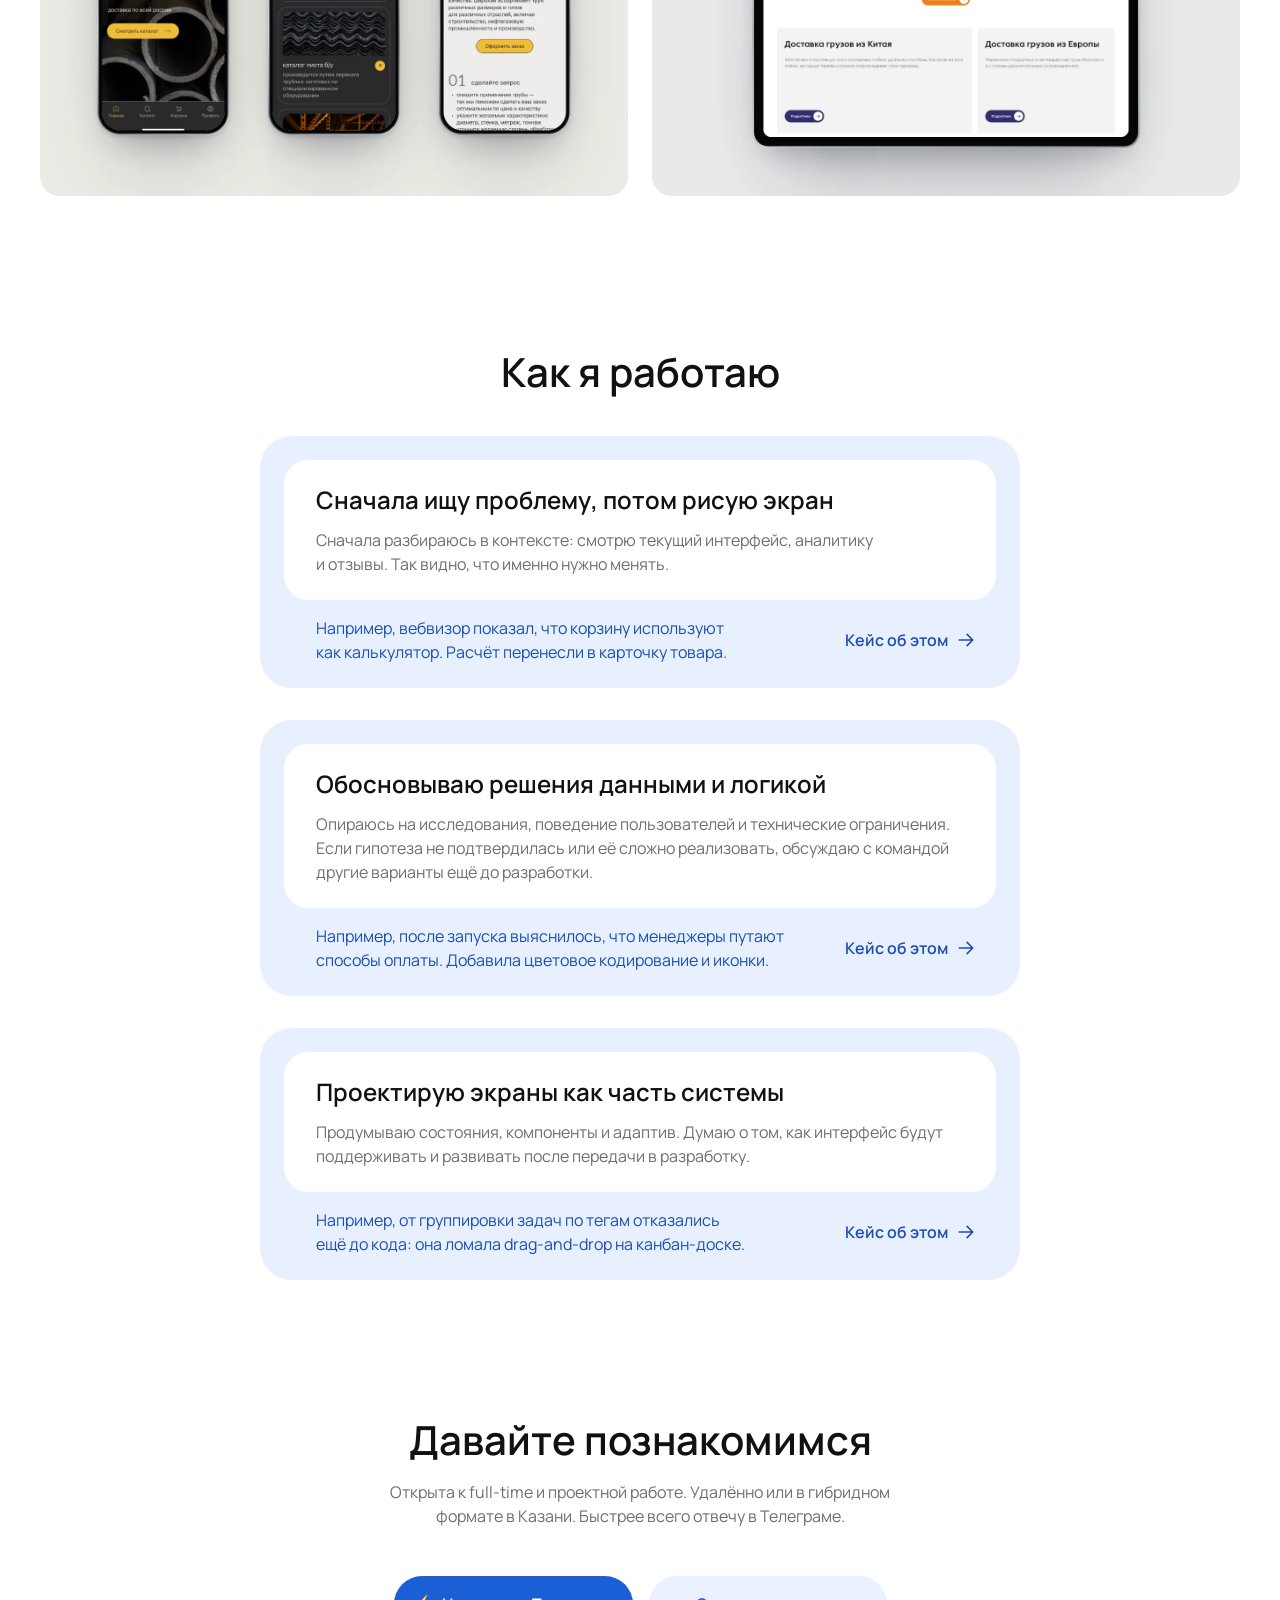
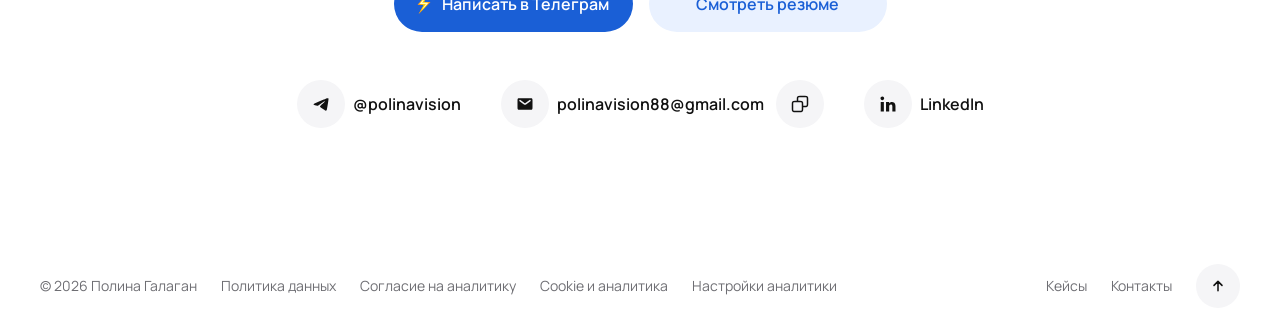
==== commit 8f153dfe: "Обновление сайта: меню и настройки аналитики" ====
--- a/index.html
+++ b/index.html
@@ -7,14 +7,14 @@
   <meta name="description" content="Продуктовый дизайнер: B2B CRM, SaaS, корпоративные сайты и e-commerce. Сложные процессы, дизайн-системы и решения, доведённые до продакшена.">
   <meta name="theme-color" content="#FFFFFF">
   <meta name="color-scheme" content="light">
-  <link rel="canonical" href="https://polinagala-cpu.github.io/">
+  <link rel="canonical" href="https://polinavision.site/">
   <meta property="og:type" content="website">
   <meta property="og:locale" content="ru_RU">
   <meta property="og:site_name" content="Полина Галаган, продуктовый дизайнер">
   <meta property="og:title" content="Полина Галаган · продуктовый UX/UI-дизайнер">
   <meta property="og:description" content="Продуктовый дизайнер: B2B CRM, SaaS, корпоративные сайты и e-commerce. Сложные процессы, дизайн-системы и решения, доведённые до продакшена.">
-  <meta property="og:url" content="https://polinagala-cpu.github.io/">
-  <meta property="og:image" content="https://polinagala-cpu.github.io/og-image.png?v=2">
+  <meta property="og:url" content="https://polinavision.site/">
+  <meta property="og:image" content="https://polinavision.site/og-image.png?v=2">
   <meta property="og:image:width" content="2400">
   <meta property="og:image:height" content="1260">
   <meta name="twitter:card" content="summary_large_image">
@@ -22,7 +22,7 @@
   <link rel="apple-touch-icon" href="apple-touch-icon.png">
   <link rel="preload" href="fonts/manrope-cyrillic-400-normal.woff2" as="font" type="font/woff2" crossorigin>
   <link rel="preload" href="fonts/manrope-cyrillic-600-normal.woff2" as="font" type="font/woff2" crossorigin>
-  <link rel="stylesheet" href="styles.css?v=3010daac">
+  <link rel="stylesheet" href="styles.css?v=54e909f2">
 </head>
 <body>
   <a class="skip-link" href="#main">Перейти к&nbsp;содержимому</a>
@@ -36,10 +36,10 @@
         <ul class="nav__links" id="nav-links" data-open="false">
           <li><a href="#work">Кейсы</a></li>
           <li><a href="#contact">Контакты</a></li>
-          <li class="nav__mobile-cta"><a href="https://t.me/polinavision" target="_blank" rel="noopener"><svg width="20" height="20" viewBox="0 0 20 20" fill="none" aria-hidden="true"><path d="M3.53158 9.54974C7.55658 7.78308 10.2399 6.62474 11.5899 6.05808C15.4233 4.44974 16.2233 4.17474 16.7399 4.16641C16.8566 4.16641 17.1066 4.19141 17.2733 4.32474C17.4149 4.44141 17.4483 4.59141 17.4733 4.69974C17.4899 4.80807 17.5149 5.05808 17.4983 5.24974C17.2899 7.44974 16.3899 12.7747 15.9316 15.2331C15.7399 16.2747 15.3566 16.6247 14.9899 16.6581C14.1899 16.7331 13.5816 16.1247 12.7982 15.6164C11.5816 14.8164 10.8983 14.3164 9.71493 13.5331C8.34826 12.6331 9.23158 12.1331 10.0149 11.3247C10.2149 11.1164 13.7566 7.88308 13.8233 7.58308C13.8316 7.54974 13.8399 7.40807 13.7566 7.3414C13.6733 7.2664 13.5566 7.2914 13.4733 7.3164C13.3483 7.3414 11.4066 8.63307 7.64825 11.1914C7.09825 11.5747 6.59826 11.7581 6.14826 11.7497C5.6566 11.7414 4.70658 11.4664 3.99825 11.2414C3.13158 10.9581 2.44827 10.8081 2.5066 10.3247C2.53993 10.0747 2.88158 9.81641 3.53158 9.55807V9.54974Z" fill="currentColor"/></svg>Написать в&nbsp;Телеграм<span class="visually-hidden"> (откроется в&nbsp;новой вкладке)</span></a></li>
-          <li class="nav__mobile-icons">
-            <a href="mailto:polinavision88@gmail.com" aria-label="Написать на почту polinavision88@gmail.com"><svg width="20" height="20" viewBox="0 0 20 20" fill="none" aria-hidden="true"><path d="M2.5 6.8335V13.1668C2.5 14.1003 2.5 14.5667 2.68166 14.9232C2.84144 15.2368 3.09623 15.4921 3.40983 15.6519C3.766 15.8333 4.23249 15.8333 5.16409 15.8333H14.8359C15.7675 15.8333 16.2333 15.8333 16.5895 15.6519C16.9031 15.4921 17.1587 15.2368 17.3185 14.9232C17.5 14.5671 17.5 14.1012 17.5 13.1696V6.83076C17.5 5.89916 17.5 5.43267 17.3185 5.0765C17.1587 4.76289 16.9031 4.50811 16.5895 4.34832C16.233 4.16667 15.7669 4.16667 14.8335 4.16667H5.16683C4.23341 4.16667 3.76635 4.16667 3.40983 4.34832C3.09623 4.50811 2.84144 4.76289 2.68166 5.0765C2.5 5.43302 2.5 5.90008 2.5 6.8335Z" fill="currentColor"/><path d="M5 6.66667L8.73837 9.39729L8.73973 9.39841C9.19184 9.72865 9.41803 9.89386 9.66577 9.95769C9.88475 10.0141 10.1149 10.0141 10.3339 9.95769C10.5819 9.89381 10.8087 9.72811 11.2616 9.3973L15 6.66667" stroke="#EDEEF3" stroke-width="1.5" stroke-linecap="round" stroke-linejoin="round"/></svg></a>
-            <a href="https://www.linkedin.com/in/polina-galagan/" target="_blank" rel="noopener" aria-label="LinkedIn (откроется в новой вкладке)"><svg width="20" height="20" viewBox="0 0 20 20" fill="none" aria-hidden="true"><path d="M5.86723 17.5006H2.7089V8.02557H5.86723V17.5006ZM6.1839 4.34224C6.1839 3.34224 5.39224 2.5339 4.39224 2.50057C3.37557 2.47557 2.52557 3.27557 2.50057 4.29223C2.47557 5.3089 3.27556 6.1589 4.29223 6.1839C5.32556 6.19223 6.16723 5.37558 6.1839 4.34224ZM17.4589 11.7756C17.4589 8.82557 15.5506 7.92557 13.9256 7.92557C12.7839 7.89223 11.7089 8.45057 11.0839 9.40057V8.0339H8.0339V17.5089H11.1922V12.5922V12.4339C11.1256 11.4256 11.8922 10.5506 12.9006 10.4839C13.7256 10.4839 14.3506 11.0172 14.3506 12.5172V17.5089H17.5089L17.4672 11.7839L17.4589 11.7756Z" fill="currentColor"/></svg></a>
+          <li class="nav__mobile-actions">
+            <a class="btn btn--primary nav__mobile-cta" href="https://t.me/polinavision" target="_blank" rel="noopener"><svg width="20" height="20" viewBox="0 0 20 20" fill="none" aria-hidden="true"><path d="M3.53158 9.54974C7.55658 7.78308 10.2399 6.62474 11.5899 6.05808C15.4233 4.44974 16.2233 4.17474 16.7399 4.16641C16.8566 4.16641 17.1066 4.19141 17.2733 4.32474C17.4149 4.44141 17.4483 4.59141 17.4733 4.69974C17.4899 4.80807 17.5149 5.05808 17.4983 5.24974C17.2899 7.44974 16.3899 12.7747 15.9316 15.2331C15.7399 16.2747 15.3566 16.6247 14.9899 16.6581C14.1899 16.7331 13.5816 16.1247 12.7982 15.6164C11.5816 14.8164 10.8983 14.3164 9.71493 13.5331C8.34826 12.6331 9.23158 12.1331 10.0149 11.3247C10.2149 11.1164 13.7566 7.88308 13.8233 7.58308C13.8316 7.54974 13.8399 7.40807 13.7566 7.3414C13.6733 7.2664 13.5566 7.2914 13.4733 7.3164C13.3483 7.3414 11.4066 8.63307 7.64825 11.1914C7.09825 11.5747 6.59826 11.7581 6.14826 11.7497C5.6566 11.7414 4.70658 11.4664 3.99825 11.2414C3.13158 10.9581 2.44827 10.8081 2.5066 10.3247C2.53993 10.0747 2.88158 9.81641 3.53158 9.55807V9.54974Z" fill="currentColor"/></svg>Написать<span class="visually-hidden"> (откроется в&nbsp;новой вкладке)</span></a>
+            <a class="icon-btn nav__mobile-icon" href="mailto:polinavision88@gmail.com" aria-label="Написать на почту polinavision88@gmail.com"><svg width="20" height="20" viewBox="0 0 20 20" fill="none" aria-hidden="true"><path d="M2.5 6.8335V13.1668C2.5 14.1003 2.5 14.5667 2.68166 14.9232C2.84144 15.2368 3.09623 15.4921 3.40983 15.6519C3.766 15.8333 4.23249 15.8333 5.16409 15.8333H14.8359C15.7675 15.8333 16.2333 15.8333 16.5895 15.6519C16.9031 15.4921 17.1587 15.2368 17.3185 14.9232C17.5 14.5671 17.5 14.1012 17.5 13.1696V6.83076C17.5 5.89916 17.5 5.43267 17.3185 5.0765C17.1587 4.76289 16.9031 4.50811 16.5895 4.34832C16.233 4.16667 15.7669 4.16667 14.8335 4.16667H5.16683C4.23341 4.16667 3.76635 4.16667 3.40983 4.34832C3.09623 4.50811 2.84144 4.76289 2.68166 5.0765C2.5 5.43302 2.5 5.90008 2.5 6.8335Z" fill="currentColor"/><path d="M5 6.66667L8.73837 9.39729L8.73973 9.39841C9.19184 9.72865 9.41803 9.89386 9.66577 9.95769C9.88475 10.0141 10.1149 10.0141 10.3339 9.95769C10.5819 9.89381 10.8087 9.72811 11.2616 9.3973L15 6.66667" stroke="#EDEEF3" stroke-width="1.5" stroke-linecap="round" stroke-linejoin="round"/></svg></a>
+            <a class="icon-btn nav__mobile-icon" href="https://www.linkedin.com/in/polina-galagan/" target="_blank" rel="noopener" aria-label="LinkedIn (откроется в новой вкладке)"><svg width="20" height="20" viewBox="0 0 20 20" fill="none" aria-hidden="true"><path d="M5.86723 17.5006H2.7089V8.02557H5.86723V17.5006ZM6.1839 4.34224C6.1839 3.34224 5.39224 2.5339 4.39224 2.50057C3.37557 2.47557 2.52557 3.27557 2.50057 4.29223C2.47557 5.3089 3.27556 6.1589 4.29223 6.1839C5.32556 6.19223 6.16723 5.37558 6.1839 4.34224ZM17.4589 11.7756C17.4589 8.82557 15.5506 7.92557 13.9256 7.92557C12.7839 7.89223 11.7089 8.45057 11.0839 9.40057V8.0339H8.0339V17.5089H11.1922V12.5922V12.4339C11.1256 11.4256 11.8922 10.5506 12.9006 10.4839C13.7256 10.4839 14.3506 11.0172 14.3506 12.5172V17.5089H17.5089L17.4672 11.7839L17.4589 11.7756Z" fill="currentColor"/></svg></a>
           </li>
         </ul>
         <div class="nav__actions">
@@ -66,7 +66,7 @@
       </div>
       <div class="btn-row">
             <a class="btn btn--primary btn--tg" href="https://t.me/polinavision" target="_blank" rel="noopener"><img class="btn__icon" src="assets/icons/bolt.svg?v=31c420b9" alt="" width="20" height="20">Написать в&nbsp;Телеграм<span class="visually-hidden"> (откроется в&nbsp;новой вкладке)</span></a>
-            <a class="btn btn--cv" href="assets/cv-polina-galagan.pdf?v=b4b32f66" target="_blank" rel="noopener">Смотреть резюме<span class="visually-hidden"> (откроется в&nbsp;новой вкладке)</span></a>
+            <a class="btn btn--cv" href="assets/cv-polina-galagan.pdf?v=521fb1be" target="_blank" rel="noopener">Смотреть резюме<span class="visually-hidden"> (откроется в&nbsp;новой вкладке)</span></a>
           </div>
     </section>
     <section class="work" id="work" aria-labelledby="work-title">
@@ -169,7 +169,7 @@
         </div>
         <div class="btn-row">
             <a class="btn btn--primary btn--tg" href="https://t.me/polinavision" target="_blank" rel="noopener"><img class="btn__icon" src="assets/icons/bolt.svg?v=31c420b9" alt="" width="20" height="20">Написать в&nbsp;Телеграм<span class="visually-hidden"> (откроется в&nbsp;новой вкладке)</span></a>
-            <a class="btn btn--cv" href="assets/cv-polina-galagan.pdf?v=b4b32f66" target="_blank" rel="noopener">Смотреть резюме<span class="visually-hidden"> (откроется в&nbsp;новой вкладке)</span></a>
+            <a class="btn btn--cv" href="assets/cv-polina-galagan.pdf?v=521fb1be" target="_blank" rel="noopener">Смотреть резюме<span class="visually-hidden"> (откроется в&nbsp;новой вкладке)</span></a>
           </div>
         <ul class="contact__links">
           <li><a class="contact__link" href="https://t.me/polinavision" target="_blank" rel="noopener"><span class="icon-btn"><svg width="20" height="20" viewBox="0 0 20 20" fill="none" aria-hidden="true"><path d="M3.53158 9.54974C7.55658 7.78308 10.2399 6.62474 11.5899 6.05808C15.4233 4.44974 16.2233 4.17474 16.7399 4.16641C16.8566 4.16641 17.1066 4.19141 17.2733 4.32474C17.4149 4.44141 17.4483 4.59141 17.4733 4.69974C17.4899 4.80807 17.5149 5.05808 17.4983 5.24974C17.2899 7.44974 16.3899 12.7747 15.9316 15.2331C15.7399 16.2747 15.3566 16.6247 14.9899 16.6581C14.1899 16.7331 13.5816 16.1247 12.7982 15.6164C11.5816 14.8164 10.8983 14.3164 9.71493 13.5331C8.34826 12.6331 9.23158 12.1331 10.0149 11.3247C10.2149 11.1164 13.7566 7.88308 13.8233 7.58308C13.8316 7.54974 13.8399 7.40807 13.7566 7.3414C13.6733 7.2664 13.5566 7.2914 13.4733 7.3164C13.3483 7.3414 11.4066 8.63307 7.64825 11.1914C7.09825 11.5747 6.59826 11.7581 6.14826 11.7497C5.6566 11.7414 4.70658 11.4664 3.99825 11.2414C3.13158 10.9581 2.44827 10.8081 2.5066 10.3247C2.53993 10.0747 2.88158 9.81641 3.53158 9.55807V9.54974Z" fill="currentColor"/></svg></span>@polinavision<span class="visually-hidden"> (откроется в&nbsp;новой вкладке)</span></a></li>
@@ -185,14 +185,34 @@
   </main>
   <footer class="site-footer">
     <div class="site-footer__inner">
-      <p>© <span id="year">2026</span> Полина Галаган</p>
-      <ul class="site-footer__links">
+      <div class="site-footer__left">
+        <p>© <span id="year">2026</span> Полина Галаган</p>
+        <ul class="site-footer__legal">
+        <li><a href="personal-data.html">Политика данных</a></li>
+        <li><a href="analytics-consent.html">Согласие на&nbsp;аналитику</a></li>
+        <li><a href="cookies.html">Cookie и&nbsp;аналитика</a></li>
+        <li><button type="button" class="site-footer__settings" id="analytics-settings" aria-haspopup="dialog">Настройки аналитики</button></li>
+        </ul>
+      </div>
+      <ul class="site-footer__links" aria-label="Навигация в подвале">
         <li><a href="index.html#work">Кейсы</a></li>
         <li><a href="#contact">Контакты</a></li>
-        <li><a class="site-footer__top" href="#main">Наверх<span class="icon-btn"><svg width="17" height="17" viewBox="0 0 16.667 16.667" fill="none" aria-hidden="true"><path d="M8.33333 13.1947V3.47249M12.5 7.63916L8.33333 3.47249L4.16667 7.63916" stroke="currentColor" stroke-width="1.6" stroke-linecap="round" stroke-linejoin="round"/></svg></span></a></li>
+        <li><a class="site-footer__top" href="#main" aria-label="К началу страницы"><span class="icon-btn"><svg width="17" height="17" viewBox="0 0 16.667 16.667" fill="none" aria-hidden="true"><path d="M8.33333 13.1947V3.47249M12.5 7.63916L8.33333 3.47249L4.16667 7.63916" stroke="currentColor" stroke-width="1.6" stroke-linecap="round" stroke-linejoin="round"/></svg></span></a></li>
       </ul>
     </div>
   </footer>
-  <script src="script.js?v=1d957967" defer></script>
+  <section class="analytics-consent" id="analytics-consent" role="dialog" aria-modal="true" aria-labelledby="analytics-title" aria-describedby="analytics-description" hidden>
+    <div class="analytics-consent__inner">
+      <h2 class="visually-hidden" id="analytics-title">Настройки аналитики</h2>
+      <div class="analytics-consent__copy">
+        <p id="analytics-description">Для&nbsp;статистики сайт использует cookie и&nbsp;Яндекс Метрику, включая Вебвизор и&nbsp;карту скроллинга. Нажатие «ОК» разрешает аналитику, без&nbsp;него счётчик не&nbsp;запускается. <a href="personal-data.html">Подробнее об&nbsp;обработке данных</a>.</p>
+        <a href="#" class="analytics-consent__reject" data-analytics-choice="reject">Отключить аналитику</a>
+      </div>
+      <button type="button" class="analytics-consent__ok" data-analytics-choice="accept">ОК</button>
+      <p class="analytics-consent__status" id="analytics-status" role="status" aria-live="polite"></p>
+    </div>
+  </section>
+  <script src="script.js?v=8c6759fa" defer></script>
+  <script src="analytics.js" defer></script>
 </body>
 </html>
--- a/styles.css
+++ b/styles.css
@@ -348,76 +348,127 @@
 .nav-toggle .icon-close { display: none; }
 .nav-toggle[aria-expanded="true"] .icon-open { display: none; }
 .nav-toggle[aria-expanded="true"] .icon-close { display: block; }
-.nav__mobile-cta, .nav__mobile-icons { display: none; }
+.nav__mobile-actions { display: none; }
 
 @media (max-width: 1023px) {
-  .site-header__inner { display: flex; justify-content: space-between; padding: 10px var(--page-pad); }
+  :root { --header-h: 82px; }
+  .site-header__inner { display: flex; justify-content: space-between; min-height: 79px; padding: 16px 40px 17px; }
   .nav { display: block; }
   .nav-toggle { display: inline-flex; }
+  .logo, .nav-toggle { position: relative; z-index: 2; }
+  .nav-toggle { width: 48px; height: 48px; margin-right: 0; }
+  .nav-toggle svg { width: 20px; height: 20px; }
+  .logo__status { line-height: 20px; }
   .nav__actions { display: none; }
   .nav__links {
-    position: absolute;
-    top: 100%;
-    left: 0; right: 0;
+    position: fixed;
+    inset: var(--header-h) 0 0;
+    z-index: 1;
+    display: none;
     flex-direction: column;
-    align-items: stretch;
-    gap: 0;
-    padding: var(--space-2) var(--page-pad) var(--space-6);
+    align-items: flex-start;
+    gap: 16px;
+    padding: 16px 40px calc(48px + env(safe-area-inset-bottom));
     background: var(--color-bg);
-    border-bottom: 1px solid #EBEBEE;
-    box-shadow: 0 12px 24px rgba(17, 17, 17, .06);
-    display: none;
+    overflow-y: auto;
+    overscroll-behavior: contain;
   }
   .nav__links[data-open="true"] { display: flex; }
   .nav__links a {
-    min-height: 52px;
-    padding: 0;
-    font-size: 18px;
+    width: auto;
+    min-height: 40px;
+    padding: 12px 0;
+    justify-content: flex-start;
+    text-align: left;
+    font-size: 16px;
+    line-height: 24px;
     background: transparent;
-    border-bottom: 1px solid #EBEBEE;
-    border-radius: 0;
+    border: 0;
+    border-radius: var(--radius-pill);
   }
+  .nav__links > li:not(.nav__mobile-actions) { align-self: flex-start; width: max-content; max-width: 100%; margin: 0; }
+  .nav__links > li:not(.nav__mobile-actions) > a { width: auto; }
   .nav__links a[aria-current] { font-weight: 600; }
-  .nav__links .nav__mobile-cta { display: block; padding-top: var(--space-4); }
-  .nav__links .nav__mobile-cta a { width: 100%; justify-content: center; gap: 8px; border: 0; border-radius: var(--radius-pill); font-size: 16px; font-weight: 600; min-height: 56px; padding: 0 24px; background: var(--color-accent); color: #fff; }
-  .nav__links .nav__mobile-cta svg { width: 20px; height: 20px; }
-  .nav__links .nav__mobile-icons { display: flex; gap: 16px; padding-top: var(--space-3); }
-  .nav__links .nav__mobile-icons a { width: 48px; min-height: 48px; padding: 0; justify-content: center; border: 0; border-radius: 64px; background: var(--color-surface-muted); }
+  .nav__links .nav__mobile-actions { display: flex; align-self: flex-start; align-items: center; gap: 16px; width: max-content; max-width: 100%; margin: auto 0 0; padding: 0; }
+  .nav__links .nav__mobile-actions > a { width: auto; min-height: 48px; padding: 14px; justify-content: center; border: 0; border-radius: 64px; background: #F7F8FC; }
+  .nav__links .nav__mobile-actions > .nav__mobile-cta { display: inline-flex; gap: 8px; padding: 12px 20px; border-radius: var(--radius-pill); background: var(--color-accent); color: #fff; font-size: 16px; font-weight: 600; line-height: 24px; }
+  .nav__links .nav__mobile-actions > .nav__mobile-icon { display: inline-grid; flex: 0 0 48px; width: 48px; height: 48px; padding: 14px; }
+  .nav__links .nav__mobile-actions svg { width: 20px; height: 20px; }
+  .site-header .nav .nav__links { align-items: flex-start; justify-self: stretch; width: auto; margin: 0; }
+  .site-header .nav .nav__links > li:not(.nav__mobile-actions) { align-self: flex-start; width: fit-content; margin: 0; text-align: left; }
+  .site-header .nav .nav__links > li:not(.nav__mobile-actions) > a {
+    display: inline-flex;
+    width: fit-content;
+    min-width: 0;
+    margin: 0;
+    padding: 12px 20px;
+    justify-content: flex-start;
+    text-align: left;
+  }
+  .site-header .nav .nav__links > .nav__mobile-actions { align-self: flex-start; margin-left: 0; }
+  body.menu-open { overflow: hidden; }
+  body.menu-open::before { content: ""; position: fixed; z-index: 49; inset: 0; background: var(--color-bg); }
+  body.menu-open .site-header { background: #fff; border-bottom-color: #E6E8F0; -webkit-backdrop-filter: none; backdrop-filter: none; }
+}
+@media (max-width: 639px) {
+  .site-header__inner { padding-inline: 24px; }
+  .nav__links { padding-inline: 24px; padding-bottom: calc(32px + env(safe-area-inset-bottom)); }
 }
 
 /* ---------- Footer ---------- */
-.site-footer { padding: 0 40px 24px; }
+.site-footer { margin-top: 56px; padding: 0 40px 24px; }
 .site-footer__inner {
-  display: flex;
-  flex-wrap: wrap;
+  display: grid;
+  grid-template-columns: minmax(0, 1fr) auto;
   align-items: center;
   justify-content: space-between;
-  gap: 0 var(--space-8);
+  gap: 24px;
   max-width: none;
   padding: 0;
 }
-.site-footer p { font-size: 16px; line-height: 24px; color: var(--color-text-tertiary); }
-.site-footer__links { display: flex; flex-wrap: wrap; align-items: center; gap: 16px; list-style: none; }
+.site-footer__left, .site-footer__legal, .site-footer__links { display: flex; flex-wrap: wrap; align-items: center; }
+.site-footer__left { gap: 24px; min-width: 0; }
+.site-footer__legal, .site-footer__links { gap: 24px; list-style: none; }
+.site-footer p { margin: 0; white-space: nowrap; font-size: 14px; line-height: 20px; color: var(--color-text-tertiary); }
 .site-footer a {
   display: inline-flex;
   align-items: center;
-  gap: 8px;
-  padding: 12px 20px;
-  font-size: 16px;
-  line-height: 24px;
+  gap: 0;
+  padding: 12px 0;
+  white-space: nowrap;
+  font-size: 14px;
+  line-height: 20px;
   color: var(--color-text-tertiary);
   text-decoration: none;
-  border-radius: var(--radius-pill);
-}
+  border-radius: 0;
+}
+.site-footer__settings { border: 0; padding: 12px 0; background: transparent; color: var(--color-text-tertiary); white-space: nowrap; font: inherit; font-size: 14px; line-height: 20px; cursor: pointer; }
 /* «Наверх» с круглой кнопкой, как в макете кейса */
-.site-footer a.site-footer__top { padding: 0; min-height: 44px; }
-.site-footer a.site-footer__top:hover { background: none; }
-.site-footer__top .icon-btn { background: #F7F8FC; color: var(--color-text-primary); }
-.site-footer__top .icon-btn svg { width: 17px; height: 17px; }
-.site-footer a:hover { color: var(--color-text-primary); background: var(--color-surface-muted); }
+.site-footer a.site-footer__top { display: grid; place-items: center; width: 44px; height: 44px; padding: 14px; border-radius: 50%; background: #F5F5F7; }
+.site-footer a.site-footer__top:hover { background: #F5F5F7; }
+.site-footer__top .icon-btn { width: 16px; height: 16px; background: transparent; color: var(--color-text-primary); }
+.site-footer__top .icon-btn svg { width: 16px; height: 16px; }
+.site-footer a:hover, .site-footer__settings:hover { color: var(--color-text-primary); }
 .site-footer a svg { width: 20px; height: 20px; }
-@media (max-width: 1023px) { .site-footer { padding-inline: var(--page-pad); } }
-@media (max-width: 639px) { .site-footer__links { gap: 0; margin-left: -20px; } }
+.analytics-consent[hidden] { display: none; }
+.analytics-consent { position: fixed; z-index: 2000; inset: 0; display: grid; align-items: end; justify-items: center; padding: max(16px, env(safe-area-inset-top)) 24px calc(36px + env(safe-area-inset-bottom)); background: transparent; }
+.analytics-consent__inner { display: flex; align-items: center; gap: 48px; width: min(1372px, 100%); max-height: calc(100vh - 76px - env(safe-area-inset-top) - env(safe-area-inset-bottom)); max-height: calc(100dvh - 76px - env(safe-area-inset-top) - env(safe-area-inset-bottom)); overflow-y: auto; overscroll-behavior: contain; padding: 24px 40px; border: 1px solid #E1E1E5; border-radius: 20px; background: var(--color-bg); box-shadow: 2px 4px 3px rgb(225 225 229 / 39%); }
+.analytics-consent__copy { display: flex; flex: 1 1 auto; align-items: center; gap: 32px; min-width: 0; color: var(--color-text-tertiary); }
+.analytics-consent p { flex: 1 1 auto; min-width: 0; margin: 0; color: inherit; font-size: 14px; line-height: 20px; }
+.analytics-consent__copy p a { color: inherit; text-decoration: underline; text-underline-offset: 2px; }
+.analytics-consent__reject { flex: 0 0 auto; color: var(--color-text-tertiary); font-size: 14px; line-height: 20px; text-decoration: underline; text-underline-offset: 2px; white-space: nowrap; }
+.analytics-consent__ok { display: grid; flex: 0 0 48px; place-items: center; width: 48px; height: 48px; padding: 0; border: 0; border-radius: 50%; background: var(--color-accent); color: #FFFFFF; font: inherit; font-size: 14px; font-weight: 600; cursor: pointer; }
+.analytics-consent__ok:hover { background: var(--color-accent-hover); }
+.analytics-consent .analytics-consent__status { position: absolute; width: 1px; height: 1px; overflow: hidden; clip: rect(0, 0, 0, 0); }
+@media (max-width: 1100px) { .site-footer__inner { grid-template-columns: 1fr; gap: 20px; } }
+@media (max-width: 1023px) { .site-footer { margin-top: 48px; padding: 0 var(--page-pad) 40px; } .site-footer__left { gap: 16px 24px; } }
+@media (max-width: 760px) {
+  .analytics-consent { padding: max(16px, env(safe-area-inset-top)) 16px calc(32px + env(safe-area-inset-bottom)); }
+  .analytics-consent__inner { flex-wrap: wrap; gap: 16px; max-height: calc(100vh - 48px - env(safe-area-inset-top) - env(safe-area-inset-bottom)); max-height: calc(100dvh - 48px - env(safe-area-inset-top) - env(safe-area-inset-bottom)); padding: 20px; }
+  .analytics-consent__copy { flex: 1 1 100%; align-items: flex-start; flex-direction: column; gap: 12px; }
+  .analytics-consent__ok { margin-left: auto; }
+}
+@media (max-width: 639px) { .site-footer { margin-top: 40px; padding: 0 16px 32px; } .site-footer__left, .site-footer__legal, .site-footer__links { gap: 12px 18px; } .site-footer p, .site-footer a, .site-footer__settings { font-size: 15px; line-height: 22px; } .site-footer a.site-footer__top { width: 44px; height: 44px; } .analytics-consent__inner { padding: 16px; } }
 
 /* ---------- Заголовок секции ---------- */
 .section-head {
@@ -547,7 +598,7 @@
 }
 
 /* Контакты */
-.contact-section { padding: 96px var(--page-pad); }
+.contact-section { padding: 80px var(--page-pad); }
 .contact { position: relative; display: grid; justify-items: center; gap: 48px; max-width: 760px; margin-inline: auto; text-align: center; }
 .contact__head { display: grid; justify-items: center; gap: 16px; padding-inline: 40px; }
 .contact__title { font-size: 40px; line-height: 48px; font-weight: 600; }
@@ -777,6 +828,13 @@
 .case-nav__dir svg { width: 20px; height: 20px; }
 .case-nav__title { font-size: 18px; line-height: 26px; font-weight: 600; color: var(--color-text-primary); }
 .case-nav > .btn { width: auto; }
+.legal-page { --col: 760px; }
+.legal-page .case-hero { padding-top: 8px; }
+.legal-page__opening { max-width: var(--col); }
+.legal-page .case-hero__lead { font-size: 16px; line-height: 24px; font-weight: 400; color: var(--color-text-secondary); }
+.legal-page .case-section { padding-top: 12px; }
+.legal-page .case-section__body { gap: 20px; }
+.legal-page .prose ul { margin: 0; }
 
 @media (max-width: 1023px) {
   .case-page { --case-pad: var(--page-pad); }
